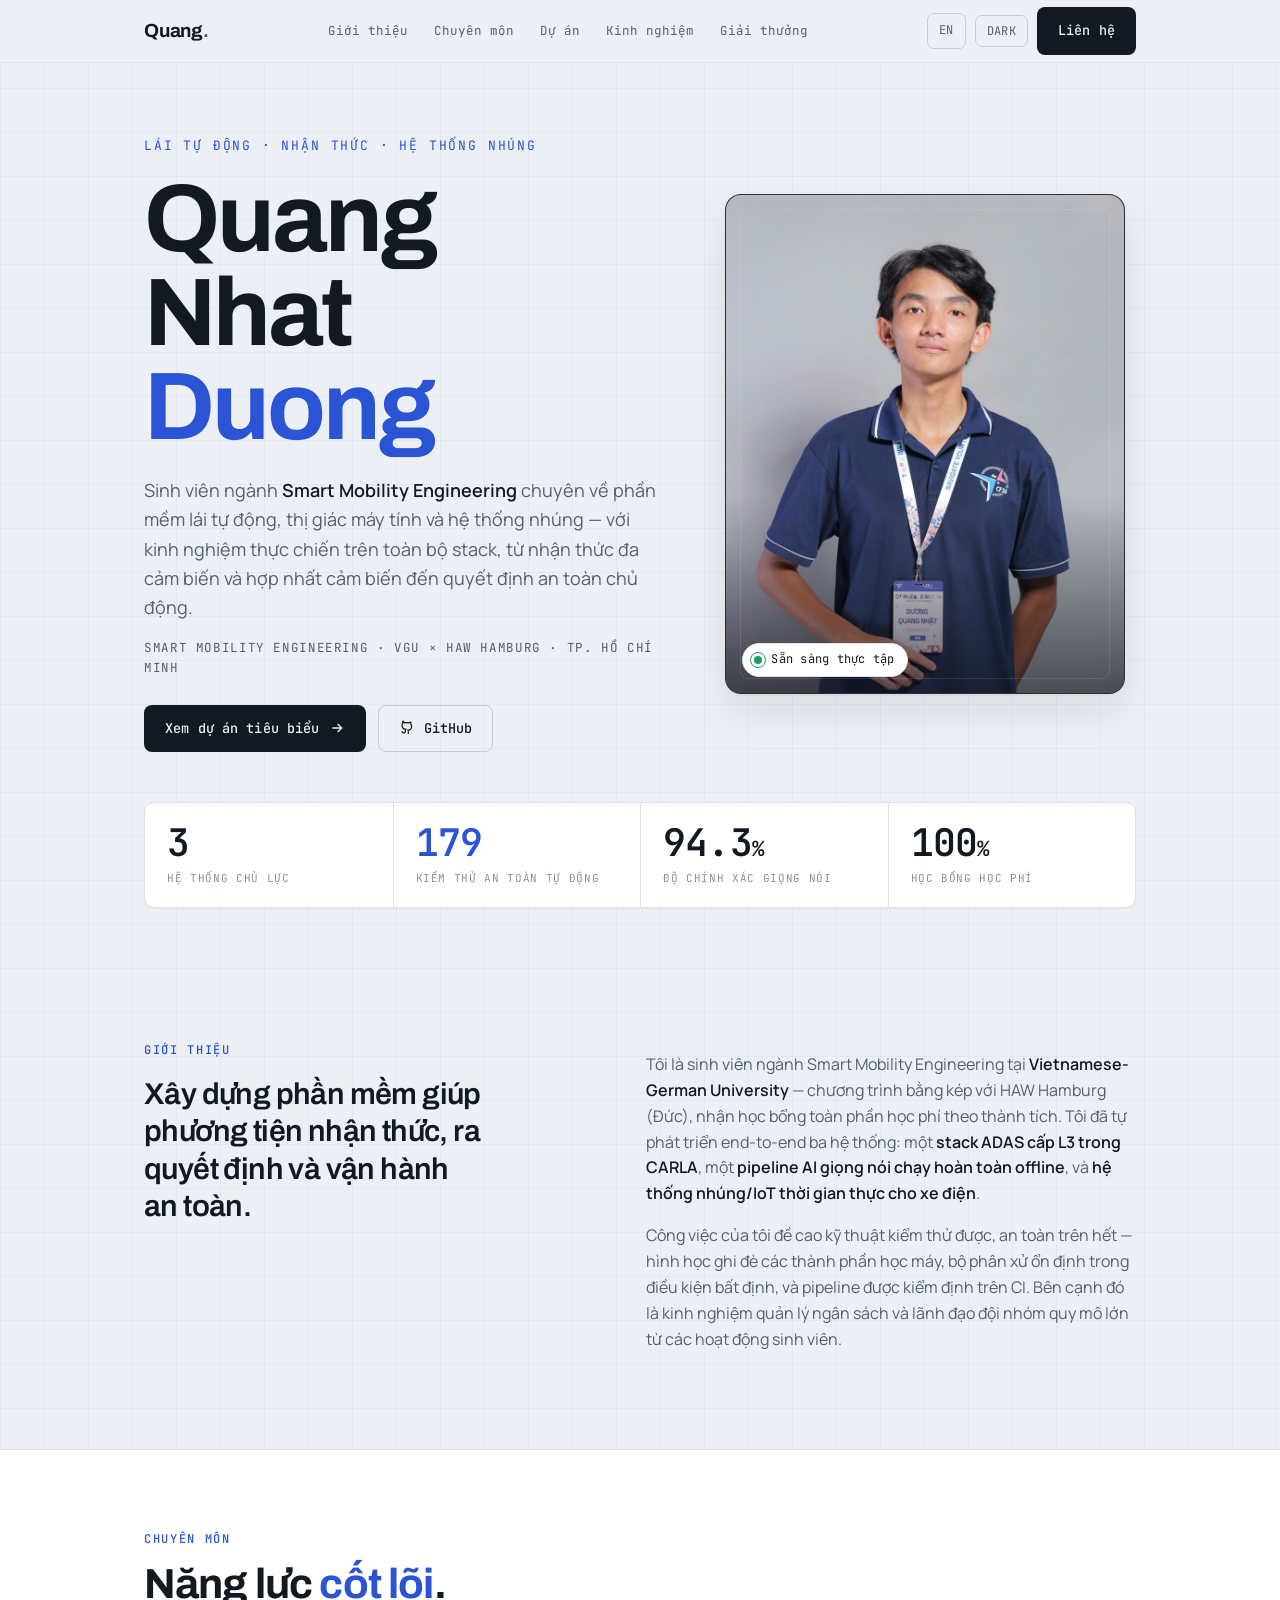
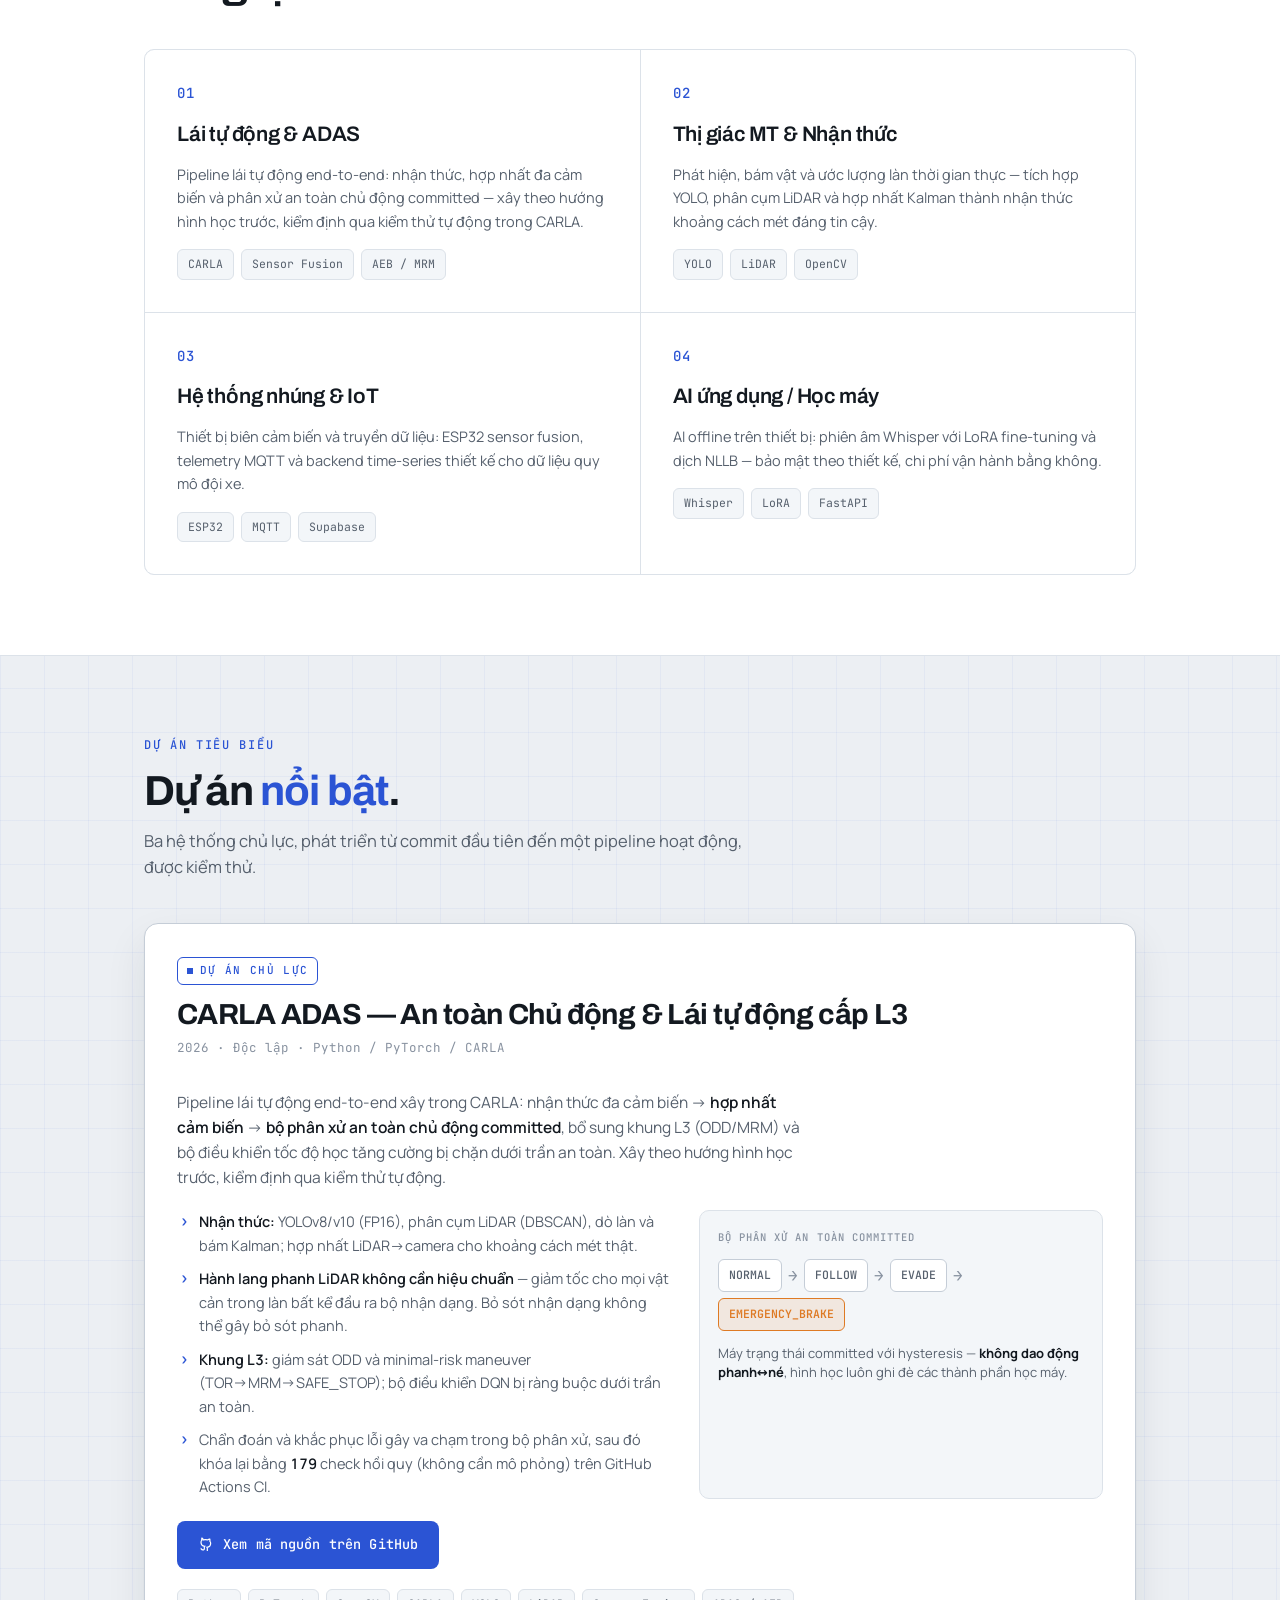
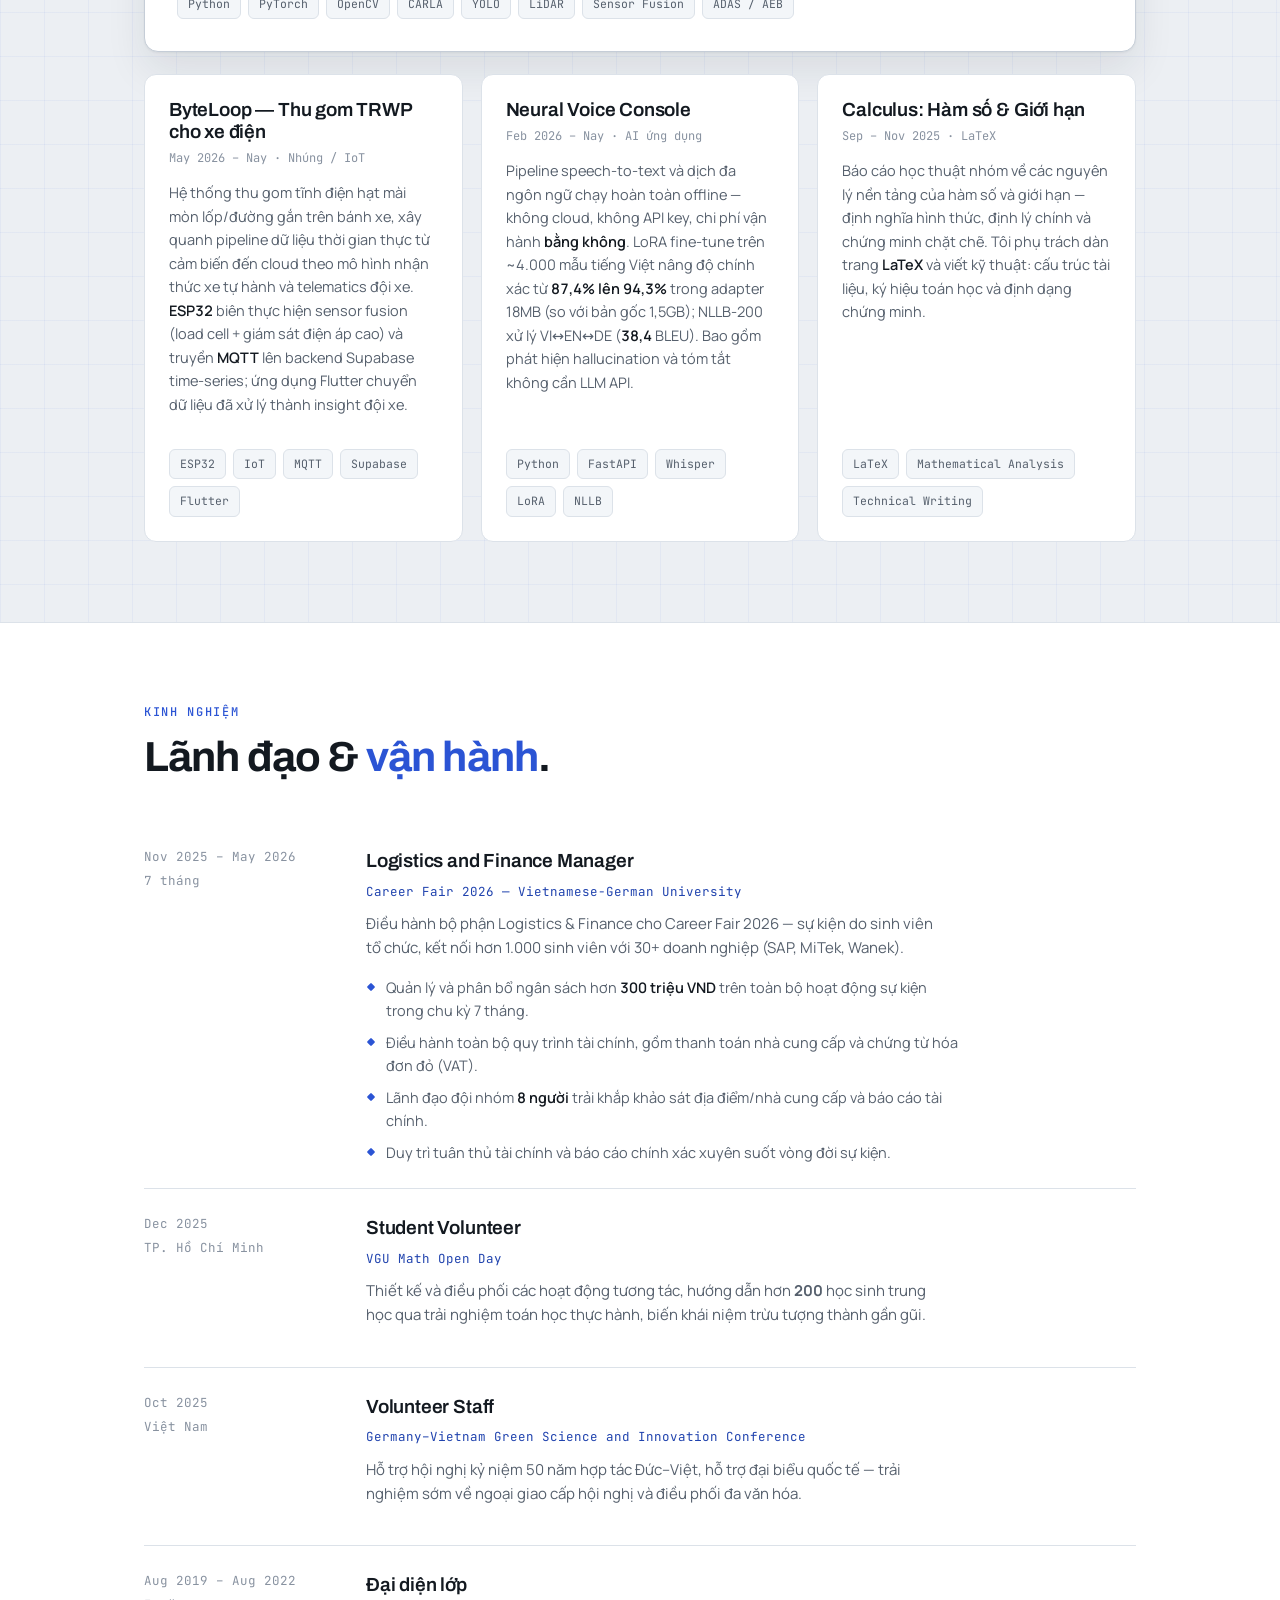
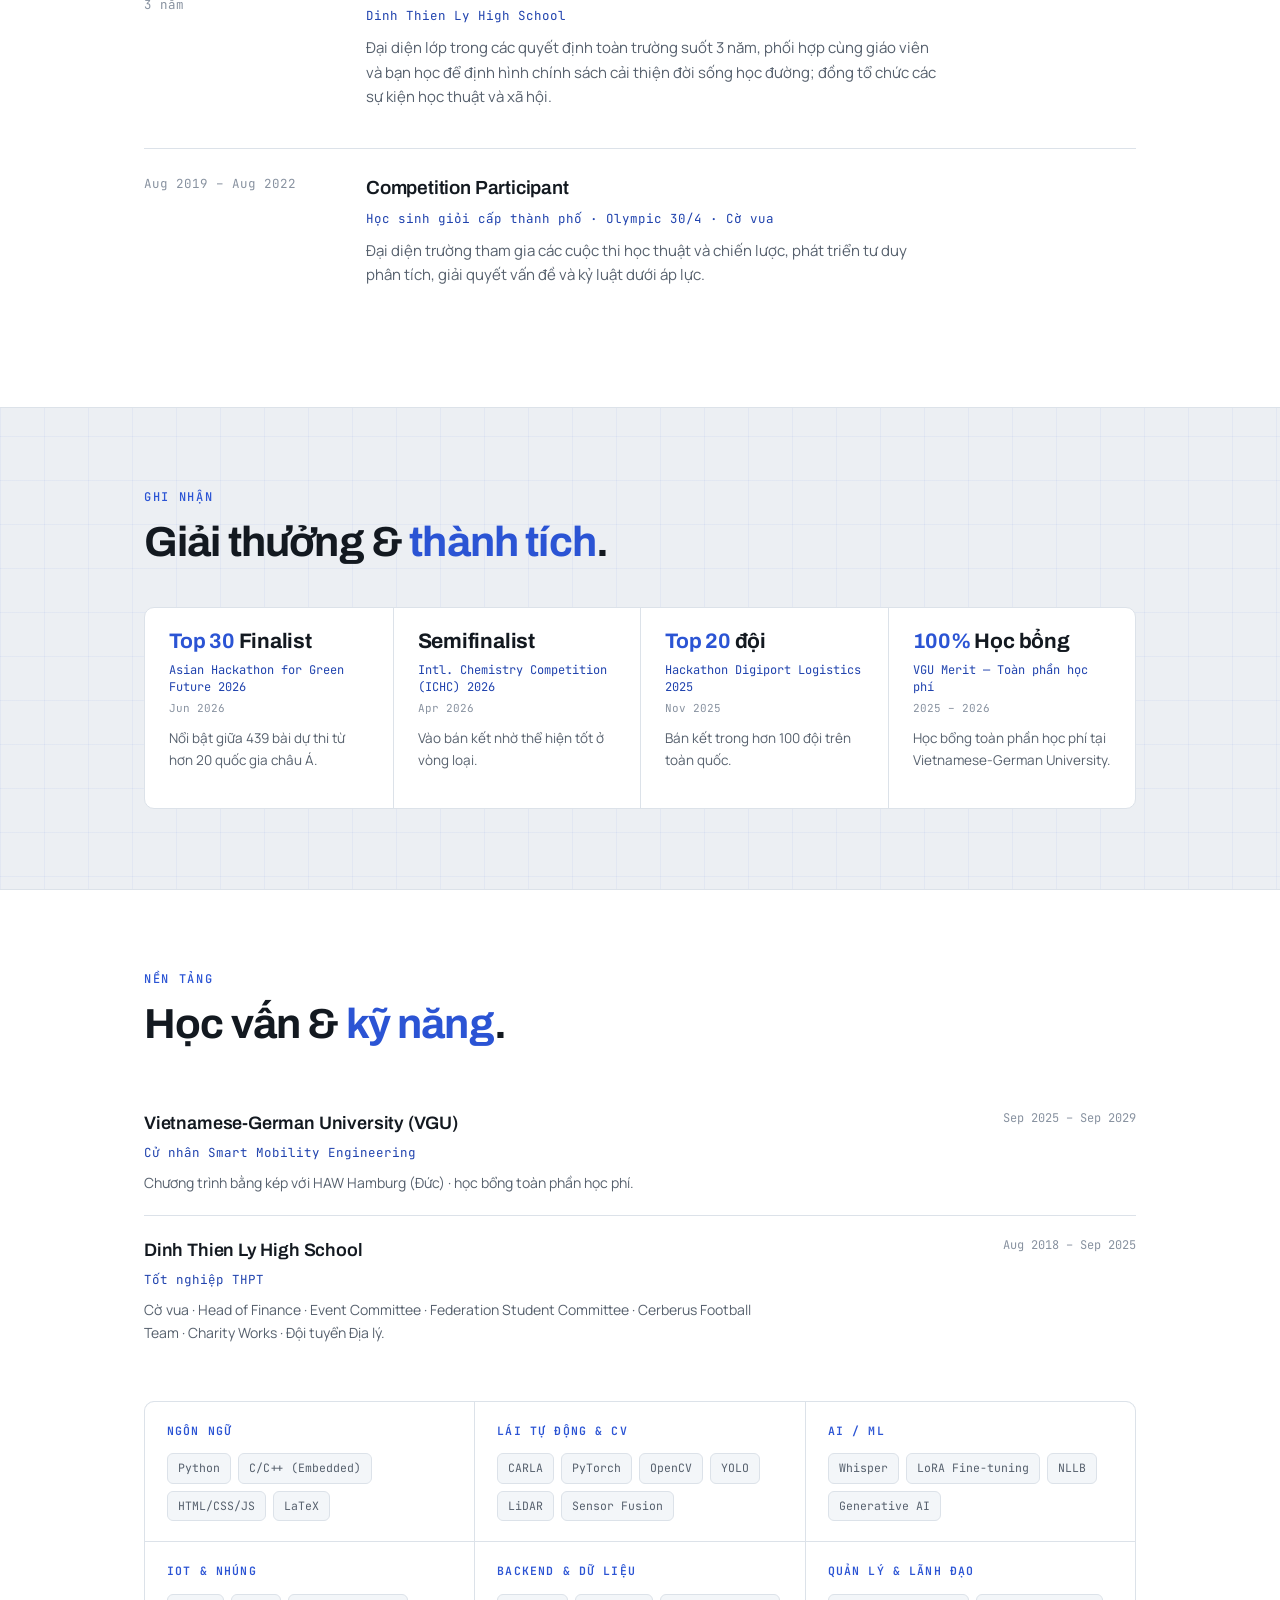
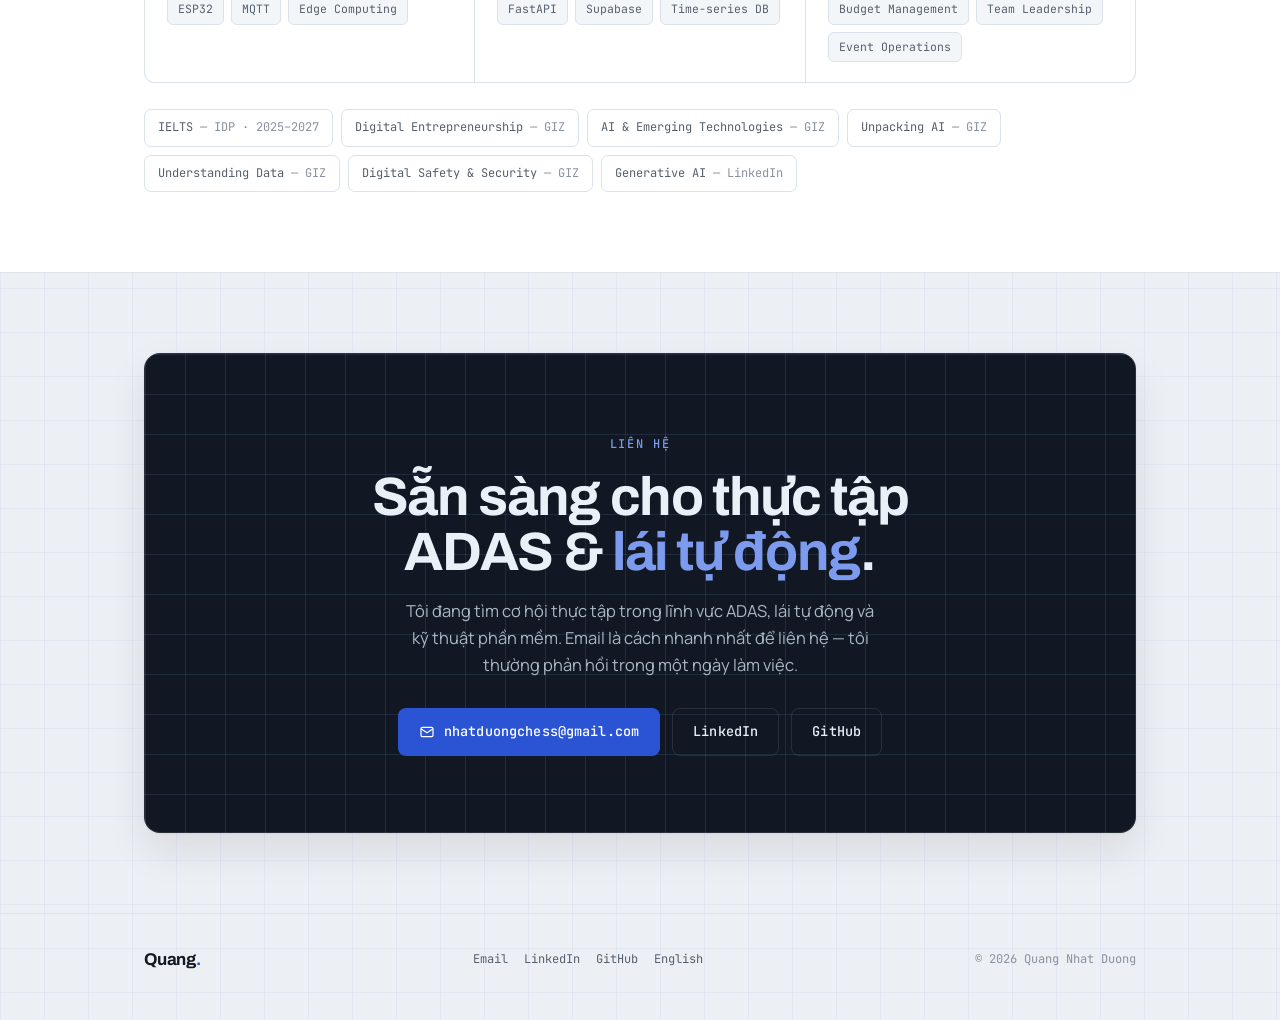
==== index.html @ a014e850 "Add portrait photo, professionalize copy, surface GitHub - Add assets/portrait.jpg and place it in t" ====
<!DOCTYPE html>
<html lang="vi">
<head>
<meta charset="UTF-8">
<meta name="viewport" content="width=device-width, initial-scale=1.0">
<title>Quang Nhat Duong — Kỹ sư Smart Mobility</title>
<meta name="description" content="Quang Nhat Duong — sinh viên Smart Mobility Engineering chuyên về phần mềm lái tự động, thị giác máy tính và hệ thống nhúng. ADAS L3 trong CARLA, AI giọng nói offline, telemetry xe điện thời gian thực.">
<link rel="preconnect" href="https://fonts.googleapis.com">
<link rel="preconnect" href="https://fonts.gstatic.com" crossorigin>
<link rel="stylesheet" href="https://fonts.googleapis.com/css2?family=Archivo:wght@500;600;700&family=JetBrains+Mono:wght@400;500;600&family=Manrope:wght@400;500;600;700&display=swap">
<link rel="stylesheet" href="styles.css">
</head>
<body>

<div class="topbar">
  <div class="wrap topbar-inner">
    <a class="brand" href="#top">Quang<span class="dotm">.</span></a>
    <nav class="topnav">
      <a href="#about">Giới thiệu</a>
      <a href="#expertise">Chuyên môn</a>
      <a href="#work">Dự án</a>
      <a href="#experience">Kinh nghiệm</a>
      <a href="#awards">Giải thưởng</a>
    </nav>
    <div class="controls">
      <a class="icon-btn" href="en.html" title="English">EN</a>
      <button class="icon-btn" data-theme-toggle aria-label="Đổi giao diện sáng/tối"><span class="tstate">DARK</span></button>
      <a class="btn btn-dark" href="#contact">Liên hệ</a>
    </div>
  </div>
</div>

<header class="hero wrap" id="top">
  <div class="hero-grid">
    <div>
      <div class="hero-hi">Lái tự động · Nhận thức · Hệ thống nhúng</div>
      <h1 class="hero-name">Quang Nhat<br><em>Duong</em></h1>
      <p class="hero-lead">Sinh viên ngành <strong>Smart Mobility Engineering</strong> chuyên về phần mềm lái tự động, thị giác máy tính và hệ thống nhúng — với kinh nghiệm thực chiến trên toàn bộ stack, từ nhận thức đa cảm biến và hợp nhất cảm biến đến quyết định an toàn chủ động.</p>
      <div class="hero-role">Smart Mobility Engineering · VGU × HAW Hamburg · TP. Hồ Chí Minh</div>
      <div class="hero-cta">
        <a class="btn btn-dark" href="#work">Xem dự án tiêu biểu
          <svg viewBox="0 0 24 24" stroke-width="2"><path d="M5 12h14M13 6l6 6-6 6"/></svg>
        </a>
        <a class="btn btn-outline" href="https://github.com/nhatduongchess-cloud" target="_blank" rel="noopener">
          <svg viewBox="0 0 24 24" stroke-width="1.8"><path d="M9 19c-4 1.5-4-2-5-2m10 4v-3.5c0-1 .1-1.4-.5-2 2.8-.3 5.5-1.4 5.5-6a4.6 4.6 0 0 0-1.3-3.2 4.3 4.3 0 0 0-.1-3.2s-1-.3-3.4 1.3a11.7 11.7 0 0 0-6.2 0C6.9 1.3 5.9 1.6 5.9 1.6a4.3 4.3 0 0 0-.1 3.2A4.6 4.6 0 0 0 4.5 8c0 4.6 2.7 5.7 5.5 6-.6.6-.6 1.2-.5 2V19"/></svg>
          GitHub
        </a>
      </div>
    </div>
    <div class="hero-panel">
      <img src="assets/portrait.jpg" alt="Chân dung Quang Nhat Duong" width="860" height="1291">
      <div class="scrim"></div>
      <span class="avail pill"><span class="dot"></span>Sẵn sàng thực tập</span>
    </div>
  </div>

  <div class="stats">
    <div class="stat"><div class="n">3</div><div class="l">Hệ thống chủ lực</div></div>
    <div class="stat"><div class="n"><b>179</b></div><div class="l">Kiểm thử an toàn tự động</div></div>
    <div class="stat"><div class="n">94.3<span style="font-size:.55em">%</span></div><div class="l">Độ chính xác giọng nói</div></div>
    <div class="stat"><div class="n">100<span style="font-size:.55em">%</span></div><div class="l">Học bổng học phí</div></div>
  </div>
</header>

<main>

  <!-- GIỚI THIỆU -->
  <section class="section wrap" id="about">
    <div class="about-grid">
      <div>
        <span class="eyebrow">Giới thiệu</span>
        <p class="about-lead" style="margin-top:14px;">Xây dựng phần mềm giúp phương tiện nhận thức, ra quyết định và vận hành an toàn.</p>
      </div>
      <div class="about-body">
        <p>Tôi là sinh viên ngành Smart Mobility Engineering tại <strong>Vietnamese-German University</strong> — chương trình bằng kép với HAW Hamburg (Đức), nhận học bổng toàn phần học phí theo thành tích. Tôi đã tự phát triển end-to-end ba hệ thống: một <strong>stack ADAS cấp L3 trong CARLA</strong>, một <strong>pipeline AI giọng nói chạy hoàn toàn offline</strong>, và <strong>hệ thống nhúng/IoT thời gian thực cho xe điện</strong>.</p>
        <p style="margin-top:14px;">Công việc của tôi đề cao kỹ thuật kiểm thử được, an toàn trên hết — hình học ghi đè các thành phần học máy, bộ phân xử ổn định trong điều kiện bất định, và pipeline được kiểm định trên CI. Bên cạnh đó là kinh nghiệm quản lý ngân sách và lãnh đạo đội nhóm quy mô lớn từ các hoạt động sinh viên.</p>
      </div>
    </div>
  </section>

  <!-- CHUYÊN MÔN -->
  <section class="section alt" id="expertise">
    <div class="wrap">
      <div class="sec-head">
        <span class="eyebrow">Chuyên môn</span>
        <h2 class="sec-title">Năng lực <em>cốt lõi</em>.</h2>
      </div>
      <div class="services">
        <div class="service">
          <div class="no">01</div>
          <h3>Lái tự động &amp; ADAS</h3>
          <p>Pipeline lái tự động end-to-end: nhận thức, hợp nhất đa cảm biến và phân xử an toàn chủ động committed — xây theo hướng hình học trước, kiểm định qua kiểm thử tự động trong CARLA.</p>
          <div class="st tags"><span class="tag">CARLA</span><span class="tag">Sensor Fusion</span><span class="tag">AEB / MRM</span></div>
        </div>
        <div class="service">
          <div class="no">02</div>
          <h3>Thị giác MT &amp; Nhận thức</h3>
          <p>Phát hiện, bám vật và ước lượng làn thời gian thực — tích hợp YOLO, phân cụm LiDAR và hợp nhất Kalman thành nhận thức khoảng cách mét đáng tin cậy.</p>
          <div class="st tags"><span class="tag">YOLO</span><span class="tag">LiDAR</span><span class="tag">OpenCV</span></div>
        </div>
        <div class="service">
          <div class="no">03</div>
          <h3>Hệ thống nhúng &amp; IoT</h3>
          <p>Thiết bị biên cảm biến và truyền dữ liệu: ESP32 sensor fusion, telemetry MQTT và backend time-series thiết kế cho dữ liệu quy mô đội xe.</p>
          <div class="st tags"><span class="tag">ESP32</span><span class="tag">MQTT</span><span class="tag">Supabase</span></div>
        </div>
        <div class="service">
          <div class="no">04</div>
          <h3>AI ứng dụng / Học máy</h3>
          <p>AI offline trên thiết bị: phiên âm Whisper với LoRA fine-tuning và dịch NLLB — bảo mật theo thiết kế, chi phí vận hành bằng không.</p>
          <div class="st tags"><span class="tag">Whisper</span><span class="tag">LoRA</span><span class="tag">FastAPI</span></div>
        </div>
      </div>
    </div>
  </section>

  <!-- DỰ ÁN -->
  <section class="section wrap" id="work">
    <div class="sec-head">
      <span class="eyebrow">Dự án tiêu biểu</span>
      <h2 class="sec-title">Dự án <em>nổi bật</em>.</h2>
      <p class="sec-sub">Ba hệ thống chủ lực, phát triển từ commit đầu tiên đến một pipeline hoạt động, được kiểm thử.</p>
    </div>

    <div class="feature">
      <div class="feature-top">
        <div>
          <span class="flag"><span class="dot" style="width:6px;height:6px;background:var(--accent)"></span>Dự án chủ lực</span>
          <h3 class="ptitle">CARLA ADAS — An toàn Chủ động &amp; Lái tự động cấp&nbsp;L3</h3>
          <div class="pmeta">2026 · Độc lập · Python / PyTorch / CARLA</div>
        </div>
      </div>
      <div class="feature-body">
        <p class="desc">Pipeline lái tự động end-to-end xây trong CARLA: nhận thức đa cảm biến → <b>hợp nhất cảm biến</b> → <b>bộ phân xử an toàn chủ động committed</b>, bổ sung khung L3 (ODD/MRM) và bộ điều khiển tốc độ học tăng cường bị chặn dưới trần an toàn. Xây theo hướng hình học trước, kiểm định qua kiểm thử tự động.</p>
        <div class="pgrid-2">
          <ul class="speclist">
            <li><b>Nhận thức:</b> YOLOv8/v10 (FP16), phân cụm LiDAR (DBSCAN), dò làn và bám Kalman; hợp nhất LiDAR→camera cho khoảng cách mét thật.</li>
            <li><b>Hành lang phanh LiDAR không cần hiệu chuẩn</b> — giảm tốc cho mọi vật cản trong làn bất kể đầu ra bộ nhận dạng. Bỏ sót nhận dạng không thể gây bỏ sót phanh.</li>
            <li><b>Khung L3:</b> giám sát ODD và minimal-risk maneuver (TOR→MRM→SAFE_STOP); bộ điều khiển DQN bị ràng buộc dưới trần an toàn.</li>
            <li>Chẩn đoán và khắc phục lỗi gây va chạm trong bộ phân xử, sau đó khóa lại bằng <b>179</b> check hồi quy (không cần mô phỏng) trên GitHub Actions CI.</li>
          </ul>
          <div class="fsm">
            <div class="cap">Bộ phân xử an toàn committed</div>
            <div class="fsm-flow">
              <span class="state">NORMAL</span><span class="arrow">→</span>
              <span class="state">FOLLOW</span><span class="arrow">→</span>
              <span class="state">EVADE</span><span class="arrow">→</span>
              <span class="state commit">EMERGENCY_BRAKE</span>
            </div>
            <p class="fsm-note">Máy trạng thái committed với hysteresis — <b>không dao động phanh↔né</b>, hình học luôn ghi đè các thành phần học máy.</p>
          </div>
        </div>
        <a class="btn btn-accent repo-btn" href="https://github.com/nhatduongchess-cloud/carla-adas-active-safety-project" target="_blank" rel="noopener">
          <svg viewBox="0 0 24 24" stroke-width="1.8"><path d="M9 19c-4 1.5-4-2-5-2m10 4v-3.5c0-1 .1-1.4-.5-2 2.8-.3 5.5-1.4 5.5-6a4.6 4.6 0 0 0-1.3-3.2 4.3 4.3 0 0 0-.1-3.2s-1-.3-3.4 1.3a11.7 11.7 0 0 0-6.2 0C6.9 1.3 5.9 1.6 5.9 1.6a4.3 4.3 0 0 0-.1 3.2A4.6 4.6 0 0 0 4.5 8c0 4.6 2.7 5.7 5.5 6-.6.6-.6 1.2-.5 2V19"/></svg>
          Xem mã nguồn trên GitHub
        </a>
        <div class="tags">
          <span class="tag">Python</span><span class="tag">PyTorch</span><span class="tag">OpenCV</span>
          <span class="tag">CARLA</span><span class="tag">YOLO</span><span class="tag">LiDAR</span>
          <span class="tag">Sensor Fusion</span><span class="tag">ADAS / AEB</span>
        </div>
      </div>
    </div>

    <div class="pgrid">
      <article class="pcard">
        <h3 class="ptitle">ByteLoop — Thu gom TRWP cho xe điện</h3>
        <div class="pmeta">May 2026 – Nay · Nhúng / IoT</div>
        <p class="desc">Hệ thống thu gom tĩnh điện hạt mài mòn lốp/đường gắn trên bánh xe, xây quanh pipeline dữ liệu thời gian thực từ cảm biến đến cloud theo mô hình nhận thức xe tự hành và telematics đội xe. <b>ESP32</b> biên thực hiện sensor fusion (load cell + giám sát điện áp cao) và truyền <b>MQTT</b> lên backend Supabase time-series; ứng dụng Flutter chuyển dữ liệu đã xử lý thành insight đội xe.</p>
        <div class="tags"><span class="tag">ESP32</span><span class="tag">IoT</span><span class="tag">MQTT</span><span class="tag">Supabase</span><span class="tag">Flutter</span></div>
      </article>
      <article class="pcard">
        <h3 class="ptitle">Neural Voice Console</h3>
        <div class="pmeta">Feb 2026 – Nay · AI ứng dụng</div>
        <p class="desc">Pipeline speech-to-text và dịch đa ngôn ngữ chạy hoàn toàn offline — không cloud, không API key, chi phí vận hành <b>bằng không</b>. LoRA fine-tune trên ~4.000 mẫu tiếng Việt nâng độ chính xác từ <b>87,4% lên 94,3%</b> trong adapter 18MB (so với bản gốc 1,5GB); NLLB-200 xử lý VI↔EN↔DE (<b>38,4</b> BLEU). Bao gồm phát hiện hallucination và tóm tắt không cần LLM API.</p>
        <div class="tags"><span class="tag">Python</span><span class="tag">FastAPI</span><span class="tag">Whisper</span><span class="tag">LoRA</span><span class="tag">NLLB</span></div>
      </article>
      <article class="pcard">
        <h3 class="ptitle">Calculus: Hàm số &amp; Giới hạn</h3>
        <div class="pmeta">Sep – Nov 2025 · LaTeX</div>
        <p class="desc">Báo cáo học thuật nhóm về các nguyên lý nền tảng của hàm số và giới hạn — định nghĩa hình thức, định lý chính và chứng minh chặt chẽ. Tôi phụ trách dàn trang <b>LaTeX</b> và viết kỹ thuật: cấu trúc tài liệu, ký hiệu toán học và định dạng chứng minh.</p>
        <div class="tags"><span class="tag">LaTeX</span><span class="tag">Mathematical Analysis</span><span class="tag">Technical Writing</span></div>
      </article>
    </div>
  </section>

  <!-- KINH NGHIỆM -->
  <section class="section alt" id="experience">
    <div class="wrap">
      <div class="sec-head">
        <span class="eyebrow">Kinh nghiệm</span>
        <h2 class="sec-title">Lãnh đạo &amp; <em>vận hành</em>.</h2>
      </div>
      <div class="ledger">
        <article class="entry">
          <div class="when">Nov 2025 – May 2026<span class="dur">7 tháng</span></div>
          <div>
            <h3 class="role">Logistics and Finance Manager</h3>
            <div class="org">Career Fair 2026 — Vietnamese-German University</div>
            <p class="body">Điều hành bộ phận Logistics &amp; Finance cho Career Fair 2026 — sự kiện do sinh viên tổ chức, kết nối hơn 1.000 sinh viên với 30+ doanh nghiệp (SAP, MiTek, Wanek).</p>
            <ul>
              <li>Quản lý và phân bổ ngân sách hơn <b>300 triệu VND</b> trên toàn bộ hoạt động sự kiện trong chu kỳ 7 tháng.</li>
              <li>Điều hành toàn bộ quy trình tài chính, gồm thanh toán nhà cung cấp và chứng từ hóa đơn đỏ (VAT).</li>
              <li>Lãnh đạo đội nhóm <b>8 người</b> trải khắp khảo sát địa điểm/nhà cung cấp và báo cáo tài chính.</li>
              <li>Duy trì tuân thủ tài chính và báo cáo chính xác xuyên suốt vòng đời sự kiện.</li>
            </ul>
          </div>
        </article>
        <article class="entry">
          <div class="when">Dec 2025<span class="dur">TP. Hồ Chí Minh</span></div>
          <div>
            <h3 class="role">Student Volunteer</h3>
            <div class="org">VGU Math Open Day</div>
            <p class="body">Thiết kế và điều phối các hoạt động tương tác, hướng dẫn hơn <b>200</b> học sinh trung học qua trải nghiệm toán học thực hành, biến khái niệm trừu tượng thành gần gũi.</p>
          </div>
        </article>
        <article class="entry">
          <div class="when">Oct 2025<span class="dur">Việt Nam</span></div>
          <div>
            <h3 class="role">Volunteer Staff</h3>
            <div class="org">Germany–Vietnam Green Science and Innovation Conference</div>
            <p class="body">Hỗ trợ hội nghị kỷ niệm 50 năm hợp tác Đức–Việt, hỗ trợ đại biểu quốc tế — trải nghiệm sớm về ngoại giao cấp hội nghị và điều phối đa văn hóa.</p>
          </div>
        </article>
        <article class="entry">
          <div class="when">Aug 2019 – Aug 2022<span class="dur">3 năm</span></div>
          <div>
            <h3 class="role">Đại diện lớp</h3>
            <div class="org">Dinh Thien Ly High School</div>
            <p class="body">Đại diện lớp trong các quyết định toàn trường suốt 3 năm, phối hợp cùng giáo viên và bạn học để định hình chính sách cải thiện đời sống học đường; đồng tổ chức các sự kiện học thuật và xã hội.</p>
          </div>
        </article>
        <article class="entry">
          <div class="when">Aug 2019 – Aug 2022</div>
          <div>
            <h3 class="role">Competition Participant</h3>
            <div class="org">Học sinh giỏi cấp thành phố · Olympic 30/4 · Cờ vua</div>
            <p class="body">Đại diện trường tham gia các cuộc thi học thuật và chiến lược, phát triển tư duy phân tích, giải quyết vấn đề và kỷ luật dưới áp lực.</p>
          </div>
        </article>
      </div>
    </div>
  </section>

  <!-- GIẢI THƯỞNG -->
  <section class="section wrap" id="awards">
    <div class="sec-head">
      <span class="eyebrow">Ghi nhận</span>
      <h2 class="sec-title">Giải thưởng &amp; <em>thành tích</em>.</h2>
    </div>
    <div class="awards">
      <div class="award">
        <div class="rank"><b>Top 30</b> Finalist</div>
        <div class="ev">Asian Hackathon for Green Future 2026</div>
        <div class="dt">Jun 2026</div>
        <p class="note">Nổi bật giữa 439 bài dự thi từ hơn 20 quốc gia châu Á.</p>
      </div>
      <div class="award">
        <div class="rank">Semifinalist</div>
        <div class="ev">Intl. Chemistry Competition (ICHC) 2026</div>
        <div class="dt">Apr 2026</div>
        <p class="note">Vào bán kết nhờ thể hiện tốt ở vòng loại.</p>
      </div>
      <div class="award">
        <div class="rank"><b>Top 20</b> đội</div>
        <div class="ev">Hackathon Digiport Logistics 2025</div>
        <div class="dt">Nov 2025</div>
        <p class="note">Bán kết trong hơn 100 đội trên toàn quốc.</p>
      </div>
      <div class="award">
        <div class="rank"><b>100%</b> Học bổng</div>
        <div class="ev">VGU Merit — Toàn phần học phí</div>
        <div class="dt">2025 – 2026</div>
        <p class="note">Học bổng toàn phần học phí tại Vietnamese-German University.</p>
      </div>
    </div>
  </section>

  <!-- HỌC VẤN + KỸ NĂNG -->
  <section class="section alt" id="skills">
    <div class="wrap">
      <div class="sec-head">
        <span class="eyebrow">Nền tảng</span>
        <h2 class="sec-title">Học vấn &amp; <em>kỹ năng</em>.</h2>
      </div>

      <div class="edu" style="margin-bottom:36px;">
        <div class="edu-row">
          <div>
            <div class="inst">Vietnamese-German University (VGU)</div>
            <div class="deg">Cử nhân Smart Mobility Engineering</div>
            <div class="act">Chương trình bằng kép với HAW Hamburg (Đức) · học bổng toàn phần học phí.</div>
          </div>
          <div class="when">Sep 2025 – Sep 2029</div>
        </div>
        <div class="edu-row">
          <div>
            <div class="inst">Dinh Thien Ly High School</div>
            <div class="deg">Tốt nghiệp THPT</div>
            <div class="act">Cờ vua · Head of Finance · Event Committee · Federation Student Committee · Cerberus Football Team · Charity Works · Đội tuyển Địa lý.</div>
          </div>
          <div class="when">Aug 2018 – Sep 2025</div>
        </div>
      </div>

      <div class="skillmatrix">
        <div class="skillcat"><h3>Ngôn ngữ</h3><div class="tags"><span class="tag">Python</span><span class="tag">C/C++ (Embedded)</span><span class="tag">HTML/CSS/JS</span><span class="tag">LaTeX</span></div></div>
        <div class="skillcat"><h3>Lái tự động &amp; CV</h3><div class="tags"><span class="tag">CARLA</span><span class="tag">PyTorch</span><span class="tag">OpenCV</span><span class="tag">YOLO</span><span class="tag">LiDAR</span><span class="tag">Sensor Fusion</span></div></div>
        <div class="skillcat"><h3>AI / ML</h3><div class="tags"><span class="tag">Whisper</span><span class="tag">LoRA Fine-tuning</span><span class="tag">NLLB</span><span class="tag">Generative AI</span></div></div>
        <div class="skillcat"><h3>IoT &amp; Nhúng</h3><div class="tags"><span class="tag">ESP32</span><span class="tag">MQTT</span><span class="tag">Edge Computing</span></div></div>
        <div class="skillcat"><h3>Backend &amp; Dữ liệu</h3><div class="tags"><span class="tag">FastAPI</span><span class="tag">Supabase</span><span class="tag">Time-series DB</span></div></div>
        <div class="skillcat"><h3>Quản lý &amp; Lãnh đạo</h3><div class="tags"><span class="tag">Budget Management</span><span class="tag">Team Leadership</span><span class="tag">Event Operations</span></div></div>
      </div>

      <div class="certs" style="margin-top:26px;">
        <span class="cert">IELTS <i>— IDP · 2025–2027</i></span>
        <span class="cert">Digital Entrepreneurship <i>— GIZ</i></span>
        <span class="cert">AI &amp; Emerging Technologies <i>— GIZ</i></span>
        <span class="cert">Unpacking AI <i>— GIZ</i></span>
        <span class="cert">Understanding Data <i>— GIZ</i></span>
        <span class="cert">Digital Safety &amp; Security <i>— GIZ</i></span>
        <span class="cert">Generative AI <i>— LinkedIn</i></span>
      </div>
    </div>
  </section>

  <!-- LIÊN HỆ -->
  <section class="section wrap" id="contact">
    <div class="cta">
      <span class="eyebrow">Liên hệ</span>
      <h2>Sẵn sàng cho thực tập<br>ADAS &amp; <em>lái tự động</em>.</h2>
      <p>Tôi đang tìm cơ hội thực tập trong lĩnh vực ADAS, lái tự động và kỹ thuật phần mềm. Email là cách nhanh nhất để liên hệ — tôi thường phản hồi trong một ngày làm việc.</p>
      <div class="hero-cta">
        <a class="btn btn-accent" href="mailto:nhatduongchess@gmail.com">
          <svg viewBox="0 0 24 24" stroke-width="1.8"><rect x="3" y="5" width="18" height="14" rx="2"/><path d="m3 7 9 6 9-6"/></svg>
          nhatduongchess@gmail.com
        </a>
        <a class="btn btn-outline" href="https://www.linkedin.com/in/quang-nhat-duong-95208b382/" target="_blank" rel="noopener">LinkedIn</a>
        <a class="btn btn-outline" href="https://github.com/nhatduongchess-cloud" target="_blank" rel="noopener">GitHub</a>
      </div>
    </div>
  </section>

</main>

<footer class="foot">
  <div class="wrap foot-inner">
    <div class="brand">Quang<span class="dotm">.</span></div>
    <div class="links">
      <a href="mailto:nhatduongchess@gmail.com">Email</a>
      <a href="https://www.linkedin.com/in/quang-nhat-duong-95208b382/" target="_blank" rel="noopener">LinkedIn</a>
      <a href="https://github.com/nhatduongchess-cloud" target="_blank" rel="noopener">GitHub</a>
      <a href="en.html">English</a>
    </div>
    <div>© 2026 Quang Nhat Duong</div>
  </div>
</footer>

<script src="app.js"></script>
</body>
</html>
---- styles.css ----
/* ============================================================
   Quang Nhat Duong — Portfolio
   "Technical editorial" — Archivo + Manrope + JetBrains Mono
   ============================================================ */

/* ---- Tokens: light (default) ---- */
:root{
  --paper:#ECEFF3;
  --surface:#FFFFFF;
  --surface-2:#F3F6F9;
  --ink:#131920;
  --sub:#56606D;
  --faint:#8892A0;
  --line:#DCE2E9;
  --line-strong:#C5CDD7;
  --accent:#2B54D4;
  --accent-ink:#2043AE;
  --accent-soft:#7C9BEE;
  --wash:rgba(43,84,212,0.07);
  --panel:#111823;         /* dark graphite panels in both themes */
  --panel-ink:#EAF0F7;
  --panel-line:rgba(255,255,255,0.10);
  --grid:rgba(43,84,212,0.05);
  --grid-panel:rgba(124,155,238,0.14);
  --good:#1F9D63;
  --signal:#DE7A24;        /* amber = committed-brake state only */
  --shadow-sm:0 1px 2px rgba(20,30,45,.05);
  --shadow:0 1px 2px rgba(20,30,45,.05), 0 18px 40px rgba(20,30,45,.09);

  --display:'Archivo',system-ui,-apple-system,'Segoe UI',sans-serif;
  --sans:'Manrope',system-ui,-apple-system,'Segoe UI',Roboto,sans-serif;
  --mono:'JetBrains Mono',ui-monospace,SFMono-Regular,Menlo,Consolas,monospace;

  --maxw:1120px;
  --gutter:clamp(20px,5vw,68px);
  --r:10px;
}

@media (prefers-color-scheme: dark){
  :root:not([data-theme="light"]){
    --paper:#0A0E13;
    --surface:#121922;
    --surface-2:#0E141B;
    --ink:#E7EDF3;
    --sub:#98A3B1;
    --faint:#69737F;
    --line:#202A35;
    --line-strong:#32404D;
    --accent:#5C82F5;
    --accent-ink:#84A1F8;
    --accent-soft:#3E5AAE;
    --wash:rgba(92,130,245,0.12);
    --panel:#0E141B;
    --panel-ink:#E7EDF3;
    --panel-line:rgba(255,255,255,0.08);
    --grid:rgba(92,130,245,0.06);
    --grid-panel:rgba(92,130,245,0.10);
    --good:#3FB985;
    --signal:#EC9350;
    --shadow-sm:0 1px 2px rgba(0,0,0,.35);
    --shadow:0 1px 2px rgba(0,0,0,.35), 0 20px 46px rgba(0,0,0,.45);
  }
}
:root[data-theme="dark"]{
  --paper:#0A0E13;
  --surface:#121922;
  --surface-2:#0E141B;
  --ink:#E7EDF3;
  --sub:#98A3B1;
  --faint:#69737F;
  --line:#202A35;
  --line-strong:#32404D;
  --accent:#5C82F5;
  --accent-ink:#84A1F8;
  --accent-soft:#3E5AAE;
  --wash:rgba(92,130,245,0.12);
  --panel:#0E141B;
  --panel-ink:#E7EDF3;
  --panel-line:rgba(255,255,255,0.08);
  --grid:rgba(92,130,245,0.06);
  --grid-panel:rgba(92,130,245,0.10);
  --good:#3FB985;
  --signal:#EC9350;
  --shadow-sm:0 1px 2px rgba(0,0,0,.35);
  --shadow:0 1px 2px rgba(0,0,0,.35), 0 20px 46px rgba(0,0,0,.45);
}

*{box-sizing:border-box;}
html{scroll-behavior:smooth;}
@media (prefers-reduced-motion: reduce){ html{scroll-behavior:auto;} *{animation-duration:.001ms !important;transition-duration:.001ms !important;} }

body{
  margin:0;
  font-family:var(--sans);
  font-size:16px;line-height:1.62;
  color:var(--ink);
  background-color:var(--paper);
  background-image:linear-gradient(var(--grid) 1px,transparent 1px),linear-gradient(90deg,var(--grid) 1px,transparent 1px);
  background-size:44px 44px;
  -webkit-font-smoothing:antialiased;
  text-rendering:optimizeLegibility;
}
img{max-width:100%;display:block;}
[hidden]{display:none !important;}
a{color:var(--accent-ink);text-decoration:none;}
a:hover{color:var(--accent);}
:focus-visible{outline:2px solid var(--accent);outline-offset:3px;border-radius:3px;}

.wrap{max-width:var(--maxw);margin-inline:auto;padding-inline:var(--gutter);}
.eyebrow{
  font-family:var(--mono);font-weight:500;font-size:12px;
  letter-spacing:.14em;text-transform:uppercase;color:var(--accent);
}
em{font-style:normal;color:var(--accent);}

/* ---- Buttons ---- */
.btn{
  display:inline-flex;align-items:center;gap:9px;
  font-family:var(--mono);font-weight:500;font-size:13.5px;letter-spacing:.01em;
  padding:12px 20px;border-radius:8px;border:1px solid transparent;
  cursor:pointer;transition:transform .15s,box-shadow .15s,background .15s,color .15s,border-color .15s;
}
.btn svg{width:16px;height:16px;stroke:currentColor;fill:none;}
.btn-dark{background:var(--ink);color:var(--paper);}
.btn-dark:hover{color:var(--paper);transform:translateY(-2px);box-shadow:0 10px 22px rgba(20,30,45,.22);}
.btn-accent{background:var(--accent);color:#fff;}
.btn-accent:hover{color:#fff;transform:translateY(-2px);box-shadow:0 10px 24px var(--wash);}
.btn-outline{background:transparent;color:var(--ink);border-color:var(--line-strong);}
.btn-outline:hover{border-color:var(--accent);color:var(--accent);}

/* ---- Availability pill ---- */
.pill{
  display:inline-flex;align-items:center;gap:9px;
  font-family:var(--mono);font-size:12px;letter-spacing:.02em;color:var(--ink);
  background:var(--surface);border:1px solid var(--line);
  padding:6px 13px 6px 11px;border-radius:100px;box-shadow:var(--shadow-sm);
}
.pill .dot{width:8px;height:8px;border-radius:50%;background:var(--good);position:relative;}
.pill .dot::after{content:"";position:absolute;inset:-4px;border-radius:50%;border:1px solid var(--good);animation:ping 2.6s ease-out infinite;}
@keyframes ping{0%{transform:scale(.6);opacity:.7}70%,100%{transform:scale(2);opacity:0}}
@media (prefers-reduced-motion: reduce){ .pill .dot::after{animation:none;} }

/* ============================================================
   Top bar
   ============================================================ */
.topbar{position:sticky;top:0;z-index:40;background:color-mix(in srgb,var(--paper) 84%,transparent);backdrop-filter:blur(10px);border-bottom:1px solid var(--line);}
.topbar-inner{display:flex;align-items:center;justify-content:space-between;gap:16px;height:62px;}
.brand{font-family:var(--display);font-weight:700;font-size:19px;letter-spacing:-.01em;color:var(--ink);}
.brand .dotm{color:var(--accent);}
.topnav{display:flex;align-items:center;gap:4px;}
.topnav a{font-family:var(--mono);font-size:12.5px;color:var(--sub);padding:8px 11px;border-radius:7px;}
.topnav a:hover{color:var(--ink);background:var(--wash);}
.controls{display:flex;align-items:center;gap:9px;}
.icon-btn{font-family:var(--mono);font-size:12px;letter-spacing:.03em;color:var(--sub);background:transparent;border:1px solid var(--line-strong);padding:7px 11px;border-radius:7px;cursor:pointer;}
.icon-btn:hover{border-color:var(--accent);color:var(--accent);}
@media (max-width:860px){ .topnav{display:none;} }

/* ============================================================
   Hero
   ============================================================ */
.hero{padding-block:clamp(40px,7vw,72px) clamp(28px,5vw,48px);}
.hero-grid{display:grid;grid-template-columns:1.1fr .9fr;gap:clamp(28px,5vw,56px);align-items:center;}
.hero-hi{font-family:var(--mono);font-size:13px;letter-spacing:.14em;text-transform:uppercase;color:var(--accent);margin-bottom:16px;}
.hero-name{
  font-family:var(--display);font-weight:700;
  font-size:clamp(48px,8.5vw,96px);line-height:.98;letter-spacing:-.03em;
  margin:0 0 22px;text-wrap:balance;
}
.hero-name em{color:var(--accent);}
.hero-lead{font-size:clamp(16px,2.3vw,18px);color:var(--sub);max-width:52ch;margin-bottom:16px;}
.hero-lead strong{color:var(--ink);font-weight:600;}
.hero-role{font-family:var(--mono);font-size:12.5px;letter-spacing:.05em;color:var(--sub);text-transform:uppercase;margin-bottom:26px;}
.hero-cta{display:flex;flex-wrap:wrap;gap:12px;align-items:center;}

/* technical monogram panel (dark graphite + blueprint grid) */
.hero-panel{position:relative;aspect-ratio:4/5;max-width:400px;justify-self:center;width:100%;
  border-radius:16px;overflow:hidden;border:1px solid var(--panel-line);box-shadow:var(--shadow);
  background-color:var(--panel);
  background-image:linear-gradient(var(--grid-panel) 1px,transparent 1px),linear-gradient(90deg,var(--grid-panel) 1px,transparent 1px);
  background-size:34px 34px;
  display:flex;align-items:center;justify-content:center;}
.hero-panel::before{content:"";position:absolute;inset:14px;border:1px solid var(--panel-line);border-radius:8px;pointer-events:none;z-index:3;}
.hero-panel img{position:absolute;inset:0;width:100%;height:100%;object-fit:cover;object-position:center 16%;z-index:1;}
.hero-panel .scrim{position:absolute;inset:0;z-index:2;pointer-events:none;background:linear-gradient(to top,rgba(9,13,19,.6),transparent 40%);}
.hero-panel .badge,.hero-panel .coords,.hero-panel .avail{z-index:4;}
.hero-panel .mono{font-family:var(--display);font-weight:700;font-size:clamp(96px,17vw,150px);letter-spacing:-.04em;color:var(--panel-ink);line-height:1;}
.hero-panel .mono span{color:var(--accent-soft);}
.hero-panel .badge{position:absolute;right:20px;top:20px;font-family:var(--mono);font-size:10.5px;letter-spacing:.12em;text-transform:uppercase;color:var(--panel-ink);opacity:.8;}
.hero-panel .coords{position:absolute;left:20px;top:20px;font-family:var(--mono);font-size:10.5px;letter-spacing:.06em;color:var(--panel-ink);opacity:.55;}
.hero-panel .avail{position:absolute;left:16px;bottom:16px;}
@media (max-width:820px){
  .hero-grid{grid-template-columns:1fr;}
  .hero-panel{grid-row:1;max-width:280px;aspect-ratio:1/1;}
}

/* ============================================================
   Stat band
   ============================================================ */
.stats{display:grid;grid-template-columns:repeat(4,1fr);gap:0;
  margin-top:clamp(32px,5vw,50px);border:1px solid var(--line);border-radius:var(--r);overflow:hidden;background:var(--surface);box-shadow:var(--shadow-sm);}
.stat{padding:20px 22px;border-left:1px solid var(--line);}
.stat:first-child{border-left:0;}
.stat .n{font-family:var(--mono);font-weight:600;font-size:clamp(28px,4vw,38px);line-height:1;color:var(--ink);font-variant-numeric:tabular-nums;letter-spacing:-.02em;}
.stat .n b{color:var(--accent);font-weight:600;}
.stat .l{font-family:var(--mono);font-size:11px;letter-spacing:.06em;text-transform:uppercase;color:var(--faint);margin-top:10px;line-height:1.4;}
@media (max-width:640px){ .stats{grid-template-columns:repeat(2,1fr);} .stat:nth-child(3){border-left:0;} .stat:nth-child(n+3){border-top:1px solid var(--line);} }

/* ============================================================
   Section scaffold
   ============================================================ */
.section{padding-block:clamp(48px,7vw,80px);}
.section.alt{background:var(--surface);border-block:1px solid var(--line);}
.sec-head{margin-bottom:clamp(28px,4vw,42px);max-width:62ch;}
.sec-head .eyebrow{display:block;margin-bottom:14px;}
.sec-title{font-family:var(--display);font-weight:700;font-size:clamp(28px,4.6vw,42px);line-height:1.04;letter-spacing:-.02em;margin:0;text-wrap:balance;}
.sec-title em{color:var(--accent);}
.sec-sub{margin-top:14px;color:var(--sub);font-size:16.5px;}

/* ---- About ---- */
.about-lead{font-family:var(--display);font-weight:600;font-size:clamp(21px,3.2vw,30px);line-height:1.25;letter-spacing:-.02em;color:var(--ink);max-width:20ch;}
.about-body{color:var(--sub);font-size:16px;max-width:64ch;}
.about-body strong{color:var(--ink);font-weight:600;}
.about-grid{display:grid;grid-template-columns:1fr 1.1fr;gap:clamp(28px,5vw,56px);align-items:start;}
@media (max-width:760px){ .about-grid{grid-template-columns:1fr;gap:20px;} .about-lead{max-width:none;} }

/* ============================================================
   Services (numbered)
   ============================================================ */
.services{display:grid;grid-template-columns:repeat(2,1fr);gap:1px;background:var(--line);border:1px solid var(--line);border-radius:var(--r);overflow:hidden;}
.service{background:var(--surface);padding:clamp(22px,3vw,32px);display:flex;flex-direction:column;gap:12px;transition:background .2s;}
.service:hover{background:var(--wash);}
.service .no{font-family:var(--mono);font-weight:500;font-size:14px;letter-spacing:.1em;color:var(--accent);}
.service h3{font-family:var(--display);font-weight:600;font-size:21px;letter-spacing:-.01em;margin:0;}
.service p{color:var(--sub);font-size:14.5px;margin:0;}
.service .st{display:flex;flex-wrap:wrap;gap:7px;margin-top:4px;}
@media (max-width:680px){ .services{grid-template-columns:1fr;} }

/* ============================================================
   Experience
   ============================================================ */
.ledger{display:flex;flex-direction:column;}
.entry{display:grid;grid-template-columns:190px 1fr;gap:32px;padding:24px 0;border-top:1px solid var(--line);}
.entry:first-child{border-top:0;}
.entry .when{font-family:var(--mono);font-size:12.5px;color:var(--faint);line-height:1.7;}
.entry .when .dur{display:block;margin-top:3px;}
.entry .role{font-family:var(--display);font-weight:600;font-size:19px;letter-spacing:-.01em;margin:0;}
.entry .org{font-family:var(--mono);font-size:12.5px;color:var(--accent-ink);margin-top:5px;}
.entry .body{margin-top:10px;color:var(--sub);font-size:15px;max-width:64ch;}
.entry ul{margin:12px 0 0;padding:0;list-style:none;display:flex;flex-direction:column;gap:8px;}
.entry li{position:relative;padding-left:20px;color:var(--sub);font-size:14.5px;max-width:66ch;}
.entry li::before{content:"";position:absolute;left:2px;top:.6em;width:6px;height:6px;background:var(--accent);border-radius:1px;transform:rotate(45deg);}
.entry li b{color:var(--ink);font-weight:600;font-variant-numeric:tabular-nums;}
@media (max-width:640px){ .entry{grid-template-columns:1fr;gap:6px;} .entry .when .dur{display:inline;margin-left:10px;} }

/* ============================================================
   Projects
   ============================================================ */
.feature{background:var(--surface);border:1px solid var(--line-strong);border-radius:14px;box-shadow:var(--shadow);overflow:hidden;margin-bottom:22px;}
.feature-top{display:flex;align-items:flex-start;justify-content:space-between;gap:18px;padding:clamp(22px,3vw,32px) clamp(22px,3vw,32px) 0;flex-wrap:wrap;}
.flag{display:inline-flex;align-items:center;gap:7px;font-family:var(--mono);font-size:11px;font-weight:500;letter-spacing:.12em;text-transform:uppercase;color:var(--accent);border:1px solid var(--accent);border-radius:6px;padding:4px 9px;}
.feature .ptitle{font-family:var(--display);font-weight:700;font-size:clamp(22px,3.2vw,29px);letter-spacing:-.02em;margin:14px 0 0;line-height:1.08;}
.feature .pmeta{font-family:var(--mono);font-size:12.5px;color:var(--faint);margin-top:8px;}
.feature-body{padding:16px clamp(22px,3vw,32px) clamp(22px,3vw,32px);}
.feature .desc{color:var(--sub);font-size:15.5px;max-width:70ch;}
.feature .desc b{color:var(--ink);font-weight:600;}
.pgrid-2{display:grid;grid-template-columns:1.1fr .9fr;gap:28px;margin-top:20px;}
@media (max-width:760px){ .pgrid-2{grid-template-columns:1fr;gap:22px;} }
.speclist{list-style:none;margin:0;padding:0;display:flex;flex-direction:column;gap:10px;}
.speclist li{position:relative;padding-left:22px;font-size:14.5px;color:var(--sub);}
.speclist li::before{content:"›";position:absolute;left:3px;top:-1px;color:var(--accent);font-family:var(--mono);font-weight:600;}
.speclist li b{color:var(--ink);font-weight:600;font-variant-numeric:tabular-nums;}

.fsm{background:var(--surface-2);border:1px solid var(--line);border-radius:10px;padding:18px;}
.fsm .cap{font-family:var(--mono);font-size:10.5px;font-weight:500;letter-spacing:.1em;text-transform:uppercase;color:var(--faint);margin-bottom:13px;}
.fsm-flow{display:flex;flex-wrap:wrap;align-items:center;gap:6px;}
.state{font-family:var(--mono);font-size:11.5px;font-weight:500;border:1px solid var(--line-strong);border-radius:6px;padding:6px 10px;color:var(--sub);background:var(--surface);white-space:nowrap;}
.state.commit{color:var(--signal);border-color:var(--signal);background:color-mix(in srgb,var(--signal) 12%,transparent);font-weight:600;}
.arrow{color:var(--faint);font-family:var(--mono);}
.fsm-note{margin-top:13px;font-size:13px;color:var(--sub);line-height:1.5;}
.fsm-note b{color:var(--ink);}

.tags{display:flex;flex-wrap:wrap;gap:7px;margin-top:20px;}
.tag{font-family:var(--mono);font-size:11.5px;color:var(--sub);background:var(--surface-2);border:1px solid var(--line);border-radius:6px;padding:5px 10px;}

.repo-btn{margin-top:22px;}

.pgrid{display:grid;grid-template-columns:repeat(auto-fit,minmax(300px,1fr));gap:18px;}
.pcard{background:var(--surface);border:1px solid var(--line);border-radius:12px;padding:24px;display:flex;flex-direction:column;transition:transform .18s,box-shadow .18s,border-color .18s;}
.pcard:hover{transform:translateY(-4px);box-shadow:var(--shadow);border-color:var(--accent);}
.pcard .ptitle{font-family:var(--display);font-weight:600;font-size:19px;letter-spacing:-.01em;margin:0;line-height:1.15;}
.pcard .pmeta{font-family:var(--mono);font-size:12px;color:var(--faint);margin-top:6px;}
.pcard .desc{color:var(--sub);font-size:14.5px;margin-top:13px;flex:1;}
.pcard .desc b{color:var(--ink);font-weight:600;font-variant-numeric:tabular-nums;}
.pcard .tags{margin-top:18px;}

/* ============================================================
   Awards
   ============================================================ */
.awards{display:grid;grid-template-columns:repeat(auto-fit,minmax(230px,1fr));gap:0;border:1px solid var(--line);border-radius:var(--r);overflow:hidden;background:var(--surface);}
.award{padding:22px 24px;border-left:1px solid var(--line);}
.award:first-child{border-left:0;}
.award .rank{font-family:var(--display);font-weight:700;font-size:21px;letter-spacing:-.01em;color:var(--ink);line-height:1.1;}
.award .rank b{color:var(--accent);}
.award .ev{font-family:var(--mono);font-size:12px;color:var(--accent-ink);margin-top:9px;line-height:1.4;}
.award .dt{font-family:var(--mono);font-size:11px;color:var(--faint);margin-top:4px;}
.award .note{font-size:13.5px;color:var(--sub);margin-top:11px;}
@media (max-width:900px){ .awards{grid-template-columns:repeat(2,1fr);} .award{border-top:1px solid var(--line);} .award:nth-child(-n+2){border-top:0;} .award:nth-child(odd){border-left:0;} }
@media (max-width:460px){ .awards{grid-template-columns:1fr;} .award{border-left:0;} }

/* ============================================================
   Education / certs / skills
   ============================================================ */
.edu{display:flex;flex-direction:column;}
.edu-row{display:grid;grid-template-columns:1fr auto;gap:18px;align-items:start;padding:20px 0;border-top:1px solid var(--line);}
.edu-row:first-child{border-top:0;}
.edu-row .inst{font-family:var(--display);font-weight:600;font-size:18px;letter-spacing:-.01em;color:var(--ink);}
.edu-row .deg{font-family:var(--mono);font-size:12.5px;color:var(--accent-ink);margin-top:5px;}
.edu-row .act{font-size:14px;color:var(--sub);margin-top:9px;max-width:70ch;}
.edu-row .when{font-family:var(--mono);font-size:12px;color:var(--faint);white-space:nowrap;text-align:right;}
@media (max-width:560px){ .edu-row{grid-template-columns:1fr;} .edu-row .when{text-align:left;} }

.certs{display:flex;flex-wrap:wrap;gap:8px;}
.cert{font-family:var(--mono);font-size:12px;color:var(--sub);background:var(--surface);border:1px solid var(--line);border-radius:7px;padding:8px 13px;}
.cert i{color:var(--faint);font-style:normal;}

.skillmatrix{display:grid;grid-template-columns:repeat(auto-fit,minmax(280px,1fr));gap:1px;background:var(--line);border:1px solid var(--line);border-radius:var(--r);overflow:hidden;}
.skillcat{background:var(--surface);padding:20px 22px;}
.skillcat h3{font-family:var(--mono);font-size:11.5px;font-weight:600;letter-spacing:.1em;text-transform:uppercase;color:var(--accent);margin:0 0 13px;}
.skillcat .tags{margin-top:0;}

/* ============================================================
   Contact CTA — technical graphite panel
   ============================================================ */
.cta{position:relative;border-radius:16px;overflow:hidden;padding:clamp(40px,7vw,76px) clamp(28px,5vw,60px);text-align:center;
  background-color:var(--panel);
  background-image:linear-gradient(var(--grid-panel) 1px,transparent 1px),linear-gradient(90deg,var(--grid-panel) 1px,transparent 1px);
  background-size:40px 40px;border:1px solid var(--panel-line);box-shadow:var(--shadow);}
.cta .eyebrow{color:var(--accent-soft);}
.cta h2{font-family:var(--display);font-weight:700;font-size:clamp(30px,5.5vw,54px);line-height:1.02;letter-spacing:-.025em;margin:14px 0 18px;color:var(--panel-ink);}
.cta h2 em{color:var(--accent-soft);}
.cta p{color:#aab6c6;font-size:16.5px;max-width:48ch;margin:0 auto 30px;}
.cta .hero-cta{justify-content:center;}
.cta .btn-outline{color:var(--panel-ink);border-color:var(--panel-line);}
.cta .btn-outline:hover{border-color:var(--accent-soft);color:var(--accent-soft);}

/* ============================================================
   Footer
   ============================================================ */
.foot{padding-block:32px 46px;border-top:1px solid var(--line);}
.foot-inner{display:flex;justify-content:space-between;align-items:center;gap:16px;flex-wrap:wrap;font-family:var(--mono);font-size:12px;color:var(--faint);}
.foot .brand{font-family:var(--display);font-size:17px;}
.foot a{color:var(--sub);}
.foot a:hover{color:var(--accent);}
.foot .links{display:flex;gap:16px;flex-wrap:wrap;}
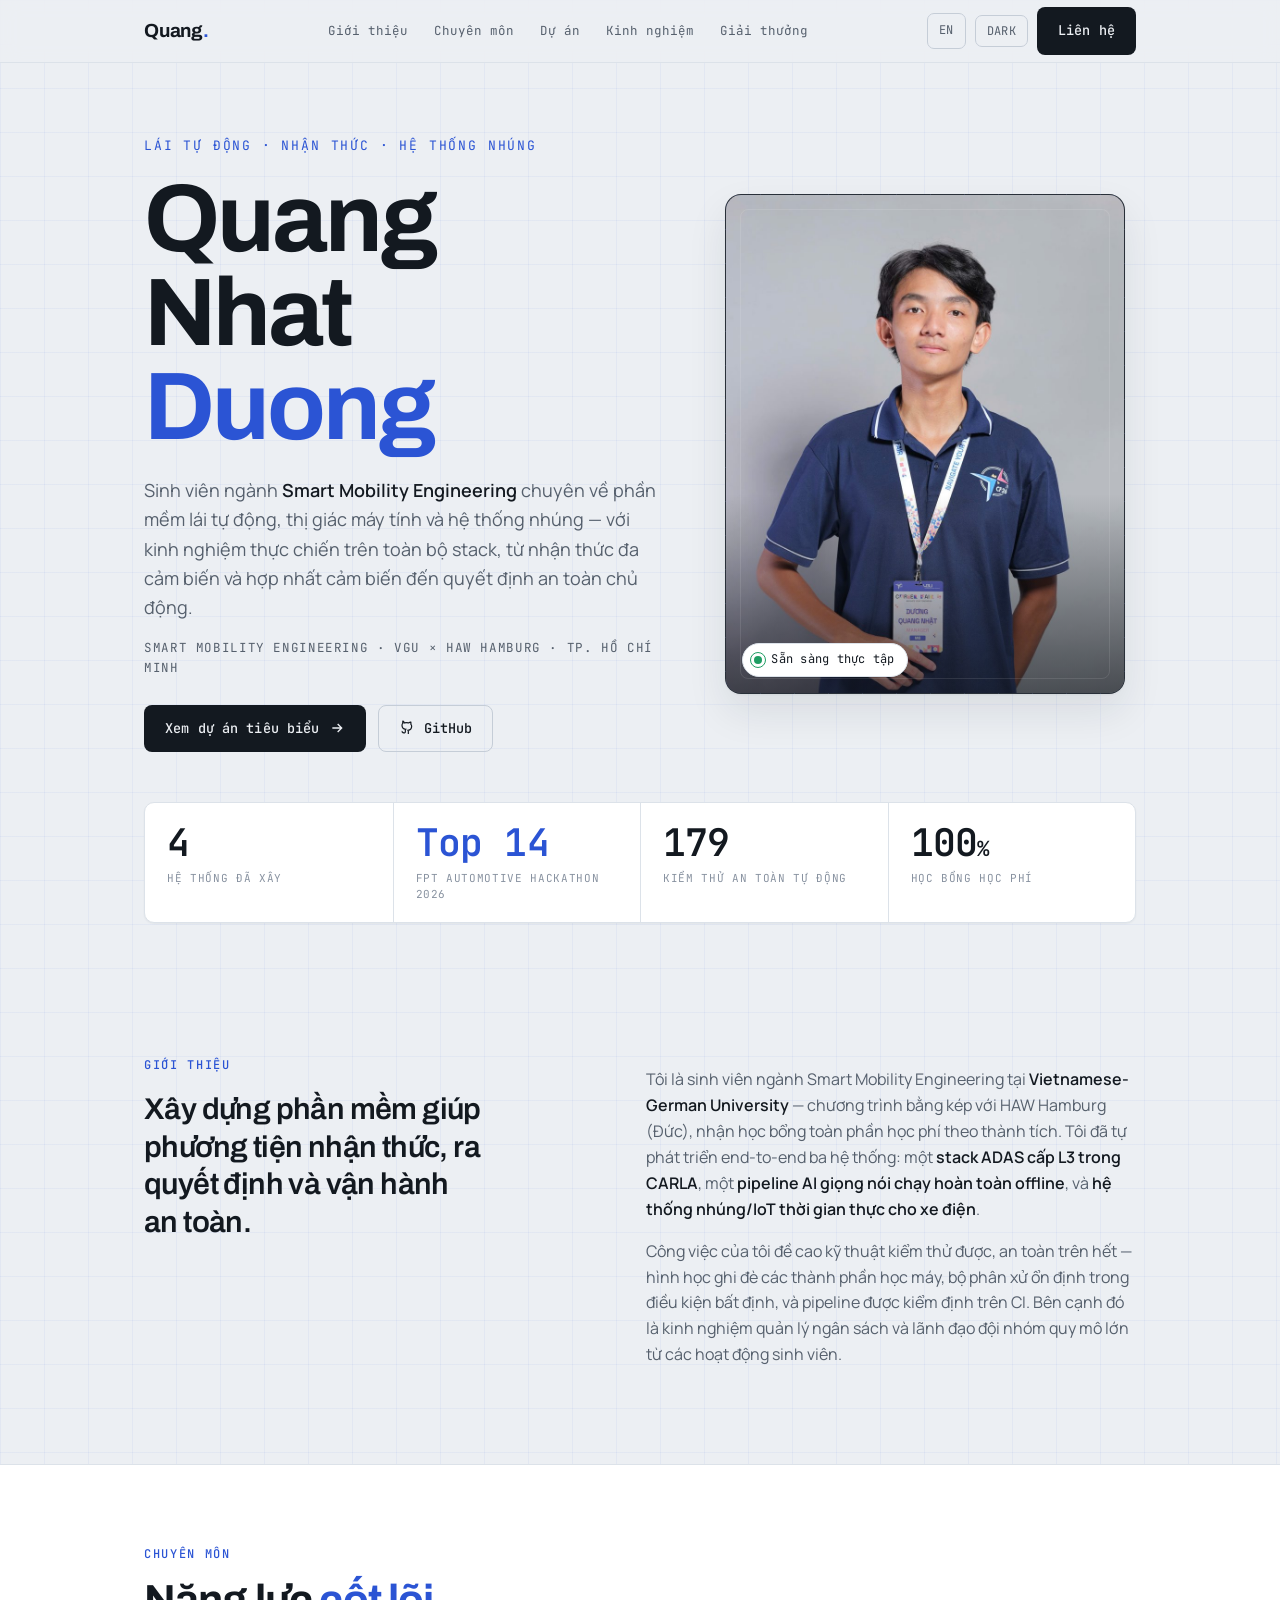
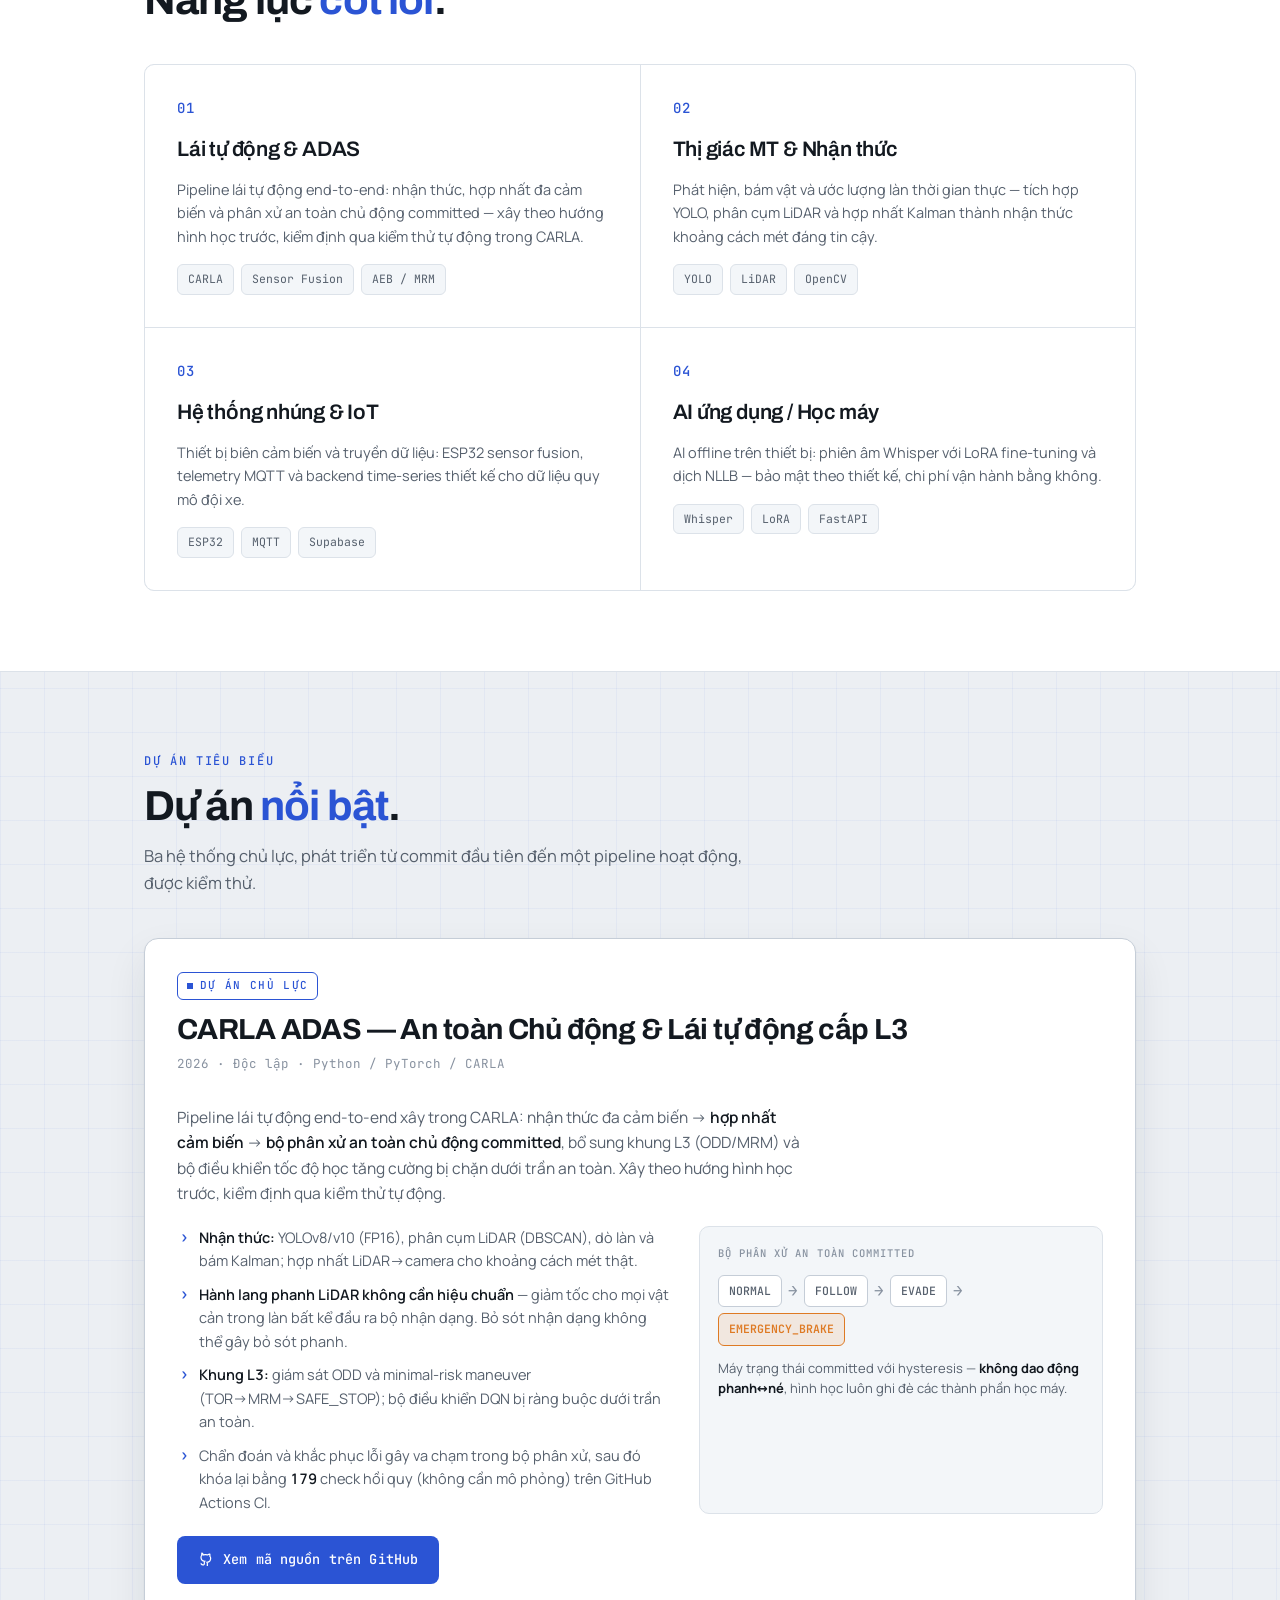
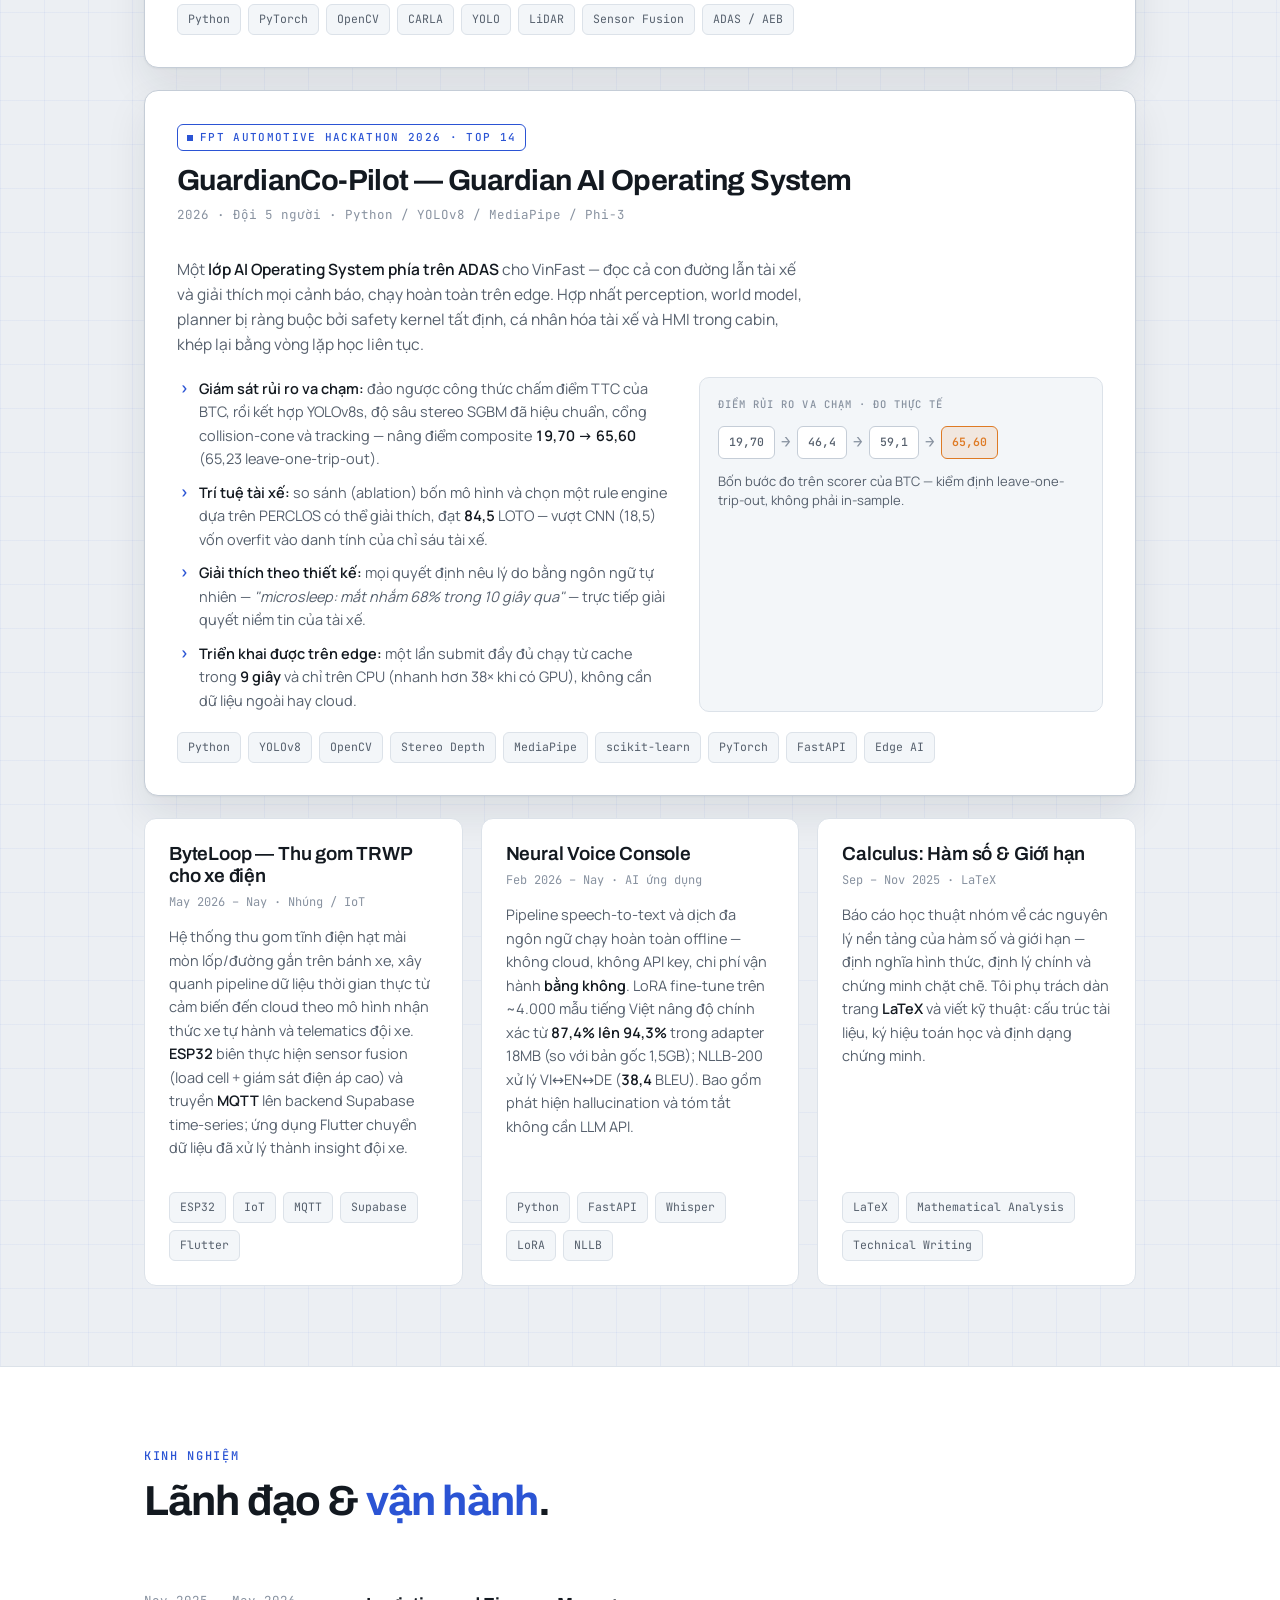
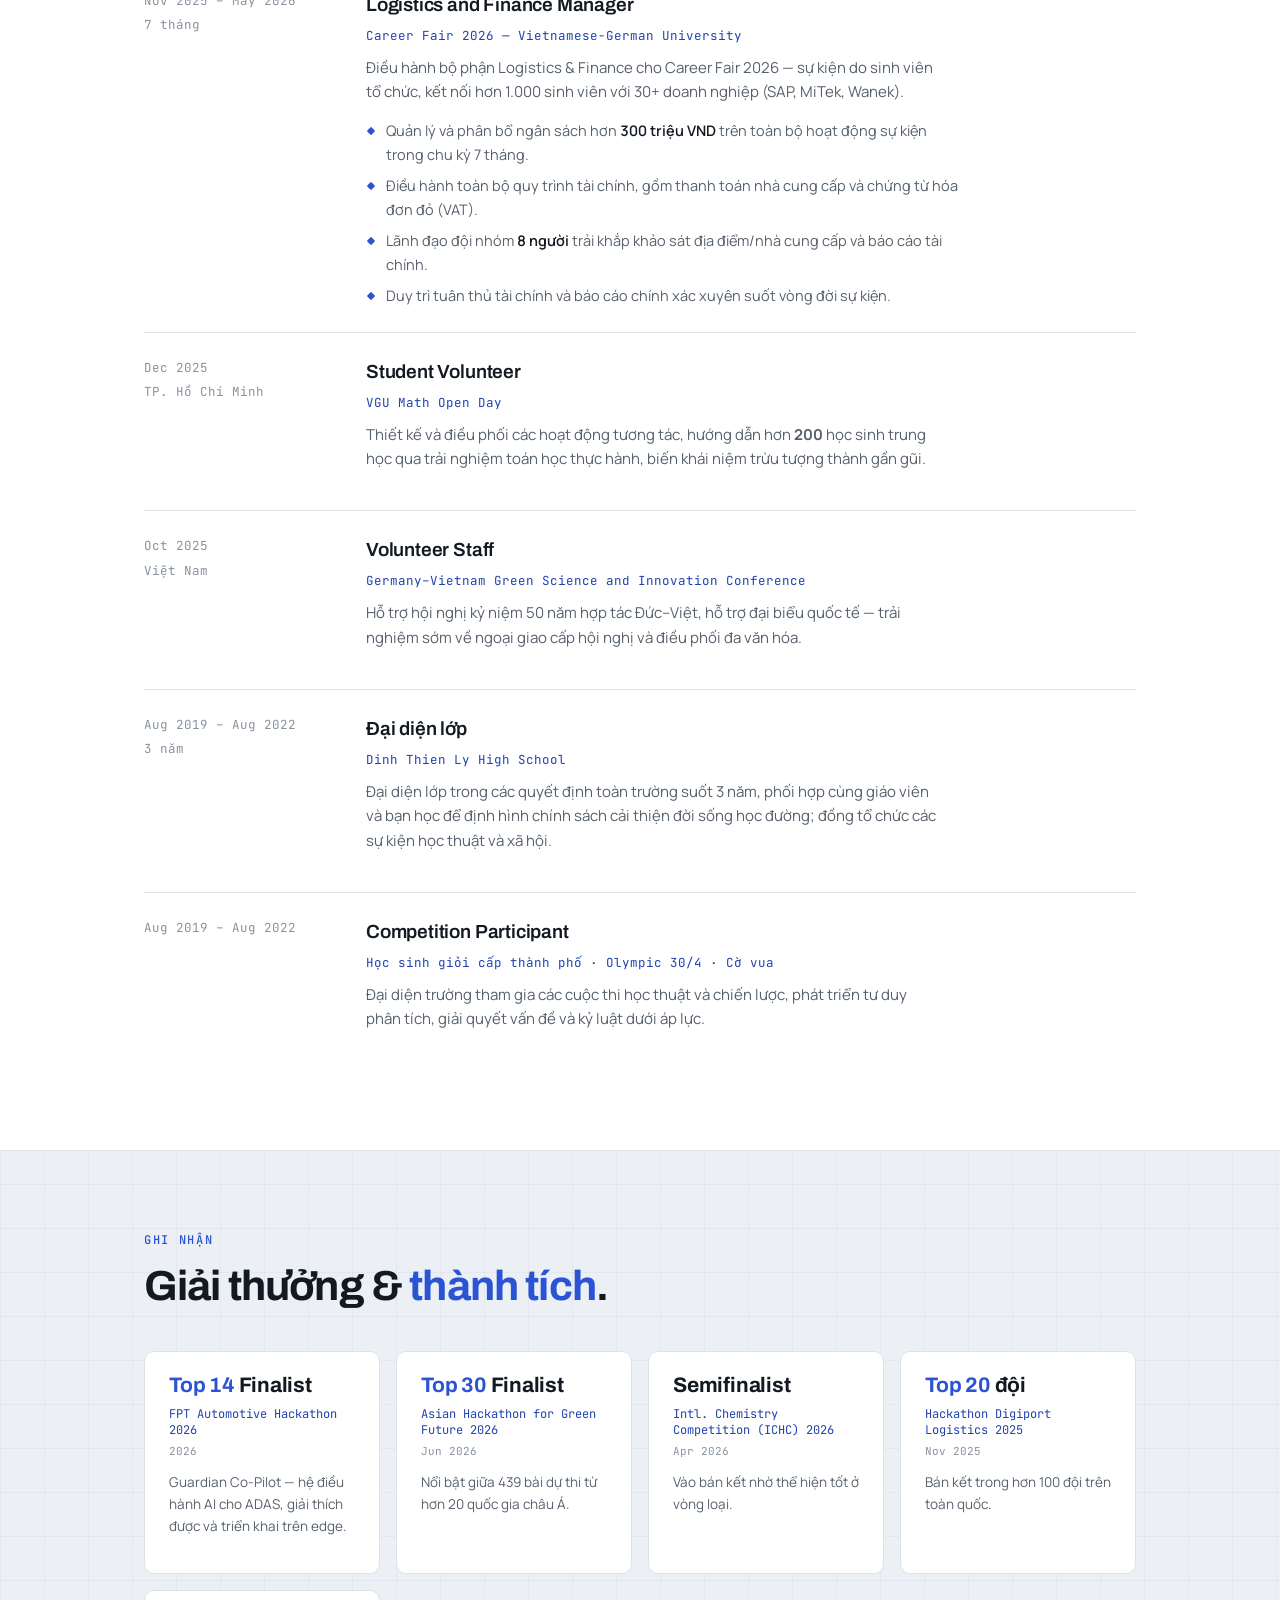
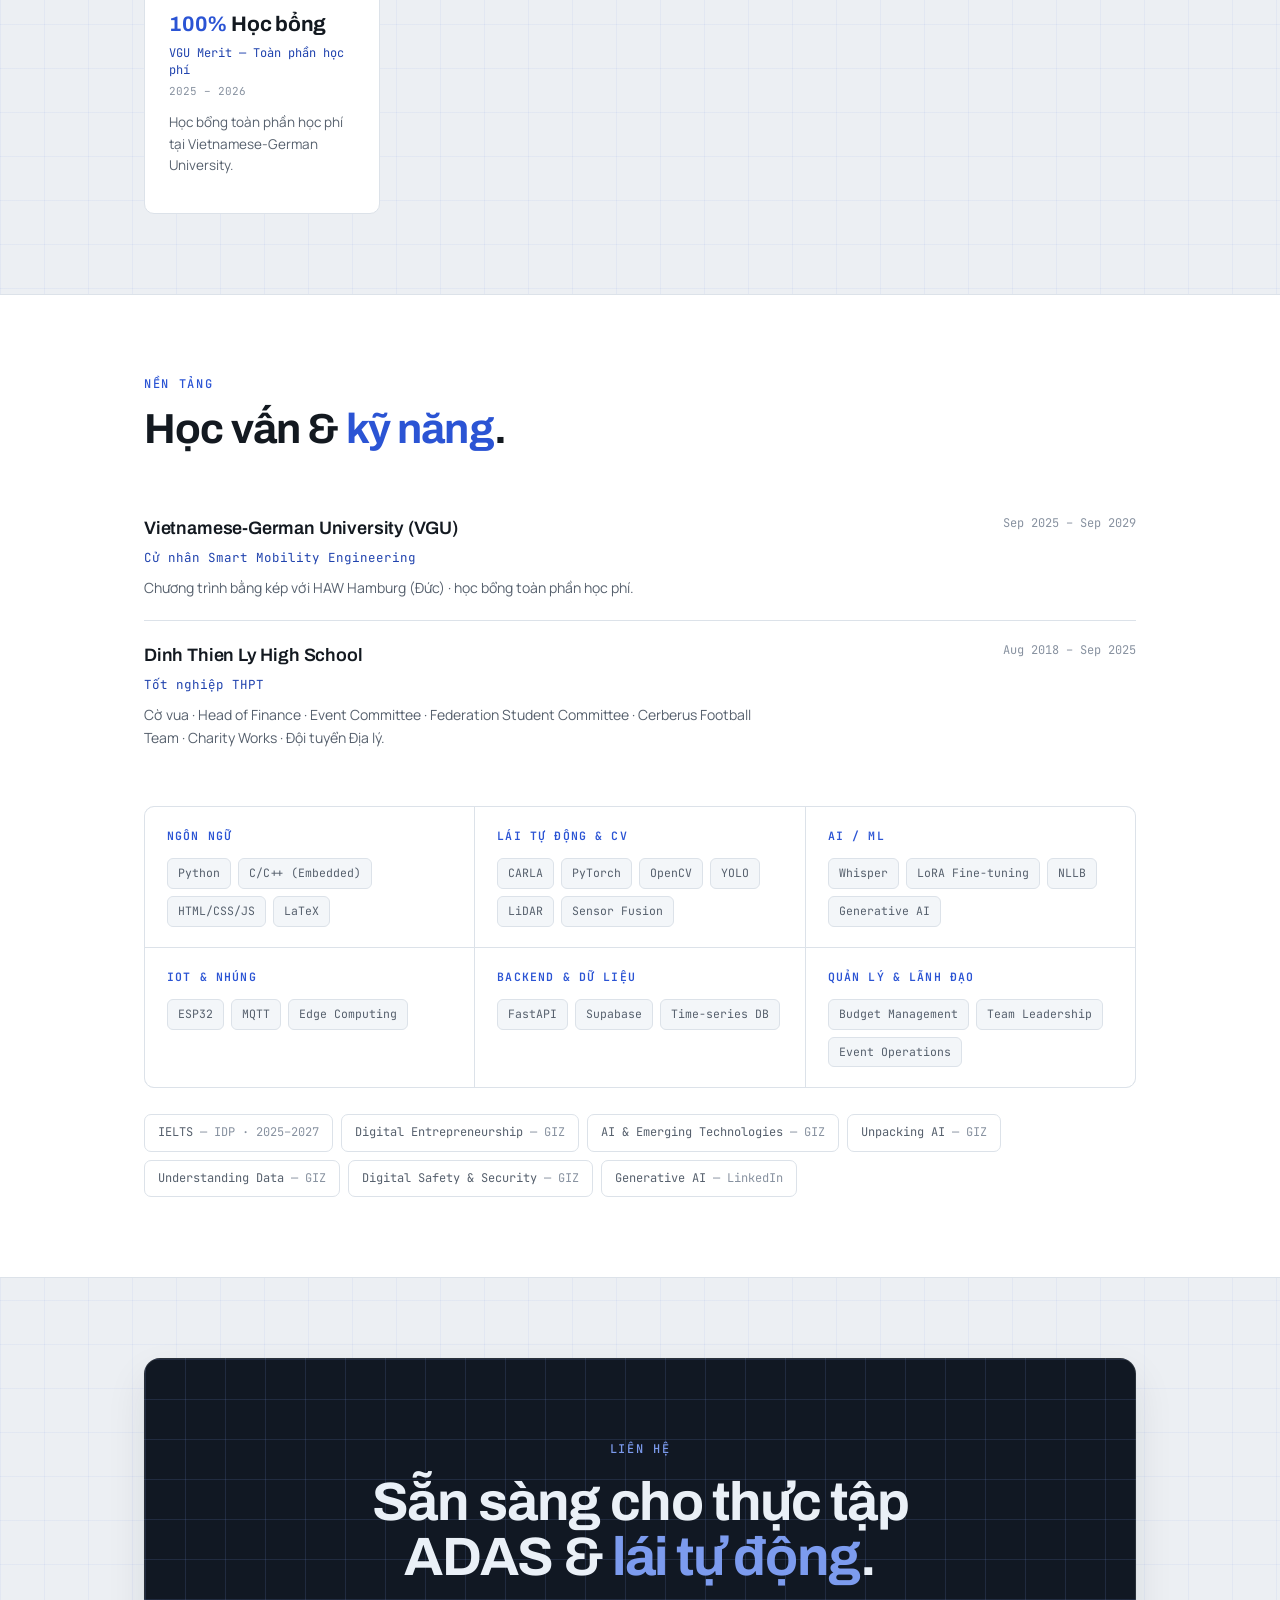
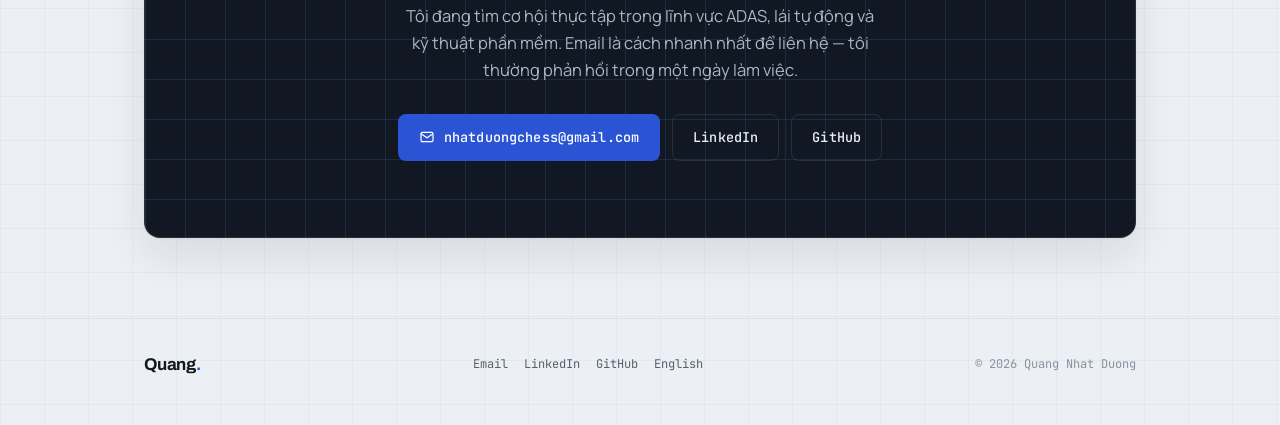
==== commit eea3138f: "Add GuardianCo-Pilot flagship + FPT Automotive Hackathon 2026 Top 14 - Add GuardianCo-Pilot (Guardia" ====
--- a/index.html
+++ b/index.html
@@ -55,9 +55,9 @@
   </div>
 
   <div class="stats">
-    <div class="stat"><div class="n">3</div><div class="l">Hệ thống chủ lực</div></div>
-    <div class="stat"><div class="n"><b>179</b></div><div class="l">Kiểm thử an toàn tự động</div></div>
-    <div class="stat"><div class="n">94.3<span style="font-size:.55em">%</span></div><div class="l">Độ chính xác giọng nói</div></div>
+    <div class="stat"><div class="n">4</div><div class="l">Hệ thống đã xây</div></div>
+    <div class="stat"><div class="n"><b>Top 14</b></div><div class="l">FPT Automotive Hackathon 2026</div></div>
+    <div class="stat"><div class="n">179</div><div class="l">Kiểm thử an toàn tự động</div></div>
     <div class="stat"><div class="n">100<span style="font-size:.55em">%</span></div><div class="l">Học bổng học phí</div></div>
   </div>
 </header>
@@ -158,6 +158,42 @@
           <span class="tag">Python</span><span class="tag">PyTorch</span><span class="tag">OpenCV</span>
           <span class="tag">CARLA</span><span class="tag">YOLO</span><span class="tag">LiDAR</span>
           <span class="tag">Sensor Fusion</span><span class="tag">ADAS / AEB</span>
+        </div>
+      </div>
+    </div>
+
+    <div class="feature">
+      <div class="feature-top">
+        <div>
+          <span class="flag"><span class="dot" style="width:6px;height:6px;background:var(--accent)"></span>FPT Automotive Hackathon 2026 · Top 14</span>
+          <h3 class="ptitle">GuardianCo-Pilot — Guardian AI Operating System</h3>
+          <div class="pmeta">2026 · Đội 5 người · Python / YOLOv8 / MediaPipe / Phi-3</div>
+        </div>
+      </div>
+      <div class="feature-body">
+        <p class="desc">Một <b>lớp AI Operating System phía trên ADAS</b> cho VinFast — đọc cả con đường lẫn tài xế và giải thích mọi cảnh báo, chạy hoàn toàn trên edge. Hợp nhất perception, world model, planner bị ràng buộc bởi safety kernel tất định, cá nhân hóa tài xế và HMI trong cabin, khép lại bằng vòng lặp học liên tục.</p>
+        <div class="pgrid-2">
+          <ul class="speclist">
+            <li><b>Giám sát rủi ro va chạm:</b> đảo ngược công thức chấm điểm TTC của BTC, rồi kết hợp YOLOv8s, độ sâu stereo SGBM đã hiệu chuẩn, cổng collision-cone và tracking — nâng điểm composite <b>19,70 → 65,60</b> (65,23 leave-one-trip-out).</li>
+            <li><b>Trí tuệ tài xế:</b> so sánh (ablation) bốn mô hình và chọn một rule engine dựa trên PERCLOS có thể giải thích, đạt <b>84,5</b> LOTO — vượt CNN (18,5) vốn overfit vào danh tính của chỉ sáu tài xế.</li>
+            <li><b>Giải thích theo thiết kế:</b> mọi quyết định nêu lý do bằng ngôn ngữ tự nhiên — <i>"microsleep: mắt nhắm 68% trong 10&nbsp;giây qua"</i> — trực tiếp giải quyết niềm tin của tài xế.</li>
+            <li><b>Triển khai được trên edge:</b> một lần submit đầy đủ chạy từ cache trong <b>9&nbsp;giây</b> và chỉ trên CPU (nhanh hơn 38× khi có GPU), không cần dữ liệu ngoài hay cloud.</li>
+          </ul>
+          <div class="fsm">
+            <div class="cap">Điểm rủi ro va chạm · đo thực tế</div>
+            <div class="fsm-flow">
+              <span class="state">19,70</span><span class="arrow">→</span>
+              <span class="state">46,4</span><span class="arrow">→</span>
+              <span class="state">59,1</span><span class="arrow">→</span>
+              <span class="state commit">65,60</span>
+            </div>
+            <p class="fsm-note">Bốn bước đo trên scorer của BTC — kiểm định leave-one-trip-out, không phải in-sample.</p>
+          </div>
+        </div>
+        <div class="tags">
+          <span class="tag">Python</span><span class="tag">YOLOv8</span><span class="tag">OpenCV</span>
+          <span class="tag">Stereo Depth</span><span class="tag">MediaPipe</span><span class="tag">scikit-learn</span>
+          <span class="tag">PyTorch</span><span class="tag">FastAPI</span><span class="tag">Edge AI</span>
         </div>
       </div>
     </div>
@@ -250,6 +286,12 @@
     </div>
     <div class="awards">
       <div class="award">
+        <div class="rank"><b>Top 14</b> Finalist</div>
+        <div class="ev">FPT Automotive Hackathon 2026</div>
+        <div class="dt">2026</div>
+        <p class="note">Guardian Co-Pilot — hệ điều hành AI cho ADAS, giải thích được và triển khai trên edge.</p>
+      </div>
+      <div class="award">
         <div class="rank"><b>Top 30</b> Finalist</div>
         <div class="ev">Asian Hackathon for Green Future 2026</div>
         <div class="dt">Jun 2026</div>
--- a/styles.css
+++ b/styles.css
@@ -296,16 +296,14 @@
 /* ============================================================
    Awards
    ============================================================ */
-.awards{display:grid;grid-template-columns:repeat(auto-fit,minmax(230px,1fr));gap:0;border:1px solid var(--line);border-radius:var(--r);overflow:hidden;background:var(--surface);}
-.award{padding:22px 24px;border-left:1px solid var(--line);}
-.award:first-child{border-left:0;}
+.awards{display:grid;grid-template-columns:repeat(auto-fit,minmax(214px,1fr));gap:16px;}
+.award{background:var(--surface);border:1px solid var(--line);border-radius:var(--r);padding:22px 24px;}
 .award .rank{font-family:var(--display);font-weight:700;font-size:21px;letter-spacing:-.01em;color:var(--ink);line-height:1.1;}
 .award .rank b{color:var(--accent);}
 .award .ev{font-family:var(--mono);font-size:12px;color:var(--accent-ink);margin-top:9px;line-height:1.4;}
 .award .dt{font-family:var(--mono);font-size:11px;color:var(--faint);margin-top:4px;}
 .award .note{font-size:13.5px;color:var(--sub);margin-top:11px;}
-@media (max-width:900px){ .awards{grid-template-columns:repeat(2,1fr);} .award{border-top:1px solid var(--line);} .award:nth-child(-n+2){border-top:0;} .award:nth-child(odd){border-left:0;} }
-@media (max-width:460px){ .awards{grid-template-columns:1fr;} .award{border-left:0;} }
+@media (max-width:460px){ .awards{grid-template-columns:1fr;} }
 
 /* ============================================================
    Education / certs / skills
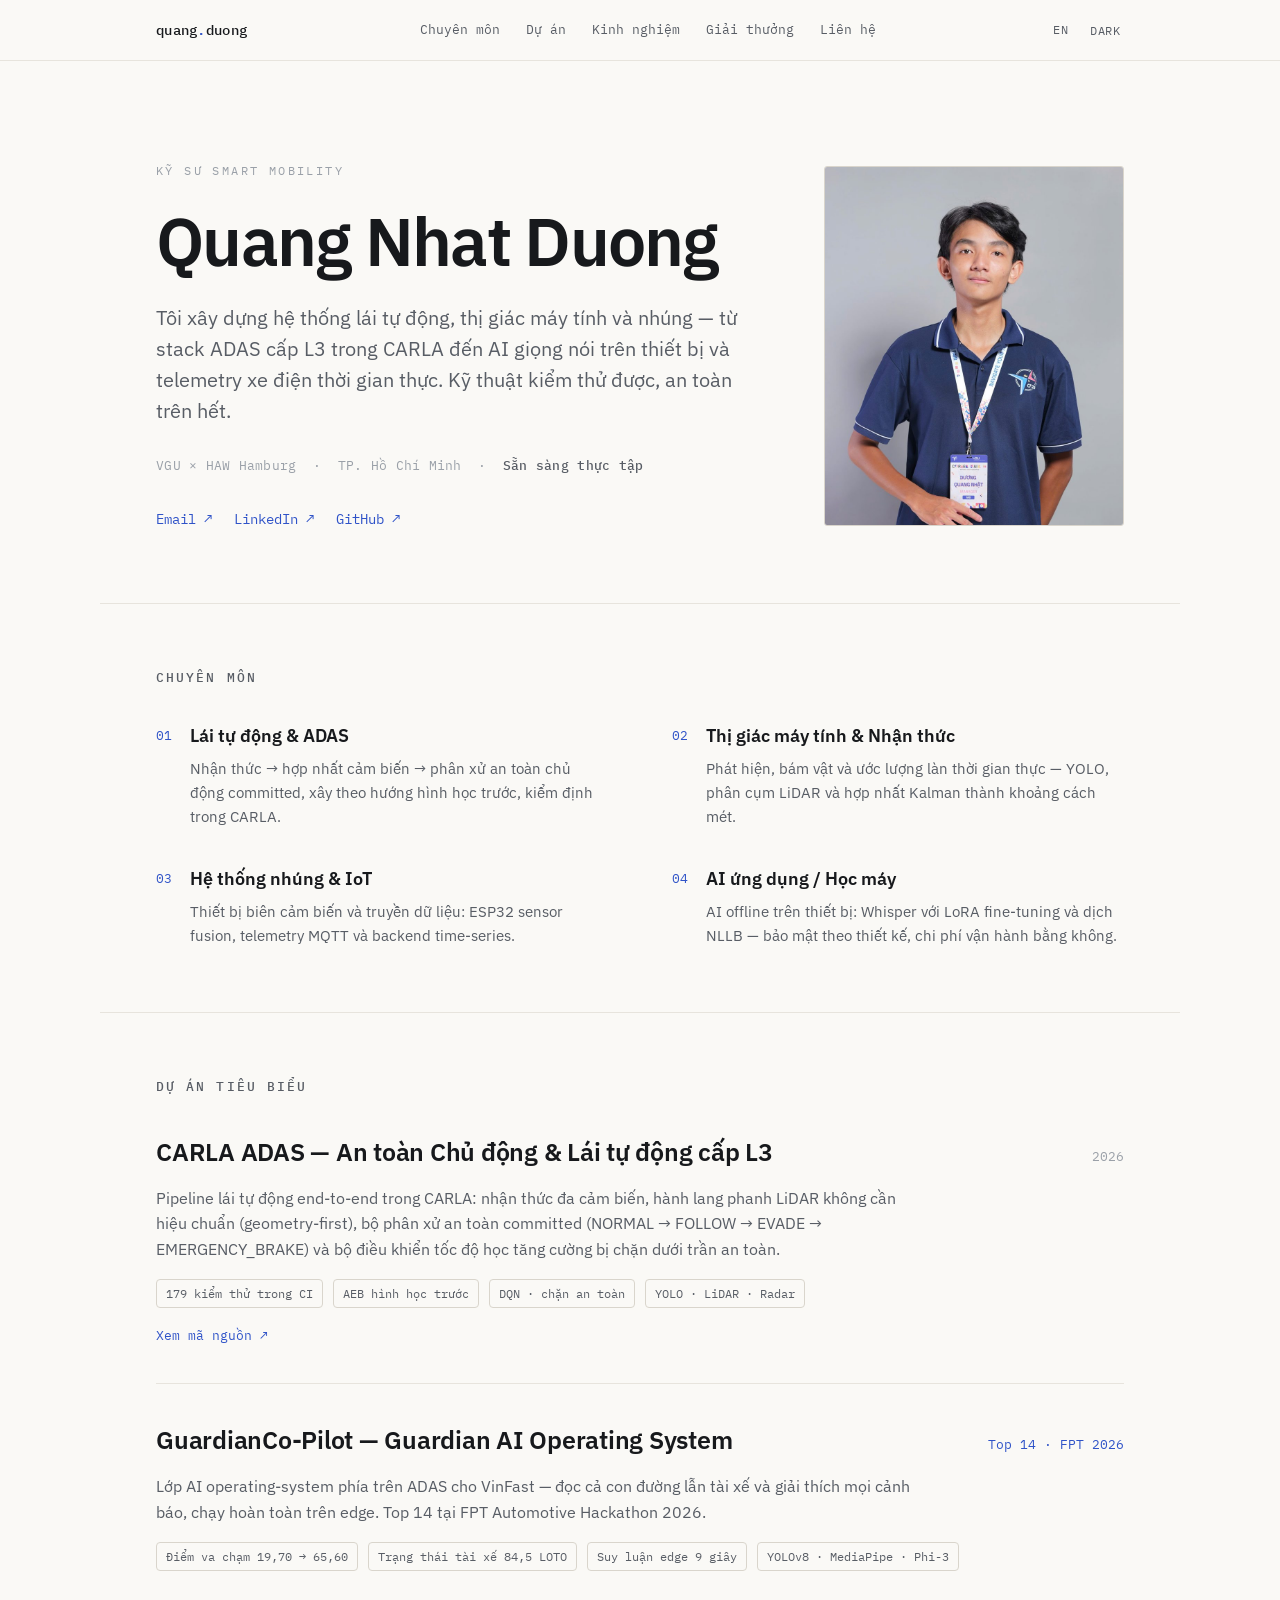
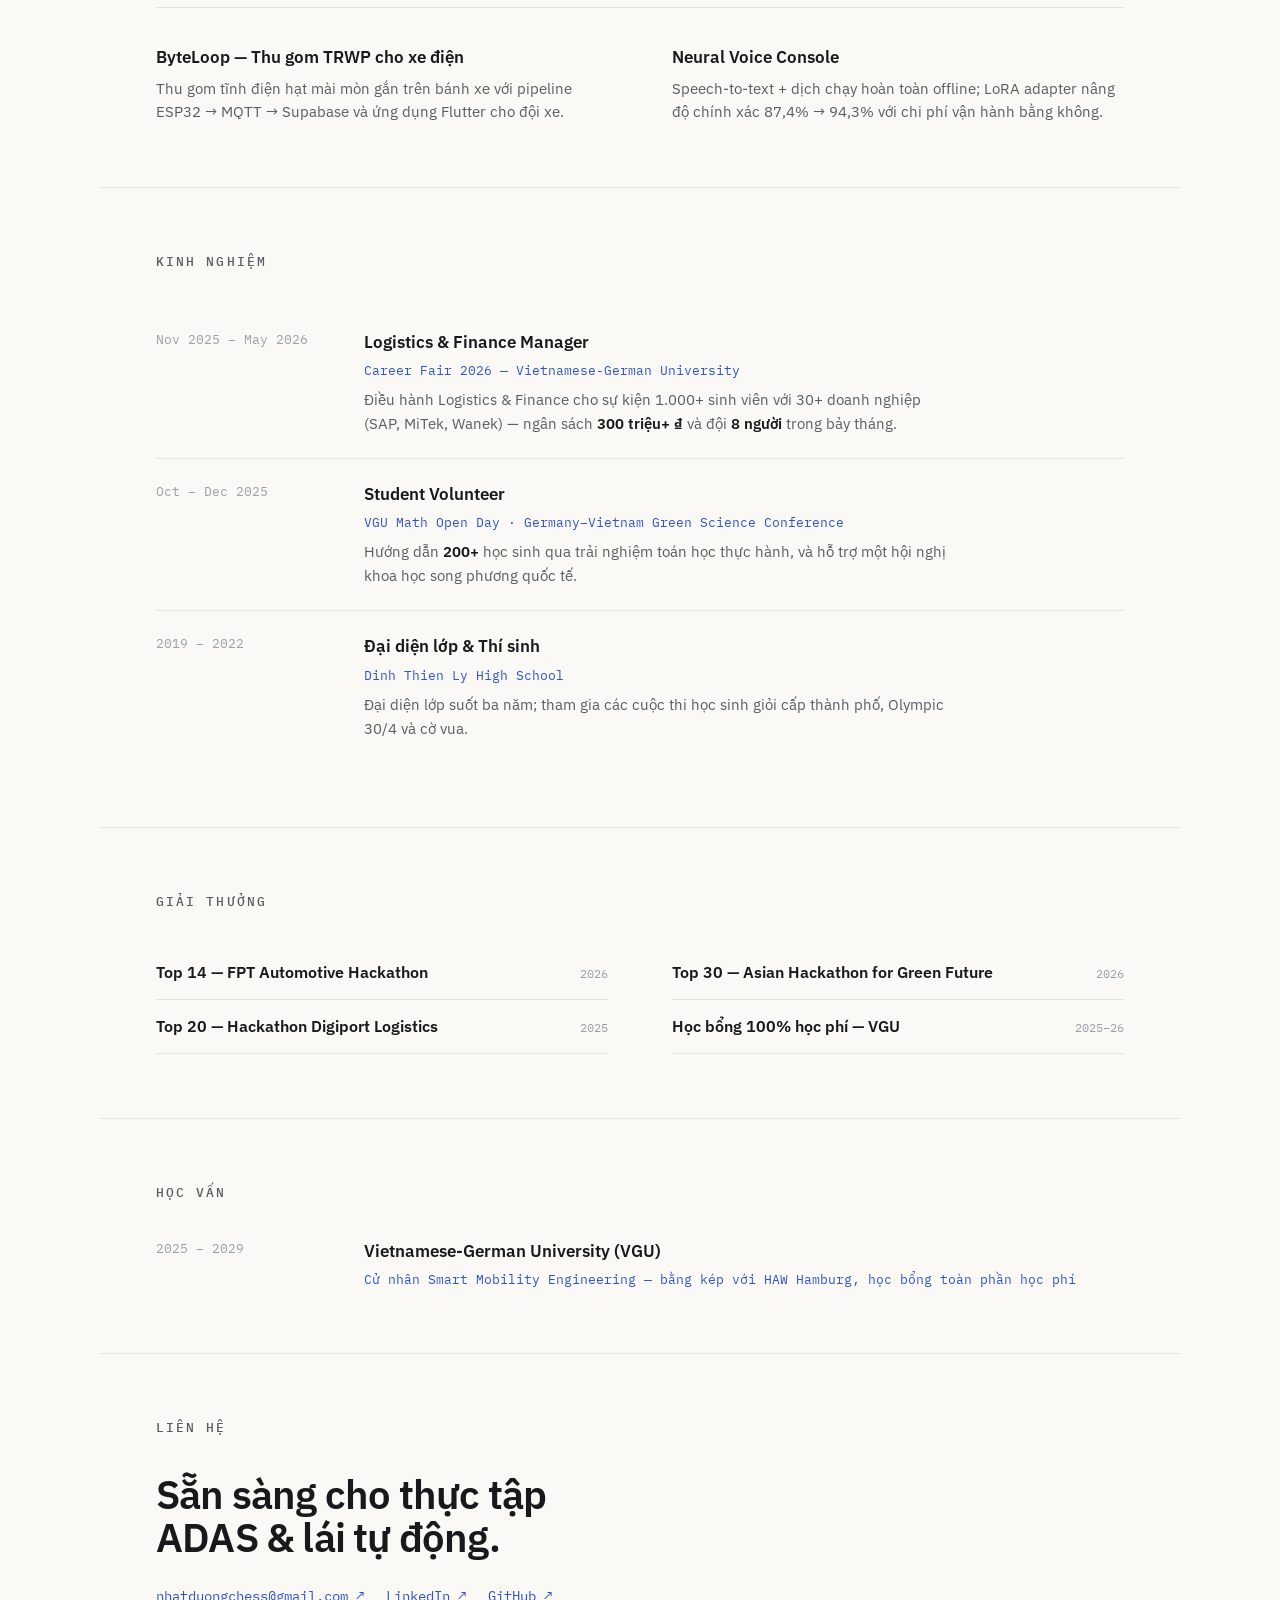
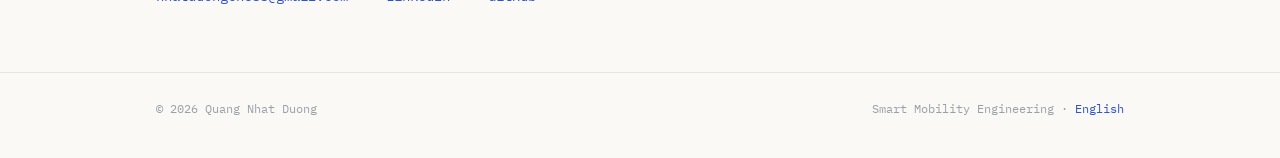
==== commit d633de27: "Redesign portfolio: minimal professional engineering + photo - New minimal design system (styles.css" ====
--- a/index.html
+++ b/index.html
@@ -4,382 +4,164 @@
 <meta charset="UTF-8">
 <meta name="viewport" content="width=device-width, initial-scale=1.0">
 <title>Quang Nhat Duong — Kỹ sư Smart Mobility</title>
-<meta name="description" content="Quang Nhat Duong — sinh viên Smart Mobility Engineering chuyên về phần mềm lái tự động, thị giác máy tính và hệ thống nhúng. ADAS L3 trong CARLA, AI giọng nói offline, telemetry xe điện thời gian thực.">
+<meta name="description" content="Quang Nhat Duong — sinh viên Smart Mobility Engineering, xây dựng hệ thống lái tự động, thị giác máy tính và nhúng. ADAS L3 trong CARLA, AI giọng nói offline, telemetry xe điện thời gian thực.">
 <link rel="preconnect" href="https://fonts.googleapis.com">
 <link rel="preconnect" href="https://fonts.gstatic.com" crossorigin>
-<link rel="stylesheet" href="https://fonts.googleapis.com/css2?family=Archivo:wght@500;600;700&family=JetBrains+Mono:wght@400;500;600&family=Manrope:wght@400;500;600;700&display=swap">
+<link rel="stylesheet" href="https://fonts.googleapis.com/css2?family=IBM+Plex+Mono:wght@400;500&family=IBM+Plex+Sans:wght@400;500;600;700&display=swap">
 <link rel="stylesheet" href="styles.css">
 </head>
 <body>
 
 <div class="topbar">
   <div class="wrap topbar-inner">
-    <a class="brand" href="#top">Quang<span class="dotm">.</span></a>
+    <a class="brand" href="#top">quang<span class="d">.</span>duong</a>
     <nav class="topnav">
-      <a href="#about">Giới thiệu</a>
-      <a href="#expertise">Chuyên môn</a>
+      <a href="#focus">Chuyên môn</a>
       <a href="#work">Dự án</a>
       <a href="#experience">Kinh nghiệm</a>
       <a href="#awards">Giải thưởng</a>
+      <a href="#contact">Liên hệ</a>
     </nav>
     <div class="controls">
       <a class="icon-btn" href="en.html" title="English">EN</a>
       <button class="icon-btn" data-theme-toggle aria-label="Đổi giao diện sáng/tối"><span class="tstate">DARK</span></button>
-      <a class="btn btn-dark" href="#contact">Liên hệ</a>
     </div>
   </div>
 </div>
 
 <header class="hero wrap" id="top">
   <div class="hero-grid">
-    <div>
-      <div class="hero-hi">Lái tự động · Nhận thức · Hệ thống nhúng</div>
-      <h1 class="hero-name">Quang Nhat<br><em>Duong</em></h1>
-      <p class="hero-lead">Sinh viên ngành <strong>Smart Mobility Engineering</strong> chuyên về phần mềm lái tự động, thị giác máy tính và hệ thống nhúng — với kinh nghiệm thực chiến trên toàn bộ stack, từ nhận thức đa cảm biến và hợp nhất cảm biến đến quyết định an toàn chủ động.</p>
-      <div class="hero-role">Smart Mobility Engineering · VGU × HAW Hamburg · TP. Hồ Chí Minh</div>
-      <div class="hero-cta">
-        <a class="btn btn-dark" href="#work">Xem dự án tiêu biểu
-          <svg viewBox="0 0 24 24" stroke-width="2"><path d="M5 12h14M13 6l6 6-6 6"/></svg>
-        </a>
-        <a class="btn btn-outline" href="https://github.com/nhatduongchess-cloud" target="_blank" rel="noopener">
-          <svg viewBox="0 0 24 24" stroke-width="1.8"><path d="M9 19c-4 1.5-4-2-5-2m10 4v-3.5c0-1 .1-1.4-.5-2 2.8-.3 5.5-1.4 5.5-6a4.6 4.6 0 0 0-1.3-3.2 4.3 4.3 0 0 0-.1-3.2s-1-.3-3.4 1.3a11.7 11.7 0 0 0-6.2 0C6.9 1.3 5.9 1.6 5.9 1.6a4.3 4.3 0 0 0-.1 3.2A4.6 4.6 0 0 0 4.5 8c0 4.6 2.7 5.7 5.5 6-.6.6-.6 1.2-.5 2V19"/></svg>
-          GitHub
-        </a>
+    <div class="hero-main">
+      <div class="eyebrow">Kỹ sư Smart Mobility</div>
+      <h1 class="hero-name">Quang Nhat Duong</h1>
+      <p class="hero-lead">Tôi xây dựng hệ thống lái tự động, thị giác máy tính và nhúng — từ stack ADAS cấp L3 trong CARLA đến AI giọng nói trên thiết bị và telemetry xe điện thời gian thực. Kỹ thuật kiểm thử được, an toàn trên hết.</p>
+      <div class="hero-meta">VGU&nbsp;×&nbsp;HAW&nbsp;Hamburg &nbsp;·&nbsp; TP.&nbsp;Hồ&nbsp;Chí&nbsp;Minh &nbsp;·&nbsp; <b>Sẵn sàng thực tập</b></div>
+      <div class="hero-links">
+        <a href="mailto:nhatduongchess@gmail.com">Email&nbsp;↗</a>
+        <a href="https://www.linkedin.com/in/quang-nhat-duong-95208b382/" target="_blank" rel="noopener">LinkedIn&nbsp;↗</a>
+        <a href="https://github.com/nhatduongchess-cloud" target="_blank" rel="noopener">GitHub&nbsp;↗</a>
       </div>
     </div>
-    <div class="hero-panel">
-      <img src="assets/portrait.jpg" alt="Chân dung Quang Nhat Duong" width="860" height="1291">
-      <div class="scrim"></div>
-      <span class="avail pill"><span class="dot"></span>Sẵn sàng thực tập</span>
+    <div class="hero-portrait">
+      <img src="assets/portrait.jpg" alt="Chân dung Quang Nhat Duong" width="300" height="360">
     </div>
-  </div>
-
-  <div class="stats">
-    <div class="stat"><div class="n">4</div><div class="l">Hệ thống đã xây</div></div>
-    <div class="stat"><div class="n"><b>Top 14</b></div><div class="l">FPT Automotive Hackathon 2026</div></div>
-    <div class="stat"><div class="n">179</div><div class="l">Kiểm thử an toàn tự động</div></div>
-    <div class="stat"><div class="n">100<span style="font-size:.55em">%</span></div><div class="l">Học bổng học phí</div></div>
   </div>
 </header>
 
 <main>
 
-  <!-- GIỚI THIỆU -->
-  <section class="section wrap" id="about">
-    <div class="about-grid">
-      <div>
-        <span class="eyebrow">Giới thiệu</span>
-        <p class="about-lead" style="margin-top:14px;">Xây dựng phần mềm giúp phương tiện nhận thức, ra quyết định và vận hành an toàn.</p>
-      </div>
-      <div class="about-body">
-        <p>Tôi là sinh viên ngành Smart Mobility Engineering tại <strong>Vietnamese-German University</strong> — chương trình bằng kép với HAW Hamburg (Đức), nhận học bổng toàn phần học phí theo thành tích. Tôi đã tự phát triển end-to-end ba hệ thống: một <strong>stack ADAS cấp L3 trong CARLA</strong>, một <strong>pipeline AI giọng nói chạy hoàn toàn offline</strong>, và <strong>hệ thống nhúng/IoT thời gian thực cho xe điện</strong>.</p>
-        <p style="margin-top:14px;">Công việc của tôi đề cao kỹ thuật kiểm thử được, an toàn trên hết — hình học ghi đè các thành phần học máy, bộ phân xử ổn định trong điều kiện bất định, và pipeline được kiểm định trên CI. Bên cạnh đó là kinh nghiệm quản lý ngân sách và lãnh đạo đội nhóm quy mô lớn từ các hoạt động sinh viên.</p>
-      </div>
-    </div>
-  </section>
-
   <!-- CHUYÊN MÔN -->
-  <section class="section alt" id="expertise">
-    <div class="wrap">
-      <div class="sec-head">
-        <span class="eyebrow">Chuyên môn</span>
-        <h2 class="sec-title">Năng lực <em>cốt lõi</em>.</h2>
-      </div>
-      <div class="services">
-        <div class="service">
-          <div class="no">01</div>
-          <h3>Lái tự động &amp; ADAS</h3>
-          <p>Pipeline lái tự động end-to-end: nhận thức, hợp nhất đa cảm biến và phân xử an toàn chủ động committed — xây theo hướng hình học trước, kiểm định qua kiểm thử tự động trong CARLA.</p>
-          <div class="st tags"><span class="tag">CARLA</span><span class="tag">Sensor Fusion</span><span class="tag">AEB / MRM</span></div>
-        </div>
-        <div class="service">
-          <div class="no">02</div>
-          <h3>Thị giác MT &amp; Nhận thức</h3>
-          <p>Phát hiện, bám vật và ước lượng làn thời gian thực — tích hợp YOLO, phân cụm LiDAR và hợp nhất Kalman thành nhận thức khoảng cách mét đáng tin cậy.</p>
-          <div class="st tags"><span class="tag">YOLO</span><span class="tag">LiDAR</span><span class="tag">OpenCV</span></div>
-        </div>
-        <div class="service">
-          <div class="no">03</div>
-          <h3>Hệ thống nhúng &amp; IoT</h3>
-          <p>Thiết bị biên cảm biến và truyền dữ liệu: ESP32 sensor fusion, telemetry MQTT và backend time-series thiết kế cho dữ liệu quy mô đội xe.</p>
-          <div class="st tags"><span class="tag">ESP32</span><span class="tag">MQTT</span><span class="tag">Supabase</span></div>
-        </div>
-        <div class="service">
-          <div class="no">04</div>
-          <h3>AI ứng dụng / Học máy</h3>
-          <p>AI offline trên thiết bị: phiên âm Whisper với LoRA fine-tuning và dịch NLLB — bảo mật theo thiết kế, chi phí vận hành bằng không.</p>
-          <div class="st tags"><span class="tag">Whisper</span><span class="tag">LoRA</span><span class="tag">FastAPI</span></div>
-        </div>
-      </div>
+  <section class="section wrap" id="focus">
+    <h2 class="sec-label">Chuyên môn</h2>
+    <div class="focus">
+      <div class="focus-item"><span class="focus-no">01</span><div><h3>Lái tự động &amp; ADAS</h3><p>Nhận thức → hợp nhất cảm biến → phân xử an toàn chủ động committed, xây theo hướng hình học trước, kiểm định trong CARLA.</p></div></div>
+      <div class="focus-item"><span class="focus-no">02</span><div><h3>Thị giác máy tính &amp; Nhận thức</h3><p>Phát hiện, bám vật và ước lượng làn thời gian thực — YOLO, phân cụm LiDAR và hợp nhất Kalman thành khoảng cách mét.</p></div></div>
+      <div class="focus-item"><span class="focus-no">03</span><div><h3>Hệ thống nhúng &amp; IoT</h3><p>Thiết bị biên cảm biến và truyền dữ liệu: ESP32 sensor fusion, telemetry MQTT và backend time-series.</p></div></div>
+      <div class="focus-item"><span class="focus-no">04</span><div><h3>AI ứng dụng / Học máy</h3><p>AI offline trên thiết bị: Whisper với LoRA fine-tuning và dịch NLLB — bảo mật theo thiết kế, chi phí vận hành bằng không.</p></div></div>
     </div>
   </section>
 
   <!-- DỰ ÁN -->
   <section class="section wrap" id="work">
-    <div class="sec-head">
-      <span class="eyebrow">Dự án tiêu biểu</span>
-      <h2 class="sec-title">Dự án <em>nổi bật</em>.</h2>
-      <p class="sec-sub">Ba hệ thống chủ lực, phát triển từ commit đầu tiên đến một pipeline hoạt động, được kiểm thử.</p>
+    <h2 class="sec-label">Dự án tiêu biểu</h2>
+
+    <div class="work-item">
+      <div class="work-head">
+        <div class="work-title">CARLA ADAS — An toàn Chủ động &amp; Lái tự động cấp L3</div>
+        <span class="work-year">2026</span>
+      </div>
+      <p class="work-desc">Pipeline lái tự động end-to-end trong CARLA: nhận thức đa cảm biến, hành lang phanh LiDAR không cần hiệu chuẩn (geometry-first), bộ phân xử an toàn committed (NORMAL → FOLLOW → EVADE → EMERGENCY_BRAKE) và bộ điều khiển tốc độ học tăng cường bị chặn dưới trần an toàn.</p>
+      <div class="chips">
+        <span class="chip">179 kiểm thử trong CI</span><span class="chip">AEB hình học trước</span>
+        <span class="chip">DQN · chặn an toàn</span><span class="chip">YOLO · LiDAR · Radar</span>
+      </div>
+      <a class="src-link" href="https://github.com/nhatduongchess-cloud/carla-adas-active-safety-project" target="_blank" rel="noopener">Xem mã nguồn ↗</a>
     </div>
 
-    <div class="feature">
-      <div class="feature-top">
-        <div>
-          <span class="flag"><span class="dot" style="width:6px;height:6px;background:var(--accent)"></span>Dự án chủ lực</span>
-          <h3 class="ptitle">CARLA ADAS — An toàn Chủ động &amp; Lái tự động cấp&nbsp;L3</h3>
-          <div class="pmeta">2026 · Độc lập · Python / PyTorch / CARLA</div>
-        </div>
+    <hr class="rule">
+
+    <div class="work-item">
+      <div class="work-head">
+        <div class="work-title">GuardianCo-Pilot — Guardian AI Operating System</div>
+        <span class="work-year hl">Top 14 · FPT 2026</span>
       </div>
-      <div class="feature-body">
-        <p class="desc">Pipeline lái tự động end-to-end xây trong CARLA: nhận thức đa cảm biến → <b>hợp nhất cảm biến</b> → <b>bộ phân xử an toàn chủ động committed</b>, bổ sung khung L3 (ODD/MRM) và bộ điều khiển tốc độ học tăng cường bị chặn dưới trần an toàn. Xây theo hướng hình học trước, kiểm định qua kiểm thử tự động.</p>
-        <div class="pgrid-2">
-          <ul class="speclist">
-            <li><b>Nhận thức:</b> YOLOv8/v10 (FP16), phân cụm LiDAR (DBSCAN), dò làn và bám Kalman; hợp nhất LiDAR→camera cho khoảng cách mét thật.</li>
-            <li><b>Hành lang phanh LiDAR không cần hiệu chuẩn</b> — giảm tốc cho mọi vật cản trong làn bất kể đầu ra bộ nhận dạng. Bỏ sót nhận dạng không thể gây bỏ sót phanh.</li>
-            <li><b>Khung L3:</b> giám sát ODD và minimal-risk maneuver (TOR→MRM→SAFE_STOP); bộ điều khiển DQN bị ràng buộc dưới trần an toàn.</li>
-            <li>Chẩn đoán và khắc phục lỗi gây va chạm trong bộ phân xử, sau đó khóa lại bằng <b>179</b> check hồi quy (không cần mô phỏng) trên GitHub Actions CI.</li>
-          </ul>
-          <div class="fsm">
-            <div class="cap">Bộ phân xử an toàn committed</div>
-            <div class="fsm-flow">
-              <span class="state">NORMAL</span><span class="arrow">→</span>
-              <span class="state">FOLLOW</span><span class="arrow">→</span>
-              <span class="state">EVADE</span><span class="arrow">→</span>
-              <span class="state commit">EMERGENCY_BRAKE</span>
-            </div>
-            <p class="fsm-note">Máy trạng thái committed với hysteresis — <b>không dao động phanh↔né</b>, hình học luôn ghi đè các thành phần học máy.</p>
-          </div>
-        </div>
-        <a class="btn btn-accent repo-btn" href="https://github.com/nhatduongchess-cloud/carla-adas-active-safety-project" target="_blank" rel="noopener">
-          <svg viewBox="0 0 24 24" stroke-width="1.8"><path d="M9 19c-4 1.5-4-2-5-2m10 4v-3.5c0-1 .1-1.4-.5-2 2.8-.3 5.5-1.4 5.5-6a4.6 4.6 0 0 0-1.3-3.2 4.3 4.3 0 0 0-.1-3.2s-1-.3-3.4 1.3a11.7 11.7 0 0 0-6.2 0C6.9 1.3 5.9 1.6 5.9 1.6a4.3 4.3 0 0 0-.1 3.2A4.6 4.6 0 0 0 4.5 8c0 4.6 2.7 5.7 5.5 6-.6.6-.6 1.2-.5 2V19"/></svg>
-          Xem mã nguồn trên GitHub
-        </a>
-        <div class="tags">
-          <span class="tag">Python</span><span class="tag">PyTorch</span><span class="tag">OpenCV</span>
-          <span class="tag">CARLA</span><span class="tag">YOLO</span><span class="tag">LiDAR</span>
-          <span class="tag">Sensor Fusion</span><span class="tag">ADAS / AEB</span>
-        </div>
+      <p class="work-desc">Lớp AI operating-system phía trên ADAS cho VinFast — đọc cả con đường lẫn tài xế và giải thích mọi cảnh báo, chạy hoàn toàn trên edge. Top 14 tại FPT Automotive Hackathon 2026.</p>
+      <div class="chips">
+        <span class="chip">Điểm va chạm 19,70 → 65,60</span><span class="chip">Trạng thái tài xế 84,5 LOTO</span>
+        <span class="chip">Suy luận edge 9&nbsp;giây</span><span class="chip">YOLOv8 · MediaPipe · Phi-3</span>
       </div>
     </div>
 
-    <div class="feature">
-      <div class="feature-top">
-        <div>
-          <span class="flag"><span class="dot" style="width:6px;height:6px;background:var(--accent)"></span>FPT Automotive Hackathon 2026 · Top 14</span>
-          <h3 class="ptitle">GuardianCo-Pilot — Guardian AI Operating System</h3>
-          <div class="pmeta">2026 · Đội 5 người · Python / YOLOv8 / MediaPipe / Phi-3</div>
-        </div>
-      </div>
-      <div class="feature-body">
-        <p class="desc">Một <b>lớp AI Operating System phía trên ADAS</b> cho VinFast — đọc cả con đường lẫn tài xế và giải thích mọi cảnh báo, chạy hoàn toàn trên edge. Hợp nhất perception, world model, planner bị ràng buộc bởi safety kernel tất định, cá nhân hóa tài xế và HMI trong cabin, khép lại bằng vòng lặp học liên tục.</p>
-        <div class="pgrid-2">
-          <ul class="speclist">
-            <li><b>Giám sát rủi ro va chạm:</b> đảo ngược công thức chấm điểm TTC của BTC, rồi kết hợp YOLOv8s, độ sâu stereo SGBM đã hiệu chuẩn, cổng collision-cone và tracking — nâng điểm composite <b>19,70 → 65,60</b> (65,23 leave-one-trip-out).</li>
-            <li><b>Trí tuệ tài xế:</b> so sánh (ablation) bốn mô hình và chọn một rule engine dựa trên PERCLOS có thể giải thích, đạt <b>84,5</b> LOTO — vượt CNN (18,5) vốn overfit vào danh tính của chỉ sáu tài xế.</li>
-            <li><b>Giải thích theo thiết kế:</b> mọi quyết định nêu lý do bằng ngôn ngữ tự nhiên — <i>"microsleep: mắt nhắm 68% trong 10&nbsp;giây qua"</i> — trực tiếp giải quyết niềm tin của tài xế.</li>
-            <li><b>Triển khai được trên edge:</b> một lần submit đầy đủ chạy từ cache trong <b>9&nbsp;giây</b> và chỉ trên CPU (nhanh hơn 38× khi có GPU), không cần dữ liệu ngoài hay cloud.</li>
-          </ul>
-          <div class="fsm">
-            <div class="cap">Điểm rủi ro va chạm · đo thực tế</div>
-            <div class="fsm-flow">
-              <span class="state">19,70</span><span class="arrow">→</span>
-              <span class="state">46,4</span><span class="arrow">→</span>
-              <span class="state">59,1</span><span class="arrow">→</span>
-              <span class="state commit">65,60</span>
-            </div>
-            <p class="fsm-note">Bốn bước đo trên scorer của BTC — kiểm định leave-one-trip-out, không phải in-sample.</p>
-          </div>
-        </div>
-        <div class="tags">
-          <span class="tag">Python</span><span class="tag">YOLOv8</span><span class="tag">OpenCV</span>
-          <span class="tag">Stereo Depth</span><span class="tag">MediaPipe</span><span class="tag">scikit-learn</span>
-          <span class="tag">PyTorch</span><span class="tag">FastAPI</span><span class="tag">Edge AI</span>
-        </div>
-      </div>
-    </div>
+    <hr class="rule">
 
-    <div class="pgrid">
-      <article class="pcard">
-        <h3 class="ptitle">ByteLoop — Thu gom TRWP cho xe điện</h3>
-        <div class="pmeta">May 2026 – Nay · Nhúng / IoT</div>
-        <p class="desc">Hệ thống thu gom tĩnh điện hạt mài mòn lốp/đường gắn trên bánh xe, xây quanh pipeline dữ liệu thời gian thực từ cảm biến đến cloud theo mô hình nhận thức xe tự hành và telematics đội xe. <b>ESP32</b> biên thực hiện sensor fusion (load cell + giám sát điện áp cao) và truyền <b>MQTT</b> lên backend Supabase time-series; ứng dụng Flutter chuyển dữ liệu đã xử lý thành insight đội xe.</p>
-        <div class="tags"><span class="tag">ESP32</span><span class="tag">IoT</span><span class="tag">MQTT</span><span class="tag">Supabase</span><span class="tag">Flutter</span></div>
-      </article>
-      <article class="pcard">
-        <h3 class="ptitle">Neural Voice Console</h3>
-        <div class="pmeta">Feb 2026 – Nay · AI ứng dụng</div>
-        <p class="desc">Pipeline speech-to-text và dịch đa ngôn ngữ chạy hoàn toàn offline — không cloud, không API key, chi phí vận hành <b>bằng không</b>. LoRA fine-tune trên ~4.000 mẫu tiếng Việt nâng độ chính xác từ <b>87,4% lên 94,3%</b> trong adapter 18MB (so với bản gốc 1,5GB); NLLB-200 xử lý VI↔EN↔DE (<b>38,4</b> BLEU). Bao gồm phát hiện hallucination và tóm tắt không cần LLM API.</p>
-        <div class="tags"><span class="tag">Python</span><span class="tag">FastAPI</span><span class="tag">Whisper</span><span class="tag">LoRA</span><span class="tag">NLLB</span></div>
-      </article>
-      <article class="pcard">
-        <h3 class="ptitle">Calculus: Hàm số &amp; Giới hạn</h3>
-        <div class="pmeta">Sep – Nov 2025 · LaTeX</div>
-        <p class="desc">Báo cáo học thuật nhóm về các nguyên lý nền tảng của hàm số và giới hạn — định nghĩa hình thức, định lý chính và chứng minh chặt chẽ. Tôi phụ trách dàn trang <b>LaTeX</b> và viết kỹ thuật: cấu trúc tài liệu, ký hiệu toán học và định dạng chứng minh.</p>
-        <div class="tags"><span class="tag">LaTeX</span><span class="tag">Mathematical Analysis</span><span class="tag">Technical Writing</span></div>
-      </article>
+    <div class="mini-grid">
+      <div class="mini"><h3>ByteLoop — Thu gom TRWP cho xe điện</h3><p>Thu gom tĩnh điện hạt mài mòn gắn trên bánh xe với pipeline ESP32 → MQTT → Supabase và ứng dụng Flutter cho đội xe.</p></div>
+      <div class="mini"><h3>Neural Voice Console</h3><p>Speech-to-text + dịch chạy hoàn toàn offline; LoRA adapter nâng độ chính xác 87,4% → 94,3% với chi phí vận hành bằng không.</p></div>
     </div>
   </section>
 
   <!-- KINH NGHIỆM -->
-  <section class="section alt" id="experience">
-    <div class="wrap">
-      <div class="sec-head">
-        <span class="eyebrow">Kinh nghiệm</span>
-        <h2 class="sec-title">Lãnh đạo &amp; <em>vận hành</em>.</h2>
+  <section class="section wrap" id="experience">
+    <h2 class="sec-label">Kinh nghiệm</h2>
+    <div class="ledger">
+      <div class="entry">
+        <div class="when">Nov 2025 – May 2026</div>
+        <div>
+          <div class="role">Logistics &amp; Finance Manager</div>
+          <div class="org">Career Fair 2026 — Vietnamese-German University</div>
+          <div class="body">Điều hành Logistics &amp; Finance cho sự kiện 1.000+ sinh viên với 30+ doanh nghiệp (SAP, MiTek, Wanek) — ngân sách <b>300 triệu+&nbsp;₫</b> và đội <b>8 người</b> trong bảy tháng.</div>
+        </div>
       </div>
-      <div class="ledger">
-        <article class="entry">
-          <div class="when">Nov 2025 – May 2026<span class="dur">7 tháng</span></div>
-          <div>
-            <h3 class="role">Logistics and Finance Manager</h3>
-            <div class="org">Career Fair 2026 — Vietnamese-German University</div>
-            <p class="body">Điều hành bộ phận Logistics &amp; Finance cho Career Fair 2026 — sự kiện do sinh viên tổ chức, kết nối hơn 1.000 sinh viên với 30+ doanh nghiệp (SAP, MiTek, Wanek).</p>
-            <ul>
-              <li>Quản lý và phân bổ ngân sách hơn <b>300 triệu VND</b> trên toàn bộ hoạt động sự kiện trong chu kỳ 7 tháng.</li>
-              <li>Điều hành toàn bộ quy trình tài chính, gồm thanh toán nhà cung cấp và chứng từ hóa đơn đỏ (VAT).</li>
-              <li>Lãnh đạo đội nhóm <b>8 người</b> trải khắp khảo sát địa điểm/nhà cung cấp và báo cáo tài chính.</li>
-              <li>Duy trì tuân thủ tài chính và báo cáo chính xác xuyên suốt vòng đời sự kiện.</li>
-            </ul>
-          </div>
-        </article>
-        <article class="entry">
-          <div class="when">Dec 2025<span class="dur">TP. Hồ Chí Minh</span></div>
-          <div>
-            <h3 class="role">Student Volunteer</h3>
-            <div class="org">VGU Math Open Day</div>
-            <p class="body">Thiết kế và điều phối các hoạt động tương tác, hướng dẫn hơn <b>200</b> học sinh trung học qua trải nghiệm toán học thực hành, biến khái niệm trừu tượng thành gần gũi.</p>
-          </div>
-        </article>
-        <article class="entry">
-          <div class="when">Oct 2025<span class="dur">Việt Nam</span></div>
-          <div>
-            <h3 class="role">Volunteer Staff</h3>
-            <div class="org">Germany–Vietnam Green Science and Innovation Conference</div>
-            <p class="body">Hỗ trợ hội nghị kỷ niệm 50 năm hợp tác Đức–Việt, hỗ trợ đại biểu quốc tế — trải nghiệm sớm về ngoại giao cấp hội nghị và điều phối đa văn hóa.</p>
-          </div>
-        </article>
-        <article class="entry">
-          <div class="when">Aug 2019 – Aug 2022<span class="dur">3 năm</span></div>
-          <div>
-            <h3 class="role">Đại diện lớp</h3>
-            <div class="org">Dinh Thien Ly High School</div>
-            <p class="body">Đại diện lớp trong các quyết định toàn trường suốt 3 năm, phối hợp cùng giáo viên và bạn học để định hình chính sách cải thiện đời sống học đường; đồng tổ chức các sự kiện học thuật và xã hội.</p>
-          </div>
-        </article>
-        <article class="entry">
-          <div class="when">Aug 2019 – Aug 2022</div>
-          <div>
-            <h3 class="role">Competition Participant</h3>
-            <div class="org">Học sinh giỏi cấp thành phố · Olympic 30/4 · Cờ vua</div>
-            <p class="body">Đại diện trường tham gia các cuộc thi học thuật và chiến lược, phát triển tư duy phân tích, giải quyết vấn đề và kỷ luật dưới áp lực.</p>
-          </div>
-        </article>
+      <div class="entry">
+        <div class="when">Oct – Dec 2025</div>
+        <div>
+          <div class="role">Student Volunteer</div>
+          <div class="org">VGU Math Open Day · Germany–Vietnam Green Science Conference</div>
+          <div class="body">Hướng dẫn <b>200+</b> học sinh qua trải nghiệm toán học thực hành, và hỗ trợ một hội nghị khoa học song phương quốc tế.</div>
+        </div>
+      </div>
+      <div class="entry">
+        <div class="when">2019 – 2022</div>
+        <div>
+          <div class="role">Đại diện lớp &amp; Thí sinh</div>
+          <div class="org">Dinh Thien Ly High School</div>
+          <div class="body">Đại diện lớp suốt ba năm; tham gia các cuộc thi học sinh giỏi cấp thành phố, Olympic 30/4 và cờ vua.</div>
+        </div>
       </div>
     </div>
   </section>
 
   <!-- GIẢI THƯỞNG -->
   <section class="section wrap" id="awards">
-    <div class="sec-head">
-      <span class="eyebrow">Ghi nhận</span>
-      <h2 class="sec-title">Giải thưởng &amp; <em>thành tích</em>.</h2>
-    </div>
+    <h2 class="sec-label">Giải thưởng</h2>
     <div class="awards">
-      <div class="award">
-        <div class="rank"><b>Top 14</b> Finalist</div>
-        <div class="ev">FPT Automotive Hackathon 2026</div>
-        <div class="dt">2026</div>
-        <p class="note">Guardian Co-Pilot — hệ điều hành AI cho ADAS, giải thích được và triển khai trên edge.</p>
-      </div>
-      <div class="award">
-        <div class="rank"><b>Top 30</b> Finalist</div>
-        <div class="ev">Asian Hackathon for Green Future 2026</div>
-        <div class="dt">Jun 2026</div>
-        <p class="note">Nổi bật giữa 439 bài dự thi từ hơn 20 quốc gia châu Á.</p>
-      </div>
-      <div class="award">
-        <div class="rank">Semifinalist</div>
-        <div class="ev">Intl. Chemistry Competition (ICHC) 2026</div>
-        <div class="dt">Apr 2026</div>
-        <p class="note">Vào bán kết nhờ thể hiện tốt ở vòng loại.</p>
-      </div>
-      <div class="award">
-        <div class="rank"><b>Top 20</b> đội</div>
-        <div class="ev">Hackathon Digiport Logistics 2025</div>
-        <div class="dt">Nov 2025</div>
-        <p class="note">Bán kết trong hơn 100 đội trên toàn quốc.</p>
-      </div>
-      <div class="award">
-        <div class="rank"><b>100%</b> Học bổng</div>
-        <div class="ev">VGU Merit — Toàn phần học phí</div>
-        <div class="dt">2025 – 2026</div>
-        <p class="note">Học bổng toàn phần học phí tại Vietnamese-German University.</p>
-      </div>
+      <div class="award"><span class="t">Top 14 — FPT Automotive Hackathon</span><span class="y">2026</span></div>
+      <div class="award"><span class="t">Top 30 — Asian Hackathon for Green Future</span><span class="y">2026</span></div>
+      <div class="award"><span class="t">Top 20 — Hackathon Digiport Logistics</span><span class="y">2025</span></div>
+      <div class="award"><span class="t">Học bổng 100% học phí — VGU</span><span class="y">2025–26</span></div>
     </div>
   </section>
 
-  <!-- HỌC VẤN + KỸ NĂNG -->
-  <section class="section alt" id="skills">
-    <div class="wrap">
-      <div class="sec-head">
-        <span class="eyebrow">Nền tảng</span>
-        <h2 class="sec-title">Học vấn &amp; <em>kỹ năng</em>.</h2>
-      </div>
-
-      <div class="edu" style="margin-bottom:36px;">
-        <div class="edu-row">
-          <div>
-            <div class="inst">Vietnamese-German University (VGU)</div>
-            <div class="deg">Cử nhân Smart Mobility Engineering</div>
-            <div class="act">Chương trình bằng kép với HAW Hamburg (Đức) · học bổng toàn phần học phí.</div>
-          </div>
-          <div class="when">Sep 2025 – Sep 2029</div>
-        </div>
-        <div class="edu-row">
-          <div>
-            <div class="inst">Dinh Thien Ly High School</div>
-            <div class="deg">Tốt nghiệp THPT</div>
-            <div class="act">Cờ vua · Head of Finance · Event Committee · Federation Student Committee · Cerberus Football Team · Charity Works · Đội tuyển Địa lý.</div>
-          </div>
-          <div class="when">Aug 2018 – Sep 2025</div>
-        </div>
-      </div>
-
-      <div class="skillmatrix">
-        <div class="skillcat"><h3>Ngôn ngữ</h3><div class="tags"><span class="tag">Python</span><span class="tag">C/C++ (Embedded)</span><span class="tag">HTML/CSS/JS</span><span class="tag">LaTeX</span></div></div>
-        <div class="skillcat"><h3>Lái tự động &amp; CV</h3><div class="tags"><span class="tag">CARLA</span><span class="tag">PyTorch</span><span class="tag">OpenCV</span><span class="tag">YOLO</span><span class="tag">LiDAR</span><span class="tag">Sensor Fusion</span></div></div>
-        <div class="skillcat"><h3>AI / ML</h3><div class="tags"><span class="tag">Whisper</span><span class="tag">LoRA Fine-tuning</span><span class="tag">NLLB</span><span class="tag">Generative AI</span></div></div>
-        <div class="skillcat"><h3>IoT &amp; Nhúng</h3><div class="tags"><span class="tag">ESP32</span><span class="tag">MQTT</span><span class="tag">Edge Computing</span></div></div>
-        <div class="skillcat"><h3>Backend &amp; Dữ liệu</h3><div class="tags"><span class="tag">FastAPI</span><span class="tag">Supabase</span><span class="tag">Time-series DB</span></div></div>
-        <div class="skillcat"><h3>Quản lý &amp; Lãnh đạo</h3><div class="tags"><span class="tag">Budget Management</span><span class="tag">Team Leadership</span><span class="tag">Event Operations</span></div></div>
-      </div>
-
-      <div class="certs" style="margin-top:26px;">
-        <span class="cert">IELTS <i>— IDP · 2025–2027</i></span>
-        <span class="cert">Digital Entrepreneurship <i>— GIZ</i></span>
-        <span class="cert">AI &amp; Emerging Technologies <i>— GIZ</i></span>
-        <span class="cert">Unpacking AI <i>— GIZ</i></span>
-        <span class="cert">Understanding Data <i>— GIZ</i></span>
-        <span class="cert">Digital Safety &amp; Security <i>— GIZ</i></span>
-        <span class="cert">Generative AI <i>— LinkedIn</i></span>
+  <!-- HỌC VẤN -->
+  <section class="section wrap" id="education">
+    <h2 class="sec-label">Học vấn</h2>
+    <div class="edu-row">
+      <div class="when">2025 – 2029</div>
+      <div>
+        <div class="inst">Vietnamese-German University (VGU)</div>
+        <div class="deg">Cử nhân Smart Mobility Engineering — bằng kép với HAW Hamburg, học bổng toàn phần học phí</div>
       </div>
     </div>
   </section>
 
   <!-- LIÊN HỆ -->
   <section class="section wrap" id="contact">
-    <div class="cta">
-      <span class="eyebrow">Liên hệ</span>
-      <h2>Sẵn sàng cho thực tập<br>ADAS &amp; <em>lái tự động</em>.</h2>
-      <p>Tôi đang tìm cơ hội thực tập trong lĩnh vực ADAS, lái tự động và kỹ thuật phần mềm. Email là cách nhanh nhất để liên hệ — tôi thường phản hồi trong một ngày làm việc.</p>
-      <div class="hero-cta">
-        <a class="btn btn-accent" href="mailto:nhatduongchess@gmail.com">
-          <svg viewBox="0 0 24 24" stroke-width="1.8"><rect x="3" y="5" width="18" height="14" rx="2"/><path d="m3 7 9 6 9-6"/></svg>
-          nhatduongchess@gmail.com
-        </a>
-        <a class="btn btn-outline" href="https://www.linkedin.com/in/quang-nhat-duong-95208b382/" target="_blank" rel="noopener">LinkedIn</a>
-        <a class="btn btn-outline" href="https://github.com/nhatduongchess-cloud" target="_blank" rel="noopener">GitHub</a>
-      </div>
+    <h2 class="sec-label">Liên hệ</h2>
+    <div class="contact-line">Sẵn sàng cho thực tập ADAS &amp; lái tự động.</div>
+    <div class="links">
+      <a href="mailto:nhatduongchess@gmail.com">nhatduongchess@gmail.com&nbsp;↗</a>
+      <a href="https://www.linkedin.com/in/quang-nhat-duong-95208b382/" target="_blank" rel="noopener">LinkedIn&nbsp;↗</a>
+      <a href="https://github.com/nhatduongchess-cloud" target="_blank" rel="noopener">GitHub&nbsp;↗</a>
     </div>
   </section>
 
@@ -387,14 +169,8 @@
 
 <footer class="foot">
   <div class="wrap foot-inner">
-    <div class="brand">Quang<span class="dotm">.</span></div>
-    <div class="links">
-      <a href="mailto:nhatduongchess@gmail.com">Email</a>
-      <a href="https://www.linkedin.com/in/quang-nhat-duong-95208b382/" target="_blank" rel="noopener">LinkedIn</a>
-      <a href="https://github.com/nhatduongchess-cloud" target="_blank" rel="noopener">GitHub</a>
-      <a href="en.html">English</a>
-    </div>
-    <div>© 2026 Quang Nhat Duong</div>
+    <span>© 2026 Quang Nhat Duong</span>
+    <span>Smart Mobility Engineering · <a href="en.html">English</a></span>
   </div>
 </footer>
 
--- a/styles.css
+++ b/styles.css
@@ -1,352 +1,144 @@
 /* ============================================================
    Quang Nhat Duong — Portfolio
-   "Technical editorial" — Archivo + Manrope + JetBrains Mono
+   "Minimal professional engineering" — IBM Plex Sans + Mono
    ============================================================ */
 
-/* ---- Tokens: light (default) ---- */
 :root{
-  --paper:#ECEFF3;
+  --bg:#FAF9F6;
   --surface:#FFFFFF;
-  --surface-2:#F3F6F9;
-  --ink:#131920;
-  --sub:#56606D;
-  --faint:#8892A0;
-  --line:#DCE2E9;
-  --line-strong:#C5CDD7;
-  --accent:#2B54D4;
-  --accent-ink:#2043AE;
-  --accent-soft:#7C9BEE;
-  --wash:rgba(43,84,212,0.07);
-  --panel:#111823;         /* dark graphite panels in both themes */
-  --panel-ink:#EAF0F7;
-  --panel-line:rgba(255,255,255,0.10);
-  --grid:rgba(43,84,212,0.05);
-  --grid-panel:rgba(124,155,238,0.14);
-  --good:#1F9D63;
-  --signal:#DE7A24;        /* amber = committed-brake state only */
-  --shadow-sm:0 1px 2px rgba(20,30,45,.05);
-  --shadow:0 1px 2px rgba(20,30,45,.05), 0 18px 40px rgba(20,30,45,.09);
+  --ink:#17191C;
+  --sub:#585D65;
+  --faint:#9AA0A8;
+  --line:#E7E4DD;
+  --line-2:#D9D5CC;
+  --accent:#2F53C8;
+  --accent-hover:#1F3EA0;
 
-  --display:'Archivo',system-ui,-apple-system,'Segoe UI',sans-serif;
-  --sans:'Manrope',system-ui,-apple-system,'Segoe UI',Roboto,sans-serif;
-  --mono:'JetBrains Mono',ui-monospace,SFMono-Regular,Menlo,Consolas,monospace;
+  --sans:'IBM Plex Sans',system-ui,-apple-system,'Segoe UI',sans-serif;
+  --mono:'IBM Plex Mono',ui-monospace,SFMono-Regular,Menlo,Consolas,monospace;
 
-  --maxw:1120px;
-  --gutter:clamp(20px,5vw,68px);
-  --r:10px;
+  --maxw:1080px;
+  --gutter:clamp(20px,5vw,56px);
 }
 
 @media (prefers-color-scheme: dark){
   :root:not([data-theme="light"]){
-    --paper:#0A0E13;
-    --surface:#121922;
-    --surface-2:#0E141B;
-    --ink:#E7EDF3;
-    --sub:#98A3B1;
-    --faint:#69737F;
-    --line:#202A35;
-    --line-strong:#32404D;
-    --accent:#5C82F5;
-    --accent-ink:#84A1F8;
-    --accent-soft:#3E5AAE;
-    --wash:rgba(92,130,245,0.12);
-    --panel:#0E141B;
-    --panel-ink:#E7EDF3;
-    --panel-line:rgba(255,255,255,0.08);
-    --grid:rgba(92,130,245,0.06);
-    --grid-panel:rgba(92,130,245,0.10);
-    --good:#3FB985;
-    --signal:#EC9350;
-    --shadow-sm:0 1px 2px rgba(0,0,0,.35);
-    --shadow:0 1px 2px rgba(0,0,0,.35), 0 20px 46px rgba(0,0,0,.45);
+    --bg:#111316; --surface:#171A1E; --ink:#ECEEF1; --sub:#A2A8B0;
+    --faint:#6C7480; --line:#262A30; --line-2:#333941;
+    --accent:#87A6FF; --accent-hover:#A6BEFF;
   }
 }
 :root[data-theme="dark"]{
-  --paper:#0A0E13;
-  --surface:#121922;
-  --surface-2:#0E141B;
-  --ink:#E7EDF3;
-  --sub:#98A3B1;
-  --faint:#69737F;
-  --line:#202A35;
-  --line-strong:#32404D;
-  --accent:#5C82F5;
-  --accent-ink:#84A1F8;
-  --accent-soft:#3E5AAE;
-  --wash:rgba(92,130,245,0.12);
-  --panel:#0E141B;
-  --panel-ink:#E7EDF3;
-  --panel-line:rgba(255,255,255,0.08);
-  --grid:rgba(92,130,245,0.06);
-  --grid-panel:rgba(92,130,245,0.10);
-  --good:#3FB985;
-  --signal:#EC9350;
-  --shadow-sm:0 1px 2px rgba(0,0,0,.35);
-  --shadow:0 1px 2px rgba(0,0,0,.35), 0 20px 46px rgba(0,0,0,.45);
+  --bg:#111316; --surface:#171A1E; --ink:#ECEEF1; --sub:#A2A8B0;
+  --faint:#6C7480; --line:#262A30; --line-2:#333941;
+  --accent:#87A6FF; --accent-hover:#A6BEFF;
 }
 
 *{box-sizing:border-box;}
 html{scroll-behavior:smooth;}
-@media (prefers-reduced-motion: reduce){ html{scroll-behavior:auto;} *{animation-duration:.001ms !important;transition-duration:.001ms !important;} }
+@media (prefers-reduced-motion: reduce){ html{scroll-behavior:auto;} }
 
 body{
-  margin:0;
-  font-family:var(--sans);
-  font-size:16px;line-height:1.62;
-  color:var(--ink);
-  background-color:var(--paper);
-  background-image:linear-gradient(var(--grid) 1px,transparent 1px),linear-gradient(90deg,var(--grid) 1px,transparent 1px);
-  background-size:44px 44px;
-  -webkit-font-smoothing:antialiased;
-  text-rendering:optimizeLegibility;
+  margin:0;background:var(--bg);color:var(--ink);
+  font-family:var(--sans);font-size:16px;line-height:1.6;
+  -webkit-font-smoothing:antialiased;text-rendering:optimizeLegibility;
 }
 img{max-width:100%;display:block;}
 [hidden]{display:none !important;}
-a{color:var(--accent-ink);text-decoration:none;}
-a:hover{color:var(--accent);}
-:focus-visible{outline:2px solid var(--accent);outline-offset:3px;border-radius:3px;}
+a{color:var(--accent);text-decoration:none;}
+a:hover{color:var(--accent-hover);}
+:focus-visible{outline:2px solid var(--accent);outline-offset:3px;border-radius:2px;}
 
 .wrap{max-width:var(--maxw);margin-inline:auto;padding-inline:var(--gutter);}
-.eyebrow{
-  font-family:var(--mono);font-weight:500;font-size:12px;
-  letter-spacing:.14em;text-transform:uppercase;color:var(--accent);
-}
-em{font-style:normal;color:var(--accent);}
+.mono{font-family:var(--mono);}
+.eyebrow{font-family:var(--mono);font-size:12px;letter-spacing:.2em;text-transform:uppercase;color:var(--faint);}
 
-/* ---- Buttons ---- */
-.btn{
-  display:inline-flex;align-items:center;gap:9px;
-  font-family:var(--mono);font-weight:500;font-size:13.5px;letter-spacing:.01em;
-  padding:12px 20px;border-radius:8px;border:1px solid transparent;
-  cursor:pointer;transition:transform .15s,box-shadow .15s,background .15s,color .15s,border-color .15s;
-}
-.btn svg{width:16px;height:16px;stroke:currentColor;fill:none;}
-.btn-dark{background:var(--ink);color:var(--paper);}
-.btn-dark:hover{color:var(--paper);transform:translateY(-2px);box-shadow:0 10px 22px rgba(20,30,45,.22);}
-.btn-accent{background:var(--accent);color:#fff;}
-.btn-accent:hover{color:#fff;transform:translateY(-2px);box-shadow:0 10px 24px var(--wash);}
-.btn-outline{background:transparent;color:var(--ink);border-color:var(--line-strong);}
-.btn-outline:hover{border-color:var(--accent);color:var(--accent);}
+/* ---- top bar ---- */
+.topbar{position:sticky;top:0;z-index:40;background:color-mix(in srgb,var(--bg) 88%,transparent);backdrop-filter:blur(8px);border-bottom:1px solid var(--line);}
+.topbar-inner{display:flex;align-items:center;justify-content:space-between;gap:16px;height:60px;}
+.brand{font-family:var(--mono);font-size:14px;font-weight:500;letter-spacing:.02em;color:var(--ink);}
+.brand .d{color:var(--accent);}
+.topnav{display:flex;gap:26px;}
+.topnav a{font-family:var(--mono);font-size:13px;color:var(--sub);}
+.topnav a:hover{color:var(--ink);}
+.controls{display:flex;align-items:center;gap:14px;}
+.icon-btn{font-family:var(--mono);font-size:12px;letter-spacing:.04em;color:var(--sub);background:none;border:0;cursor:pointer;padding:4px;}
+.icon-btn:hover{color:var(--ink);}
+@media (max-width:720px){ .topnav{display:none;} }
 
-/* ---- Availability pill ---- */
-.pill{
-  display:inline-flex;align-items:center;gap:9px;
-  font-family:var(--mono);font-size:12px;letter-spacing:.02em;color:var(--ink);
-  background:var(--surface);border:1px solid var(--line);
-  padding:6px 13px 6px 11px;border-radius:100px;box-shadow:var(--shadow-sm);
-}
-.pill .dot{width:8px;height:8px;border-radius:50%;background:var(--good);position:relative;}
-.pill .dot::after{content:"";position:absolute;inset:-4px;border-radius:50%;border:1px solid var(--good);animation:ping 2.6s ease-out infinite;}
-@keyframes ping{0%{transform:scale(.6);opacity:.7}70%,100%{transform:scale(2);opacity:0}}
-@media (prefers-reduced-motion: reduce){ .pill .dot::after{animation:none;} }
-
-/* ============================================================
-   Top bar
-   ============================================================ */
-.topbar{position:sticky;top:0;z-index:40;background:color-mix(in srgb,var(--paper) 84%,transparent);backdrop-filter:blur(10px);border-bottom:1px solid var(--line);}
-.topbar-inner{display:flex;align-items:center;justify-content:space-between;gap:16px;height:62px;}
-.brand{font-family:var(--display);font-weight:700;font-size:19px;letter-spacing:-.01em;color:var(--ink);}
-.brand .dotm{color:var(--accent);}
-.topnav{display:flex;align-items:center;gap:4px;}
-.topnav a{font-family:var(--mono);font-size:12.5px;color:var(--sub);padding:8px 11px;border-radius:7px;}
-.topnav a:hover{color:var(--ink);background:var(--wash);}
-.controls{display:flex;align-items:center;gap:9px;}
-.icon-btn{font-family:var(--mono);font-size:12px;letter-spacing:.03em;color:var(--sub);background:transparent;border:1px solid var(--line-strong);padding:7px 11px;border-radius:7px;cursor:pointer;}
-.icon-btn:hover{border-color:var(--accent);color:var(--accent);}
-@media (max-width:860px){ .topnav{display:none;} }
-
-/* ============================================================
-   Hero
-   ============================================================ */
-.hero{padding-block:clamp(40px,7vw,72px) clamp(28px,5vw,48px);}
-.hero-grid{display:grid;grid-template-columns:1.1fr .9fr;gap:clamp(28px,5vw,56px);align-items:center;}
-.hero-hi{font-family:var(--mono);font-size:13px;letter-spacing:.14em;text-transform:uppercase;color:var(--accent);margin-bottom:16px;}
-.hero-name{
-  font-family:var(--display);font-weight:700;
-  font-size:clamp(48px,8.5vw,96px);line-height:.98;letter-spacing:-.03em;
-  margin:0 0 22px;text-wrap:balance;
-}
-.hero-name em{color:var(--accent);}
-.hero-lead{font-size:clamp(16px,2.3vw,18px);color:var(--sub);max-width:52ch;margin-bottom:16px;}
-.hero-lead strong{color:var(--ink);font-weight:600;}
-.hero-role{font-family:var(--mono);font-size:12.5px;letter-spacing:.05em;color:var(--sub);text-transform:uppercase;margin-bottom:26px;}
-.hero-cta{display:flex;flex-wrap:wrap;gap:12px;align-items:center;}
-
-/* technical monogram panel (dark graphite + blueprint grid) */
-.hero-panel{position:relative;aspect-ratio:4/5;max-width:400px;justify-self:center;width:100%;
-  border-radius:16px;overflow:hidden;border:1px solid var(--panel-line);box-shadow:var(--shadow);
-  background-color:var(--panel);
-  background-image:linear-gradient(var(--grid-panel) 1px,transparent 1px),linear-gradient(90deg,var(--grid-panel) 1px,transparent 1px);
-  background-size:34px 34px;
-  display:flex;align-items:center;justify-content:center;}
-.hero-panel::before{content:"";position:absolute;inset:14px;border:1px solid var(--panel-line);border-radius:8px;pointer-events:none;z-index:3;}
-.hero-panel img{position:absolute;inset:0;width:100%;height:100%;object-fit:cover;object-position:center 16%;z-index:1;}
-.hero-panel .scrim{position:absolute;inset:0;z-index:2;pointer-events:none;background:linear-gradient(to top,rgba(9,13,19,.6),transparent 40%);}
-.hero-panel .badge,.hero-panel .coords,.hero-panel .avail{z-index:4;}
-.hero-panel .mono{font-family:var(--display);font-weight:700;font-size:clamp(96px,17vw,150px);letter-spacing:-.04em;color:var(--panel-ink);line-height:1;}
-.hero-panel .mono span{color:var(--accent-soft);}
-.hero-panel .badge{position:absolute;right:20px;top:20px;font-family:var(--mono);font-size:10.5px;letter-spacing:.12em;text-transform:uppercase;color:var(--panel-ink);opacity:.8;}
-.hero-panel .coords{position:absolute;left:20px;top:20px;font-family:var(--mono);font-size:10.5px;letter-spacing:.06em;color:var(--panel-ink);opacity:.55;}
-.hero-panel .avail{position:absolute;left:16px;bottom:16px;}
-@media (max-width:820px){
-  .hero-grid{grid-template-columns:1fr;}
-  .hero-panel{grid-row:1;max-width:280px;aspect-ratio:1/1;}
+/* ---- hero ---- */
+.hero{padding-block:clamp(56px,9vw,100px) clamp(40px,6vw,72px);}
+.hero-grid{display:grid;grid-template-columns:1fr 300px;gap:clamp(32px,6vw,72px);align-items:center;}
+.hero-name{font-size:clamp(44px,7vw,68px);line-height:1.03;letter-spacing:-.025em;font-weight:600;margin:26px 0 26px;}
+.hero-lead{font-size:clamp(17px,2.4vw,20px);line-height:1.55;color:var(--sub);max-width:56ch;margin:0 0 30px;}
+.hero-meta{font-family:var(--mono);font-size:13px;color:var(--faint);letter-spacing:.02em;margin-bottom:32px;}
+.hero-meta b{color:var(--sub);font-weight:500;}
+.hero-links{display:flex;flex-wrap:wrap;gap:22px;font-family:var(--mono);font-size:13.5px;}
+.hero-portrait{justify-self:center;}
+.hero-portrait img{width:300px;height:360px;object-fit:cover;object-position:center 15%;border:1px solid var(--line-2);border-radius:3px;}
+@media (max-width:760px){
+  .hero-grid{grid-template-columns:1fr;gap:32px;}
+  .hero-portrait{justify-self:start;order:-1;}
+  .hero-portrait img{width:200px;height:240px;}
 }
 
-/* ============================================================
-   Stat band
-   ============================================================ */
-.stats{display:grid;grid-template-columns:repeat(4,1fr);gap:0;
-  margin-top:clamp(32px,5vw,50px);border:1px solid var(--line);border-radius:var(--r);overflow:hidden;background:var(--surface);box-shadow:var(--shadow-sm);}
-.stat{padding:20px 22px;border-left:1px solid var(--line);}
-.stat:first-child{border-left:0;}
-.stat .n{font-family:var(--mono);font-weight:600;font-size:clamp(28px,4vw,38px);line-height:1;color:var(--ink);font-variant-numeric:tabular-nums;letter-spacing:-.02em;}
-.stat .n b{color:var(--accent);font-weight:600;}
-.stat .l{font-family:var(--mono);font-size:11px;letter-spacing:.06em;text-transform:uppercase;color:var(--faint);margin-top:10px;line-height:1.4;}
-@media (max-width:640px){ .stats{grid-template-columns:repeat(2,1fr);} .stat:nth-child(3){border-left:0;} .stat:nth-child(n+3){border-top:1px solid var(--line);} }
+/* ---- sections ---- */
+.section{padding-block:clamp(44px,6vw,64px);border-top:1px solid var(--line);}
+.sec-label{font-family:var(--mono);font-size:13px;letter-spacing:.16em;text-transform:uppercase;color:var(--sub);font-weight:500;margin:0 0 34px;}
 
-/* ============================================================
-   Section scaffold
-   ============================================================ */
-.section{padding-block:clamp(48px,7vw,80px);}
-.section.alt{background:var(--surface);border-block:1px solid var(--line);}
-.sec-head{margin-bottom:clamp(28px,4vw,42px);max-width:62ch;}
-.sec-head .eyebrow{display:block;margin-bottom:14px;}
-.sec-title{font-family:var(--display);font-weight:700;font-size:clamp(28px,4.6vw,42px);line-height:1.04;letter-spacing:-.02em;margin:0;text-wrap:balance;}
-.sec-title em{color:var(--accent);}
-.sec-sub{margin-top:14px;color:var(--sub);font-size:16.5px;}
+/* ---- focus areas ---- */
+.focus{display:grid;grid-template-columns:repeat(2,minmax(0,1fr));gap:36px 64px;}
+.focus-item{display:flex;gap:18px;}
+.focus-no{font-family:var(--mono);font-size:13px;color:var(--accent);padding-top:4px;}
+.focus-item h3{font-size:18px;font-weight:600;margin:0 0 6px;}
+.focus-item p{color:var(--sub);font-size:15px;margin:0;max-width:46ch;}
+@media (max-width:680px){ .focus{grid-template-columns:1fr;gap:28px;} }
 
-/* ---- About ---- */
-.about-lead{font-family:var(--display);font-weight:600;font-size:clamp(21px,3.2vw,30px);line-height:1.25;letter-spacing:-.02em;color:var(--ink);max-width:20ch;}
-.about-body{color:var(--sub);font-size:16px;max-width:64ch;}
-.about-body strong{color:var(--ink);font-weight:600;}
-.about-grid{display:grid;grid-template-columns:1fr 1.1fr;gap:clamp(28px,5vw,56px);align-items:start;}
-@media (max-width:760px){ .about-grid{grid-template-columns:1fr;gap:20px;} .about-lead{max-width:none;} }
+/* ---- selected work ---- */
+.work-item + .work-item{margin-top:0;}
+.rule{height:1px;background:var(--line);border:0;margin:36px 0;}
+.work-head{display:flex;justify-content:space-between;align-items:baseline;gap:24px;margin-bottom:14px;}
+.work-title{font-size:clamp(20px,3vw,25px);font-weight:600;letter-spacing:-.01em;}
+.work-year{font-family:var(--mono);font-size:12.5px;color:var(--faint);white-space:nowrap;}
+.work-year.hl{color:var(--accent);}
+.work-desc{color:var(--sub);font-size:16px;max-width:76ch;margin:0 0 16px;}
+.chips{display:flex;flex-wrap:wrap;gap:8px 10px;margin-bottom:14px;}
+.chip{font-family:var(--mono);font-size:12px;color:var(--sub);border:1px solid var(--line-2);border-radius:4px;padding:4px 9px;}
+.src-link{font-family:var(--mono);font-size:13px;}
+.mini-grid{display:grid;grid-template-columns:repeat(2,minmax(0,1fr));gap:28px 64px;}
+.mini h3{font-size:17px;font-weight:600;margin:0 0 6px;}
+.mini p{color:var(--sub);font-size:14.5px;margin:0;}
+@media (max-width:680px){ .mini-grid{grid-template-columns:1fr;gap:24px;} .work-head{flex-direction:column;gap:4px;} }
 
-/* ============================================================
-   Services (numbered)
-   ============================================================ */
-.services{display:grid;grid-template-columns:repeat(2,1fr);gap:1px;background:var(--line);border:1px solid var(--line);border-radius:var(--r);overflow:hidden;}
-.service{background:var(--surface);padding:clamp(22px,3vw,32px);display:flex;flex-direction:column;gap:12px;transition:background .2s;}
-.service:hover{background:var(--wash);}
-.service .no{font-family:var(--mono);font-weight:500;font-size:14px;letter-spacing:.1em;color:var(--accent);}
-.service h3{font-family:var(--display);font-weight:600;font-size:21px;letter-spacing:-.01em;margin:0;}
-.service p{color:var(--sub);font-size:14.5px;margin:0;}
-.service .st{display:flex;flex-wrap:wrap;gap:7px;margin-top:4px;}
-@media (max-width:680px){ .services{grid-template-columns:1fr;} }
+/* ---- experience ---- */
+.ledger{display:flex;flex-direction:column;}
+.entry{display:grid;grid-template-columns:180px 1fr;gap:28px;padding:22px 0;border-top:1px solid var(--line);}
+.entry:first-child{border-top:0;}
+.entry .when{font-family:var(--mono);font-size:12.5px;color:var(--faint);}
+.entry .role{font-size:17px;font-weight:600;}
+.entry .org{font-family:var(--mono);font-size:12.5px;color:var(--accent);margin:4px 0 8px;}
+.entry .body{color:var(--sub);font-size:15px;max-width:66ch;}
+.entry .body b{color:var(--ink);font-weight:600;}
+@media (max-width:600px){ .entry{grid-template-columns:1fr;gap:6px;} }
 
-/* ============================================================
-   Experience
-   ============================================================ */
-.ledger{display:flex;flex-direction:column;}
-.entry{display:grid;grid-template-columns:190px 1fr;gap:32px;padding:24px 0;border-top:1px solid var(--line);}
-.entry:first-child{border-top:0;}
-.entry .when{font-family:var(--mono);font-size:12.5px;color:var(--faint);line-height:1.7;}
-.entry .when .dur{display:block;margin-top:3px;}
-.entry .role{font-family:var(--display);font-weight:600;font-size:19px;letter-spacing:-.01em;margin:0;}
-.entry .org{font-family:var(--mono);font-size:12.5px;color:var(--accent-ink);margin-top:5px;}
-.entry .body{margin-top:10px;color:var(--sub);font-size:15px;max-width:64ch;}
-.entry ul{margin:12px 0 0;padding:0;list-style:none;display:flex;flex-direction:column;gap:8px;}
-.entry li{position:relative;padding-left:20px;color:var(--sub);font-size:14.5px;max-width:66ch;}
-.entry li::before{content:"";position:absolute;left:2px;top:.6em;width:6px;height:6px;background:var(--accent);border-radius:1px;transform:rotate(45deg);}
-.entry li b{color:var(--ink);font-weight:600;font-variant-numeric:tabular-nums;}
-@media (max-width:640px){ .entry{grid-template-columns:1fr;gap:6px;} .entry .when .dur{display:inline;margin-left:10px;} }
+/* ---- recognition ---- */
+.awards{display:grid;grid-template-columns:repeat(2,minmax(0,1fr));gap:0 64px;}
+.award{display:flex;justify-content:space-between;gap:16px;align-items:baseline;border-bottom:1px solid var(--line);padding:14px 0;}
+.award .t{font-weight:600;font-size:15.5px;}
+.award .y{font-family:var(--mono);font-size:12px;color:var(--faint);white-space:nowrap;}
+@media (max-width:600px){ .awards{grid-template-columns:1fr;gap:0;} }
 
-/* ============================================================
-   Projects
-   ============================================================ */
-.feature{background:var(--surface);border:1px solid var(--line-strong);border-radius:14px;box-shadow:var(--shadow);overflow:hidden;margin-bottom:22px;}
-.feature-top{display:flex;align-items:flex-start;justify-content:space-between;gap:18px;padding:clamp(22px,3vw,32px) clamp(22px,3vw,32px) 0;flex-wrap:wrap;}
-.flag{display:inline-flex;align-items:center;gap:7px;font-family:var(--mono);font-size:11px;font-weight:500;letter-spacing:.12em;text-transform:uppercase;color:var(--accent);border:1px solid var(--accent);border-radius:6px;padding:4px 9px;}
-.feature .ptitle{font-family:var(--display);font-weight:700;font-size:clamp(22px,3.2vw,29px);letter-spacing:-.02em;margin:14px 0 0;line-height:1.08;}
-.feature .pmeta{font-family:var(--mono);font-size:12.5px;color:var(--faint);margin-top:8px;}
-.feature-body{padding:16px clamp(22px,3vw,32px) clamp(22px,3vw,32px);}
-.feature .desc{color:var(--sub);font-size:15.5px;max-width:70ch;}
-.feature .desc b{color:var(--ink);font-weight:600;}
-.pgrid-2{display:grid;grid-template-columns:1.1fr .9fr;gap:28px;margin-top:20px;}
-@media (max-width:760px){ .pgrid-2{grid-template-columns:1fr;gap:22px;} }
-.speclist{list-style:none;margin:0;padding:0;display:flex;flex-direction:column;gap:10px;}
-.speclist li{position:relative;padding-left:22px;font-size:14.5px;color:var(--sub);}
-.speclist li::before{content:"›";position:absolute;left:3px;top:-1px;color:var(--accent);font-family:var(--mono);font-weight:600;}
-.speclist li b{color:var(--ink);font-weight:600;font-variant-numeric:tabular-nums;}
+/* ---- education ---- */
+.edu-row{display:grid;grid-template-columns:180px 1fr;gap:28px;}
+.edu-row .when{font-family:var(--mono);font-size:12.5px;color:var(--faint);}
+.edu-row .inst{font-size:17px;font-weight:600;}
+.edu-row .deg{font-family:var(--mono);font-size:12.5px;color:var(--accent);margin-top:4px;}
+@media (max-width:600px){ .edu-row{grid-template-columns:1fr;gap:6px;} }
 
-.fsm{background:var(--surface-2);border:1px solid var(--line);border-radius:10px;padding:18px;}
-.fsm .cap{font-family:var(--mono);font-size:10.5px;font-weight:500;letter-spacing:.1em;text-transform:uppercase;color:var(--faint);margin-bottom:13px;}
-.fsm-flow{display:flex;flex-wrap:wrap;align-items:center;gap:6px;}
-.state{font-family:var(--mono);font-size:11.5px;font-weight:500;border:1px solid var(--line-strong);border-radius:6px;padding:6px 10px;color:var(--sub);background:var(--surface);white-space:nowrap;}
-.state.commit{color:var(--signal);border-color:var(--signal);background:color-mix(in srgb,var(--signal) 12%,transparent);font-weight:600;}
-.arrow{color:var(--faint);font-family:var(--mono);}
-.fsm-note{margin-top:13px;font-size:13px;color:var(--sub);line-height:1.5;}
-.fsm-note b{color:var(--ink);}
+/* ---- contact ---- */
+.contact-line{font-size:clamp(26px,4.5vw,40px);font-weight:600;letter-spacing:-.02em;max-width:20ch;margin:0 0 26px;line-height:1.08;}
+.links{display:flex;flex-wrap:wrap;gap:22px;font-family:var(--mono);font-size:14px;}
 
-.tags{display:flex;flex-wrap:wrap;gap:7px;margin-top:20px;}
-.tag{font-family:var(--mono);font-size:11.5px;color:var(--sub);background:var(--surface-2);border:1px solid var(--line);border-radius:6px;padding:5px 10px;}
-
-.repo-btn{margin-top:22px;}
-
-.pgrid{display:grid;grid-template-columns:repeat(auto-fit,minmax(300px,1fr));gap:18px;}
-.pcard{background:var(--surface);border:1px solid var(--line);border-radius:12px;padding:24px;display:flex;flex-direction:column;transition:transform .18s,box-shadow .18s,border-color .18s;}
-.pcard:hover{transform:translateY(-4px);box-shadow:var(--shadow);border-color:var(--accent);}
-.pcard .ptitle{font-family:var(--display);font-weight:600;font-size:19px;letter-spacing:-.01em;margin:0;line-height:1.15;}
-.pcard .pmeta{font-family:var(--mono);font-size:12px;color:var(--faint);margin-top:6px;}
-.pcard .desc{color:var(--sub);font-size:14.5px;margin-top:13px;flex:1;}
-.pcard .desc b{color:var(--ink);font-weight:600;font-variant-numeric:tabular-nums;}
-.pcard .tags{margin-top:18px;}
-
-/* ============================================================
-   Awards
-   ============================================================ */
-.awards{display:grid;grid-template-columns:repeat(auto-fit,minmax(214px,1fr));gap:16px;}
-.award{background:var(--surface);border:1px solid var(--line);border-radius:var(--r);padding:22px 24px;}
-.award .rank{font-family:var(--display);font-weight:700;font-size:21px;letter-spacing:-.01em;color:var(--ink);line-height:1.1;}
-.award .rank b{color:var(--accent);}
-.award .ev{font-family:var(--mono);font-size:12px;color:var(--accent-ink);margin-top:9px;line-height:1.4;}
-.award .dt{font-family:var(--mono);font-size:11px;color:var(--faint);margin-top:4px;}
-.award .note{font-size:13.5px;color:var(--sub);margin-top:11px;}
-@media (max-width:460px){ .awards{grid-template-columns:1fr;} }
-
-/* ============================================================
-   Education / certs / skills
-   ============================================================ */
-.edu{display:flex;flex-direction:column;}
-.edu-row{display:grid;grid-template-columns:1fr auto;gap:18px;align-items:start;padding:20px 0;border-top:1px solid var(--line);}
-.edu-row:first-child{border-top:0;}
-.edu-row .inst{font-family:var(--display);font-weight:600;font-size:18px;letter-spacing:-.01em;color:var(--ink);}
-.edu-row .deg{font-family:var(--mono);font-size:12.5px;color:var(--accent-ink);margin-top:5px;}
-.edu-row .act{font-size:14px;color:var(--sub);margin-top:9px;max-width:70ch;}
-.edu-row .when{font-family:var(--mono);font-size:12px;color:var(--faint);white-space:nowrap;text-align:right;}
-@media (max-width:560px){ .edu-row{grid-template-columns:1fr;} .edu-row .when{text-align:left;} }
-
-.certs{display:flex;flex-wrap:wrap;gap:8px;}
-.cert{font-family:var(--mono);font-size:12px;color:var(--sub);background:var(--surface);border:1px solid var(--line);border-radius:7px;padding:8px 13px;}
-.cert i{color:var(--faint);font-style:normal;}
-
-.skillmatrix{display:grid;grid-template-columns:repeat(auto-fit,minmax(280px,1fr));gap:1px;background:var(--line);border:1px solid var(--line);border-radius:var(--r);overflow:hidden;}
-.skillcat{background:var(--surface);padding:20px 22px;}
-.skillcat h3{font-family:var(--mono);font-size:11.5px;font-weight:600;letter-spacing:.1em;text-transform:uppercase;color:var(--accent);margin:0 0 13px;}
-.skillcat .tags{margin-top:0;}
-
-/* ============================================================
-   Contact CTA — technical graphite panel
-   ============================================================ */
-.cta{position:relative;border-radius:16px;overflow:hidden;padding:clamp(40px,7vw,76px) clamp(28px,5vw,60px);text-align:center;
-  background-color:var(--panel);
-  background-image:linear-gradient(var(--grid-panel) 1px,transparent 1px),linear-gradient(90deg,var(--grid-panel) 1px,transparent 1px);
-  background-size:40px 40px;border:1px solid var(--panel-line);box-shadow:var(--shadow);}
-.cta .eyebrow{color:var(--accent-soft);}
-.cta h2{font-family:var(--display);font-weight:700;font-size:clamp(30px,5.5vw,54px);line-height:1.02;letter-spacing:-.025em;margin:14px 0 18px;color:var(--panel-ink);}
-.cta h2 em{color:var(--accent-soft);}
-.cta p{color:#aab6c6;font-size:16.5px;max-width:48ch;margin:0 auto 30px;}
-.cta .hero-cta{justify-content:center;}
-.cta .btn-outline{color:var(--panel-ink);border-color:var(--panel-line);}
-.cta .btn-outline:hover{border-color:var(--accent-soft);color:var(--accent-soft);}
-
-/* ============================================================
-   Footer
-   ============================================================ */
-.foot{padding-block:32px 46px;border-top:1px solid var(--line);}
-.foot-inner{display:flex;justify-content:space-between;align-items:center;gap:16px;flex-wrap:wrap;font-family:var(--mono);font-size:12px;color:var(--faint);}
-.foot .brand{font-family:var(--display);font-size:17px;}
-.foot a{color:var(--sub);}
-.foot a:hover{color:var(--accent);}
-.foot .links{display:flex;gap:16px;flex-wrap:wrap;}
+/* ---- footer ---- */
+.foot{border-top:1px solid var(--line);}
+.foot-inner{display:flex;justify-content:space-between;gap:16px;flex-wrap:wrap;padding-block:26px 40px;font-family:var(--mono);font-size:12px;color:var(--faint);}
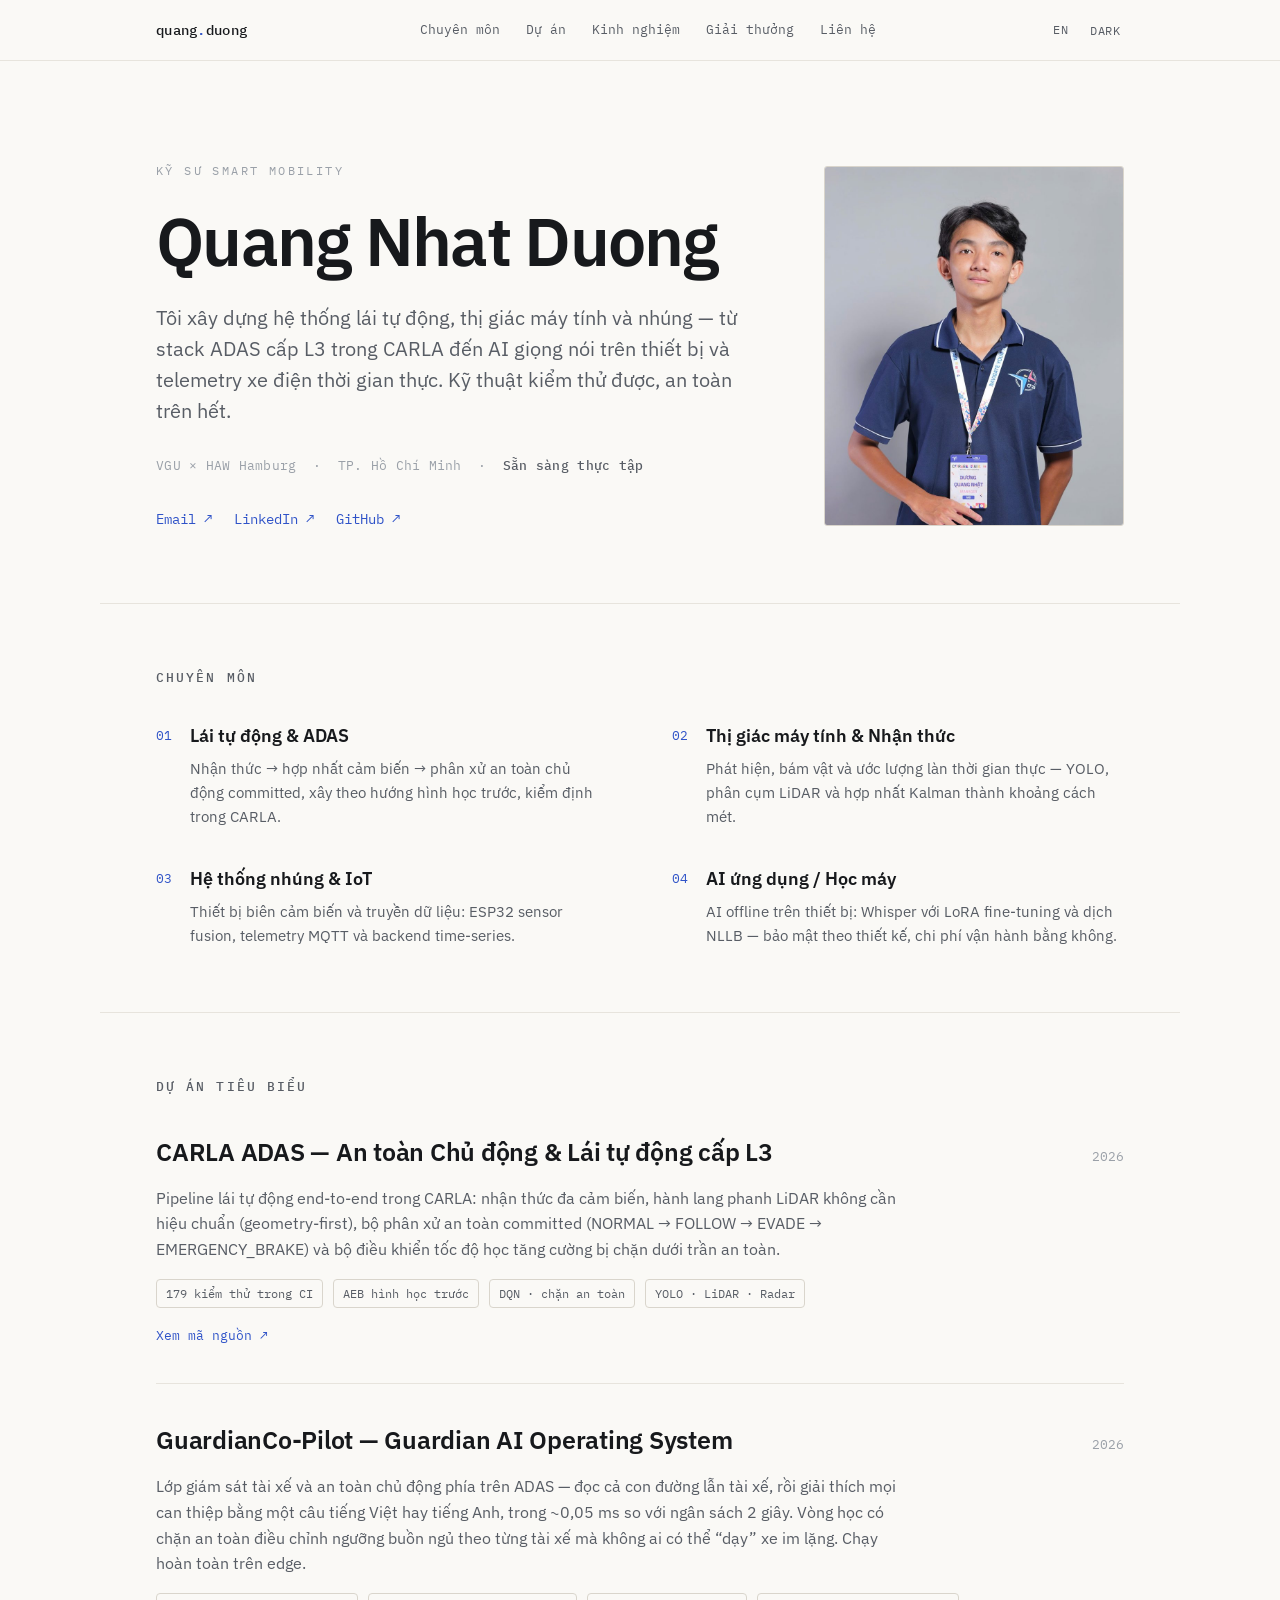
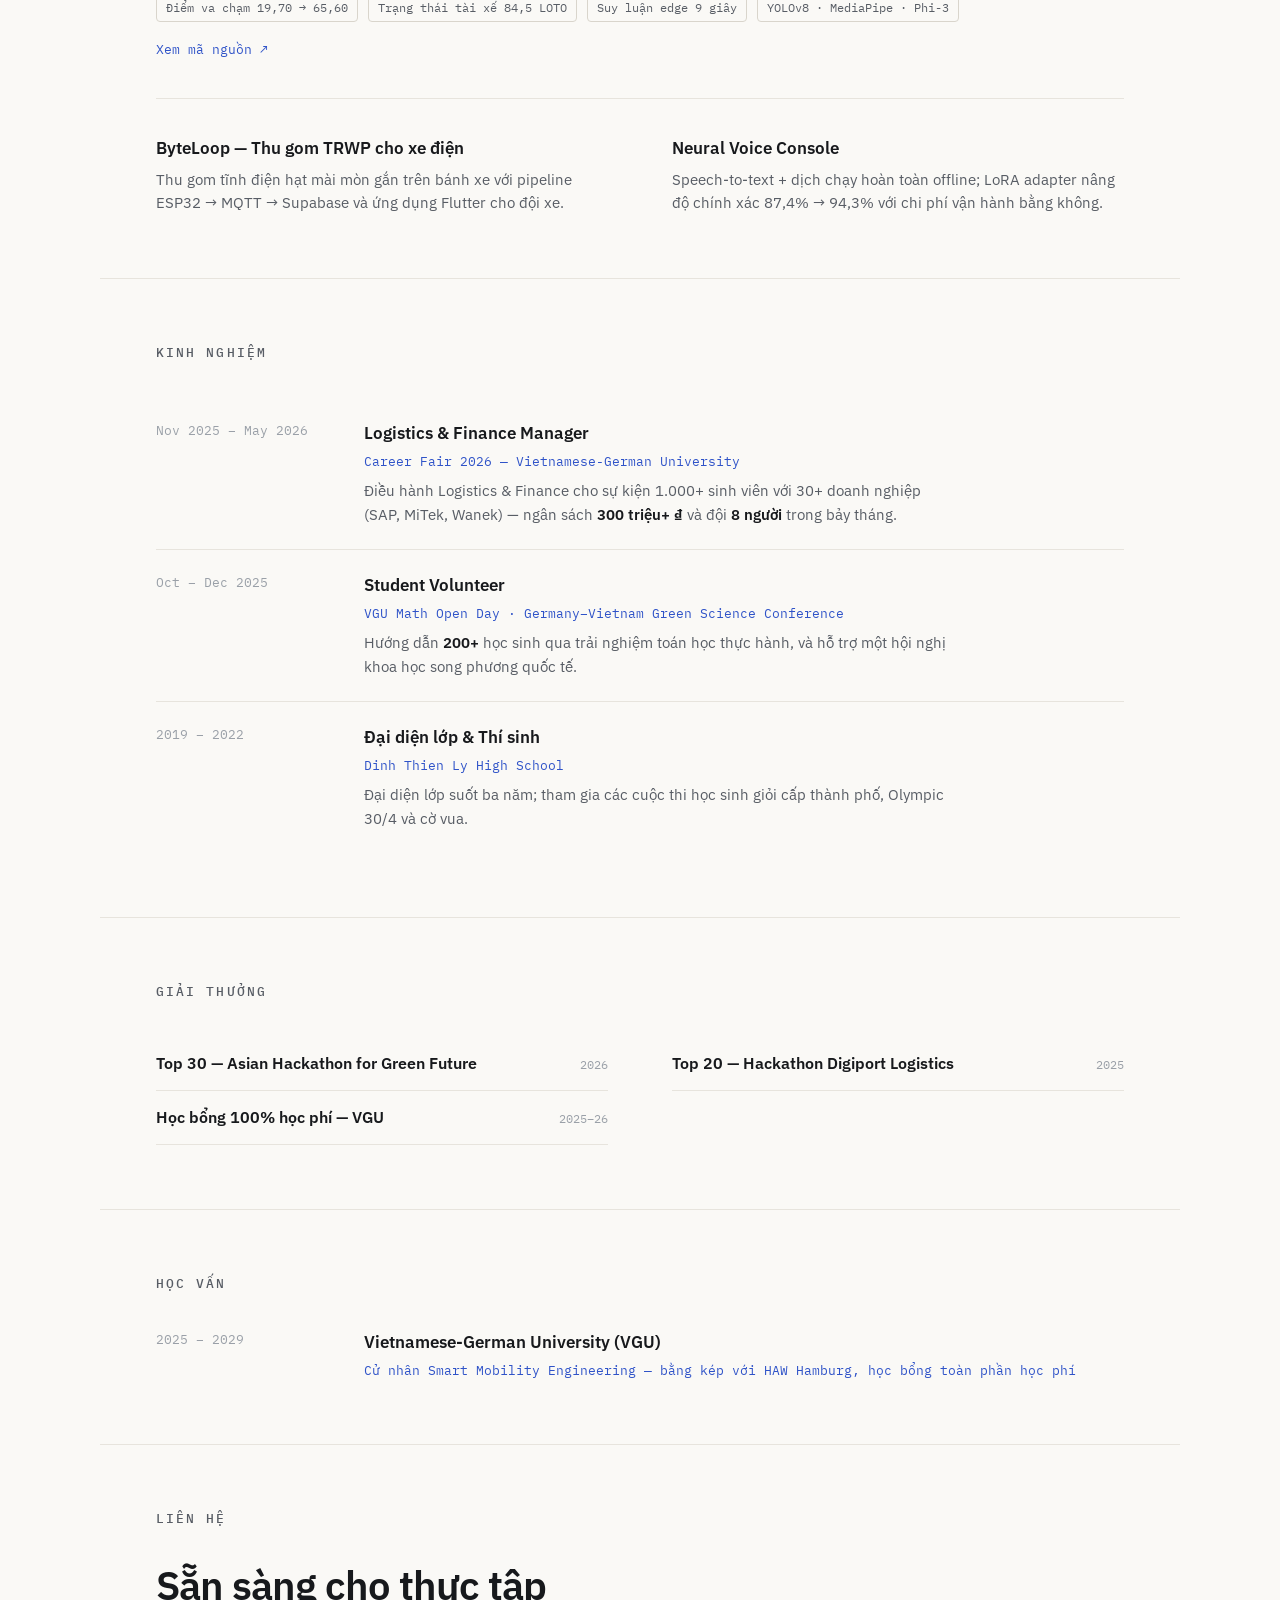
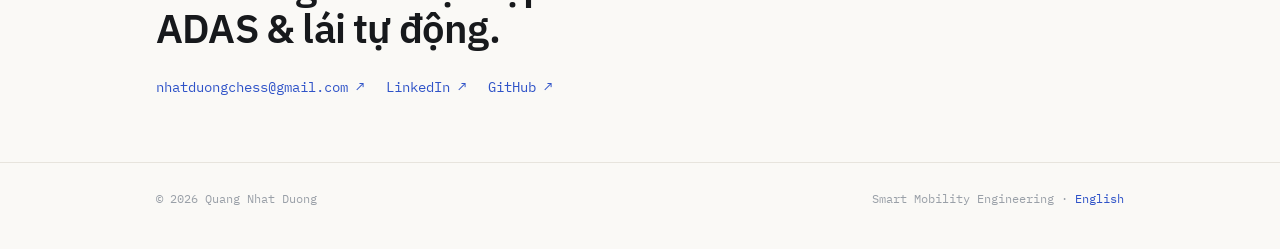
==== commit 62e0390f: "Present GuardianCo-Pilot as a personal project, not a competition entry Removes every Top 14 / FPT A" ====
--- a/index.html
+++ b/index.html
@@ -83,13 +83,14 @@
     <div class="work-item">
       <div class="work-head">
         <div class="work-title">GuardianCo-Pilot — Guardian AI Operating System</div>
-        <span class="work-year hl">Top 14 · FPT 2026</span>
+        <span class="work-year">2026</span>
       </div>
-      <p class="work-desc">Lớp AI operating-system phía trên ADAS cho VinFast — đọc cả con đường lẫn tài xế và giải thích mọi cảnh báo, chạy hoàn toàn trên edge. Top 14 tại FPT Automotive Hackathon 2026.</p>
+      <p class="work-desc">Lớp giám sát tài xế và an toàn chủ động phía trên ADAS — đọc cả con đường lẫn tài xế, rồi giải thích mọi can thiệp bằng một câu tiếng Việt hay tiếng Anh, trong ~0,05 ms so với ngân sách 2 giây. Vòng học có chặn an toàn điều chỉnh ngưỡng buồn ngủ theo từng tài xế mà không ai có thể “dạy” xe im lặng. Chạy hoàn toàn trên edge.</p>
       <div class="chips">
         <span class="chip">Điểm va chạm 19,70 → 65,60</span><span class="chip">Trạng thái tài xế 84,5 LOTO</span>
         <span class="chip">Suy luận edge 9&nbsp;giây</span><span class="chip">YOLOv8 · MediaPipe · Phi-3</span>
       </div>
+      <a class="src-link" href="https://github.com/nhatduongchess-cloud/guardian-co-pilot" target="_blank" rel="noopener">Xem mã nguồn ↗</a>
     </div>
 
     <hr class="rule">
@@ -135,7 +136,6 @@
   <section class="section wrap" id="awards">
     <h2 class="sec-label">Giải thưởng</h2>
     <div class="awards">
-      <div class="award"><span class="t">Top 14 — FPT Automotive Hackathon</span><span class="y">2026</span></div>
       <div class="award"><span class="t">Top 30 — Asian Hackathon for Green Future</span><span class="y">2026</span></div>
       <div class="award"><span class="t">Top 20 — Hackathon Digiport Logistics</span><span class="y">2025</span></div>
       <div class="award"><span class="t">Học bổng 100% học phí — VGU</span><span class="y">2025–26</span></div>
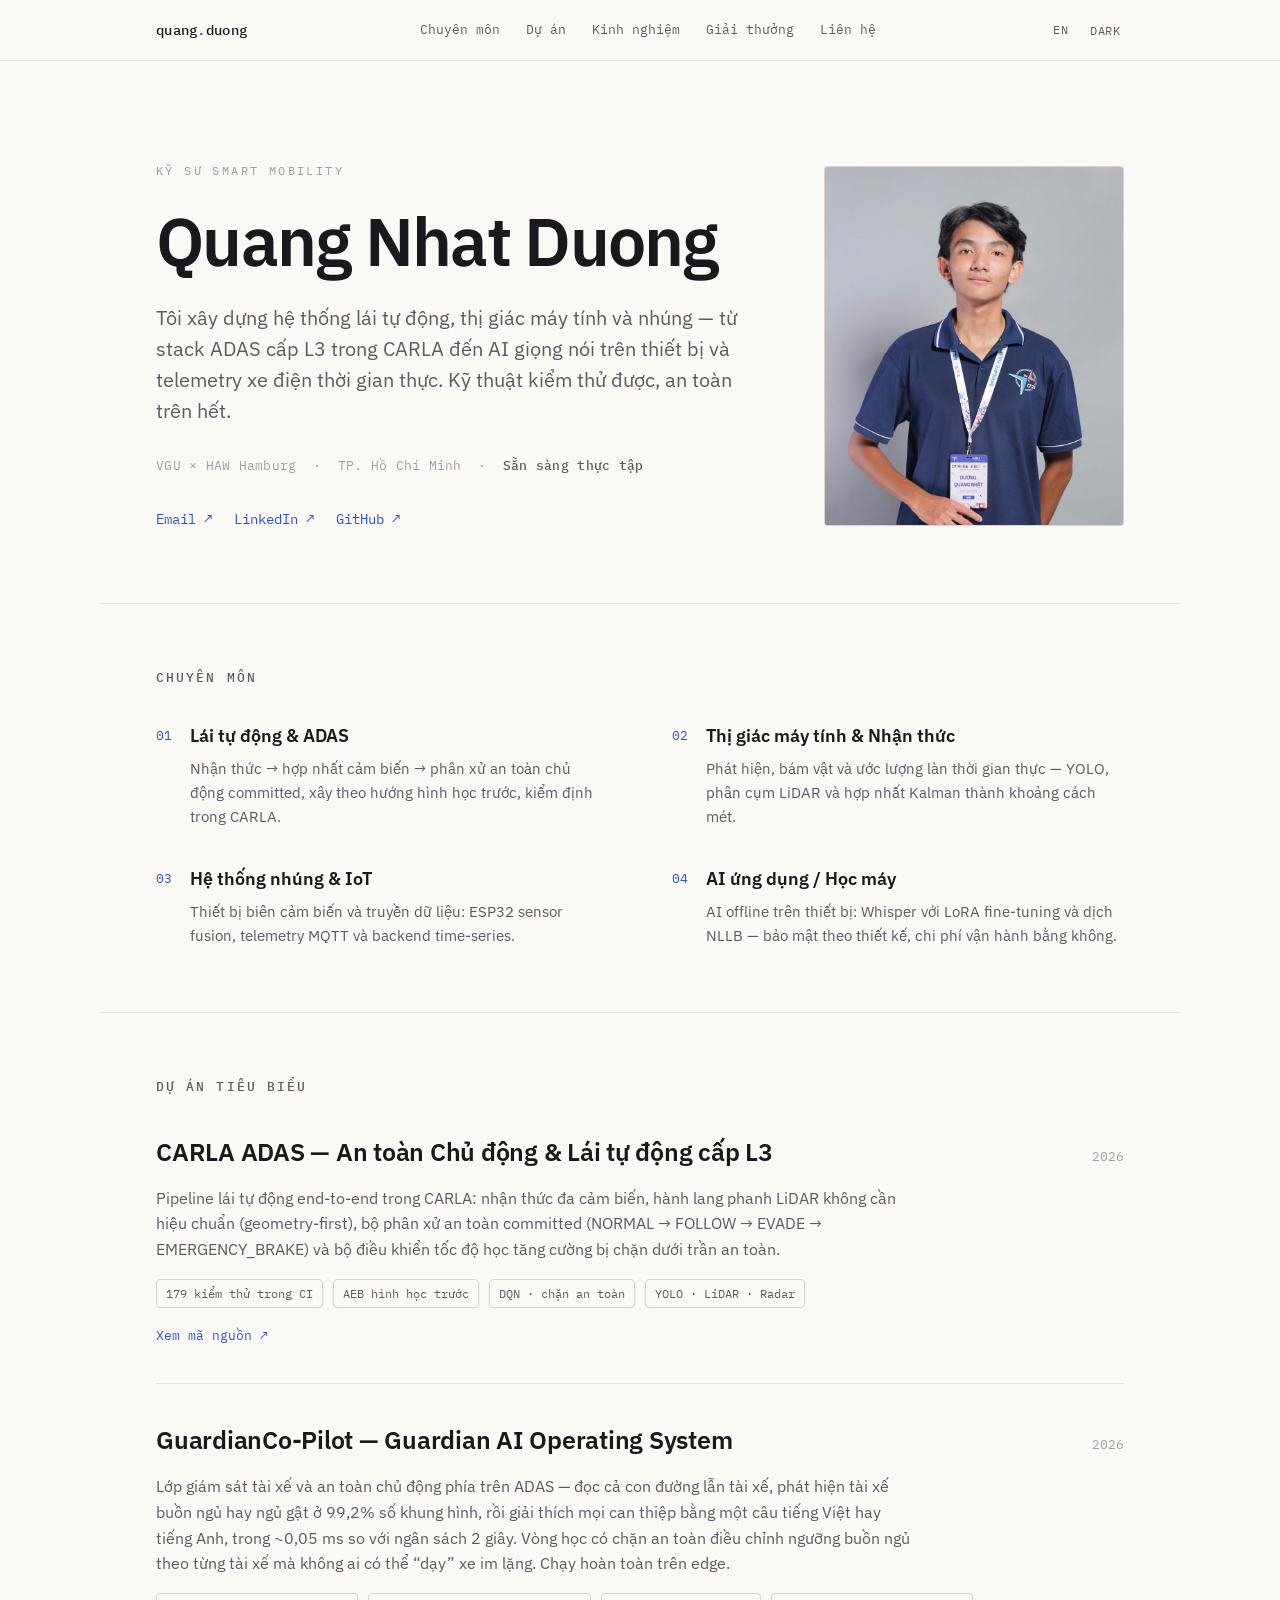
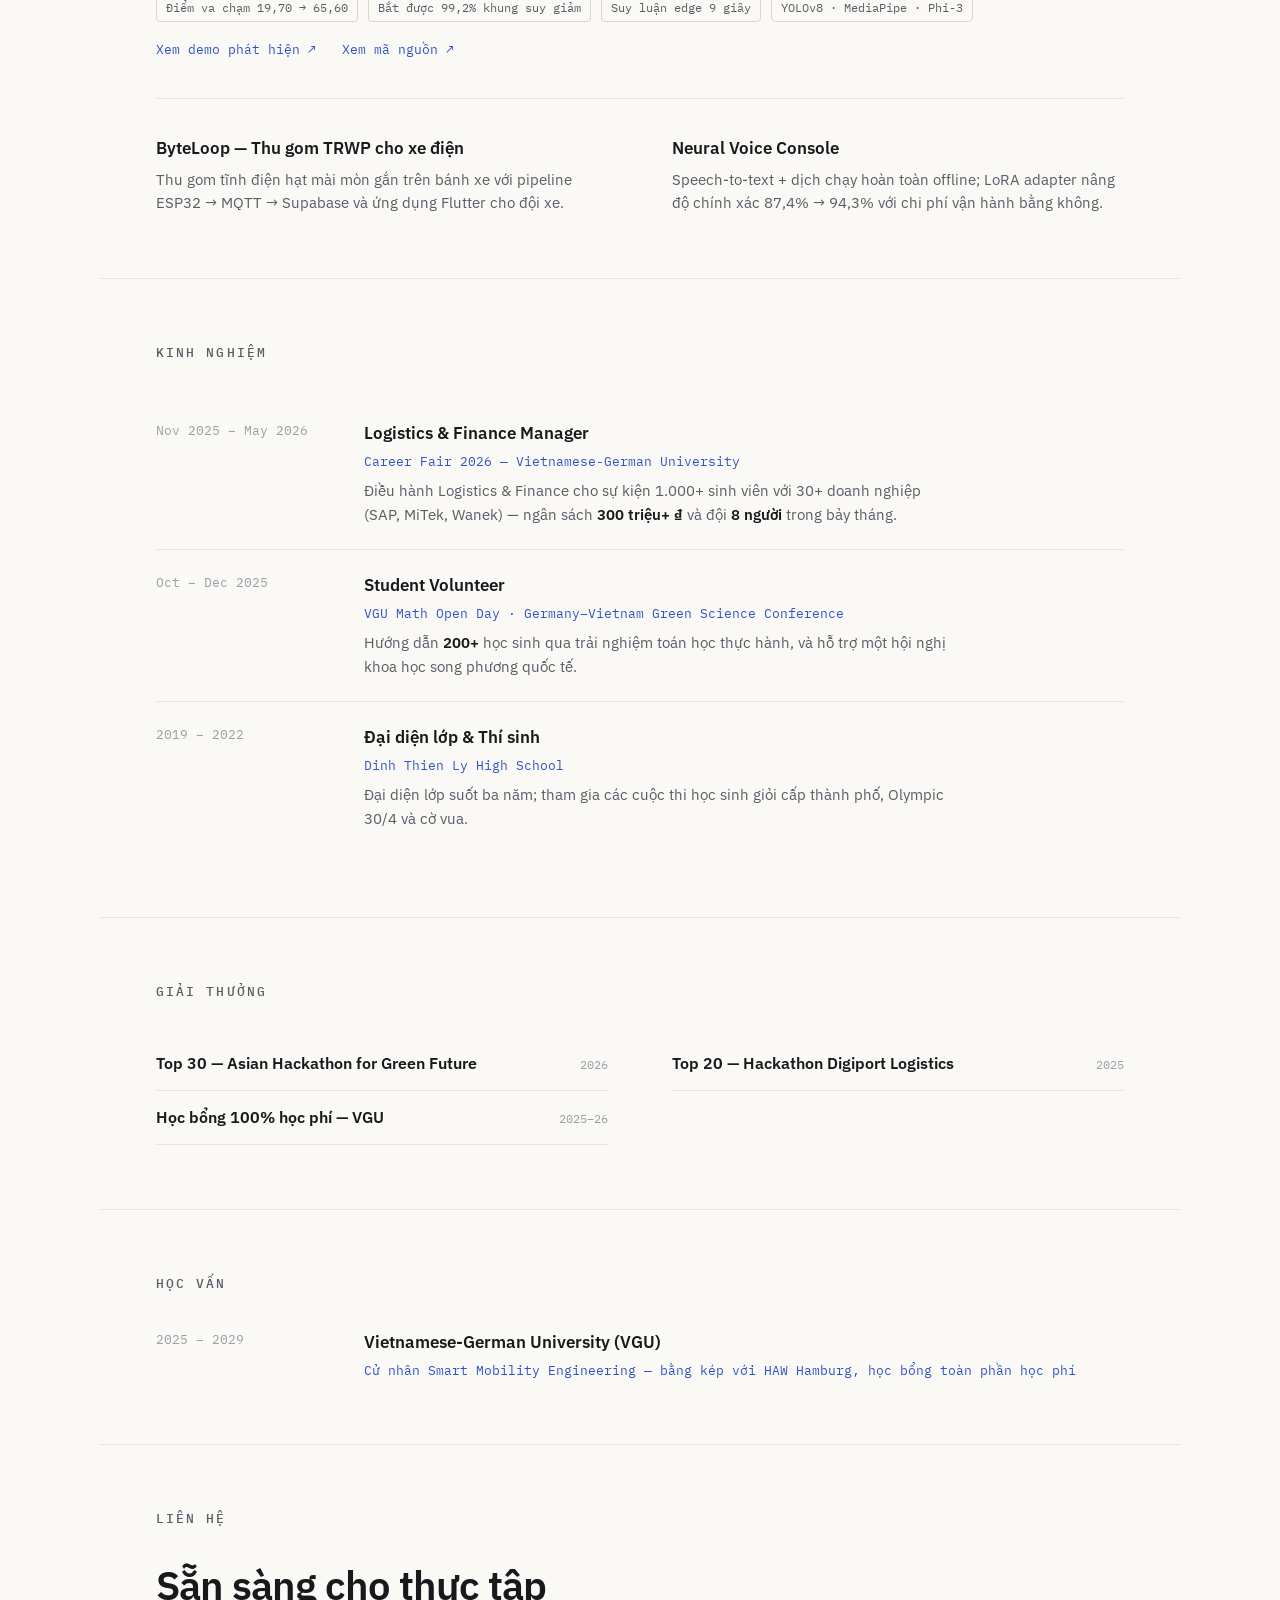
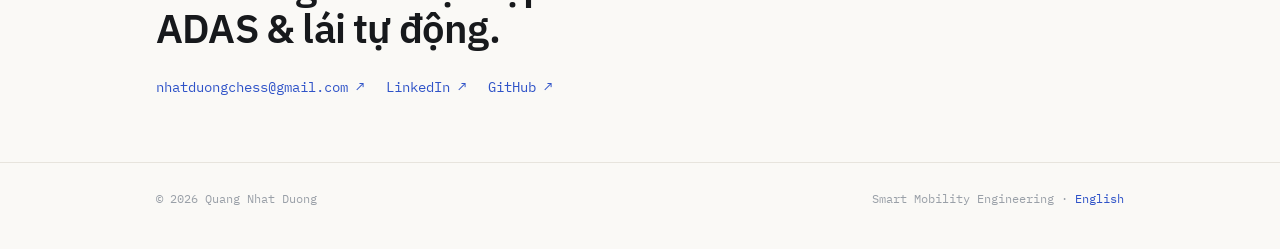
==== commit 6d45fcdb: "Publish the drowsiness detection demo and link it from the Guardian card The strongest evidence in t" ====
--- a/index.html
+++ b/index.html
@@ -85,11 +85,12 @@
         <div class="work-title">GuardianCo-Pilot — Guardian AI Operating System</div>
         <span class="work-year">2026</span>
       </div>
-      <p class="work-desc">Lớp giám sát tài xế và an toàn chủ động phía trên ADAS — đọc cả con đường lẫn tài xế, rồi giải thích mọi can thiệp bằng một câu tiếng Việt hay tiếng Anh, trong ~0,05 ms so với ngân sách 2 giây. Vòng học có chặn an toàn điều chỉnh ngưỡng buồn ngủ theo từng tài xế mà không ai có thể “dạy” xe im lặng. Chạy hoàn toàn trên edge.</p>
+      <p class="work-desc">Lớp giám sát tài xế và an toàn chủ động phía trên ADAS — đọc cả con đường lẫn tài xế, phát hiện tài xế buồn ngủ hay ngủ gật ở 99,2% số khung hình, rồi giải thích mọi can thiệp bằng một câu tiếng Việt hay tiếng Anh, trong ~0,05 ms so với ngân sách 2 giây. Vòng học có chặn an toàn điều chỉnh ngưỡng buồn ngủ theo từng tài xế mà không ai có thể “dạy” xe im lặng. Chạy hoàn toàn trên edge.</p>
       <div class="chips">
-        <span class="chip">Điểm va chạm 19,70 → 65,60</span><span class="chip">Trạng thái tài xế 84,5 LOTO</span>
+        <span class="chip">Điểm va chạm 19,70 → 65,60</span><span class="chip">Bắt được 99,2% khung suy giảm</span>
         <span class="chip">Suy luận edge 9&nbsp;giây</span><span class="chip">YOLOv8 · MediaPipe · Phi-3</span>
       </div>
+      <a class="src-link" href="guardian-drowsiness.html">Xem demo phát hiện ↗</a>
       <a class="src-link" href="https://github.com/nhatduongchess-cloud/guardian-co-pilot" target="_blank" rel="noopener">Xem mã nguồn ↗</a>
     </div>
 
--- a/styles.css
+++ b/styles.css
@@ -105,6 +105,8 @@
 .chips{display:flex;flex-wrap:wrap;gap:8px 10px;margin-bottom:14px;}
 .chip{font-family:var(--mono);font-size:12px;color:var(--sub);border:1px solid var(--line-2);border-radius:4px;padding:4px 9px;}
 .src-link{font-family:var(--mono);font-size:13px;}
+/* Two links on one card need real space between them, not a collapsed newline. */
+.src-link + .src-link{margin-left:22px;}
 .mini-grid{display:grid;grid-template-columns:repeat(2,minmax(0,1fr));gap:28px 64px;}
 .mini h3{font-size:17px;font-weight:600;margin:0 0 6px;}
 .mini p{color:var(--sub);font-size:14.5px;margin:0;}
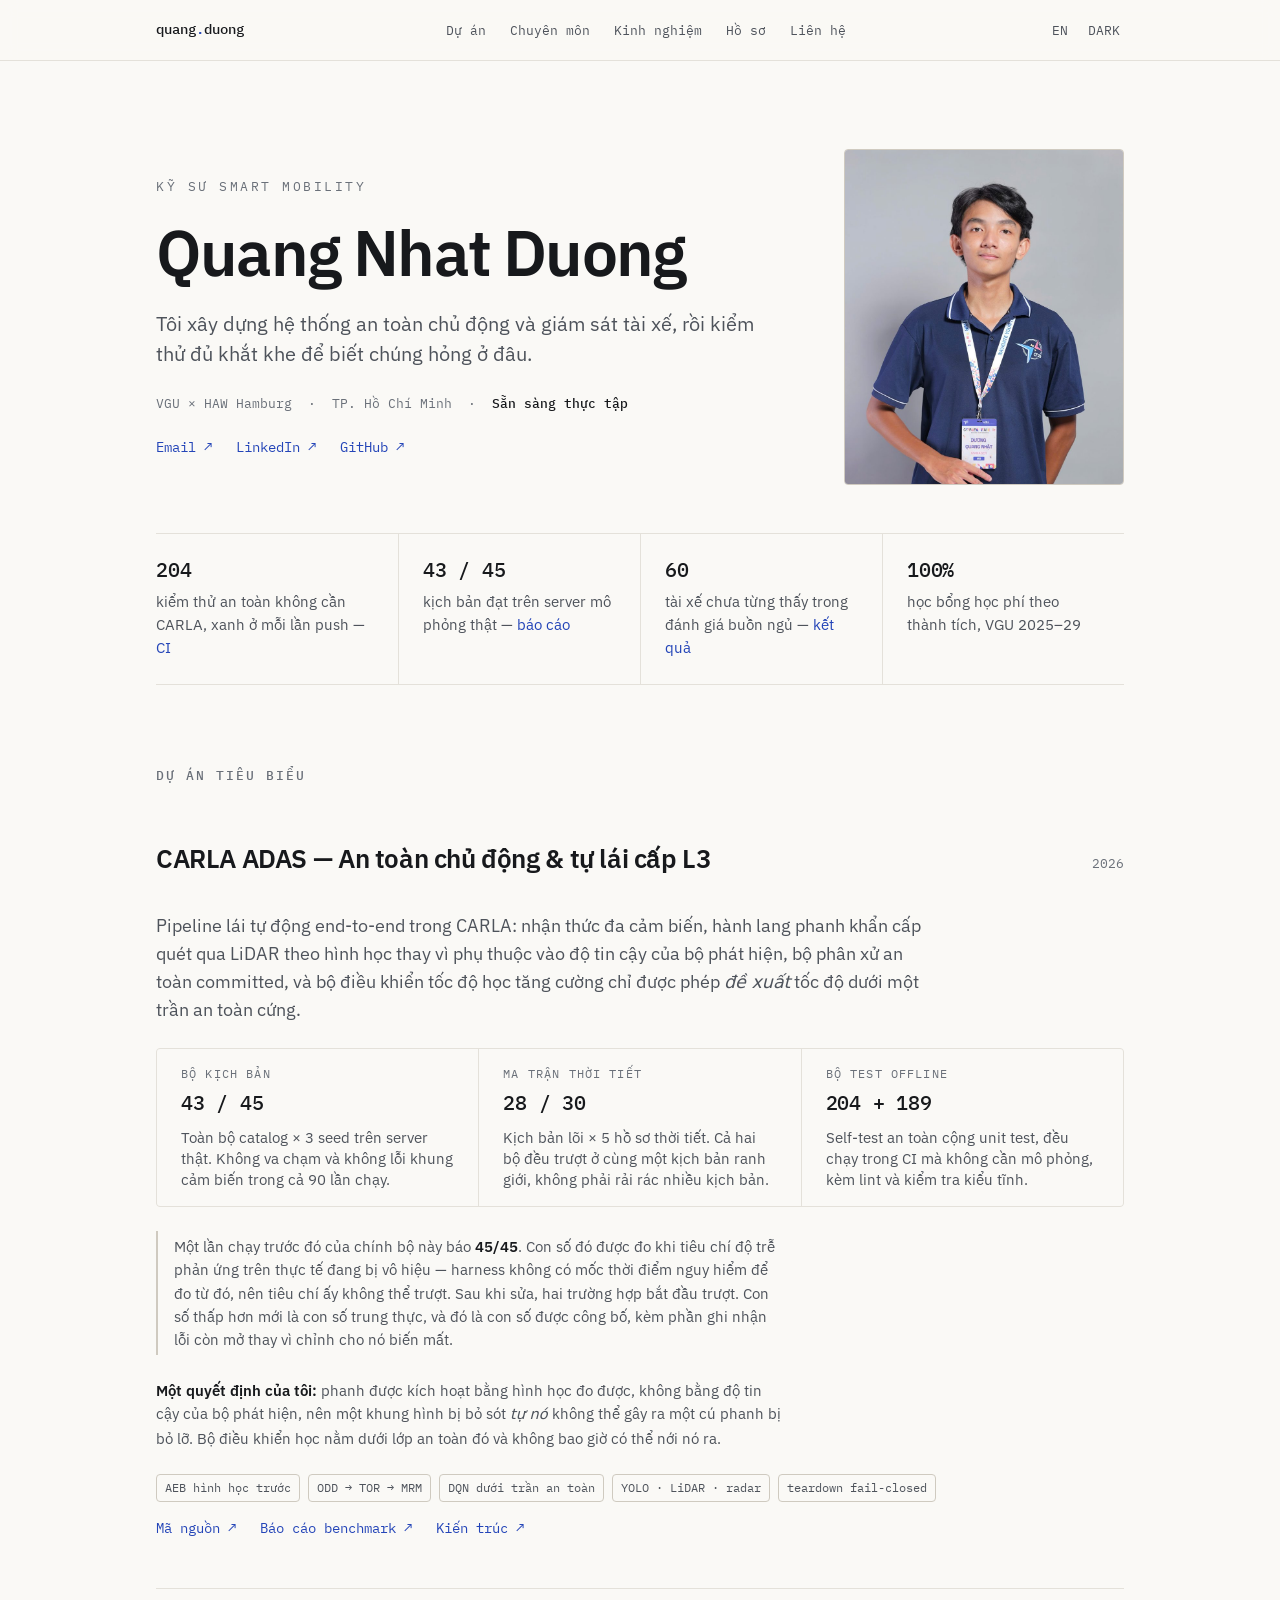
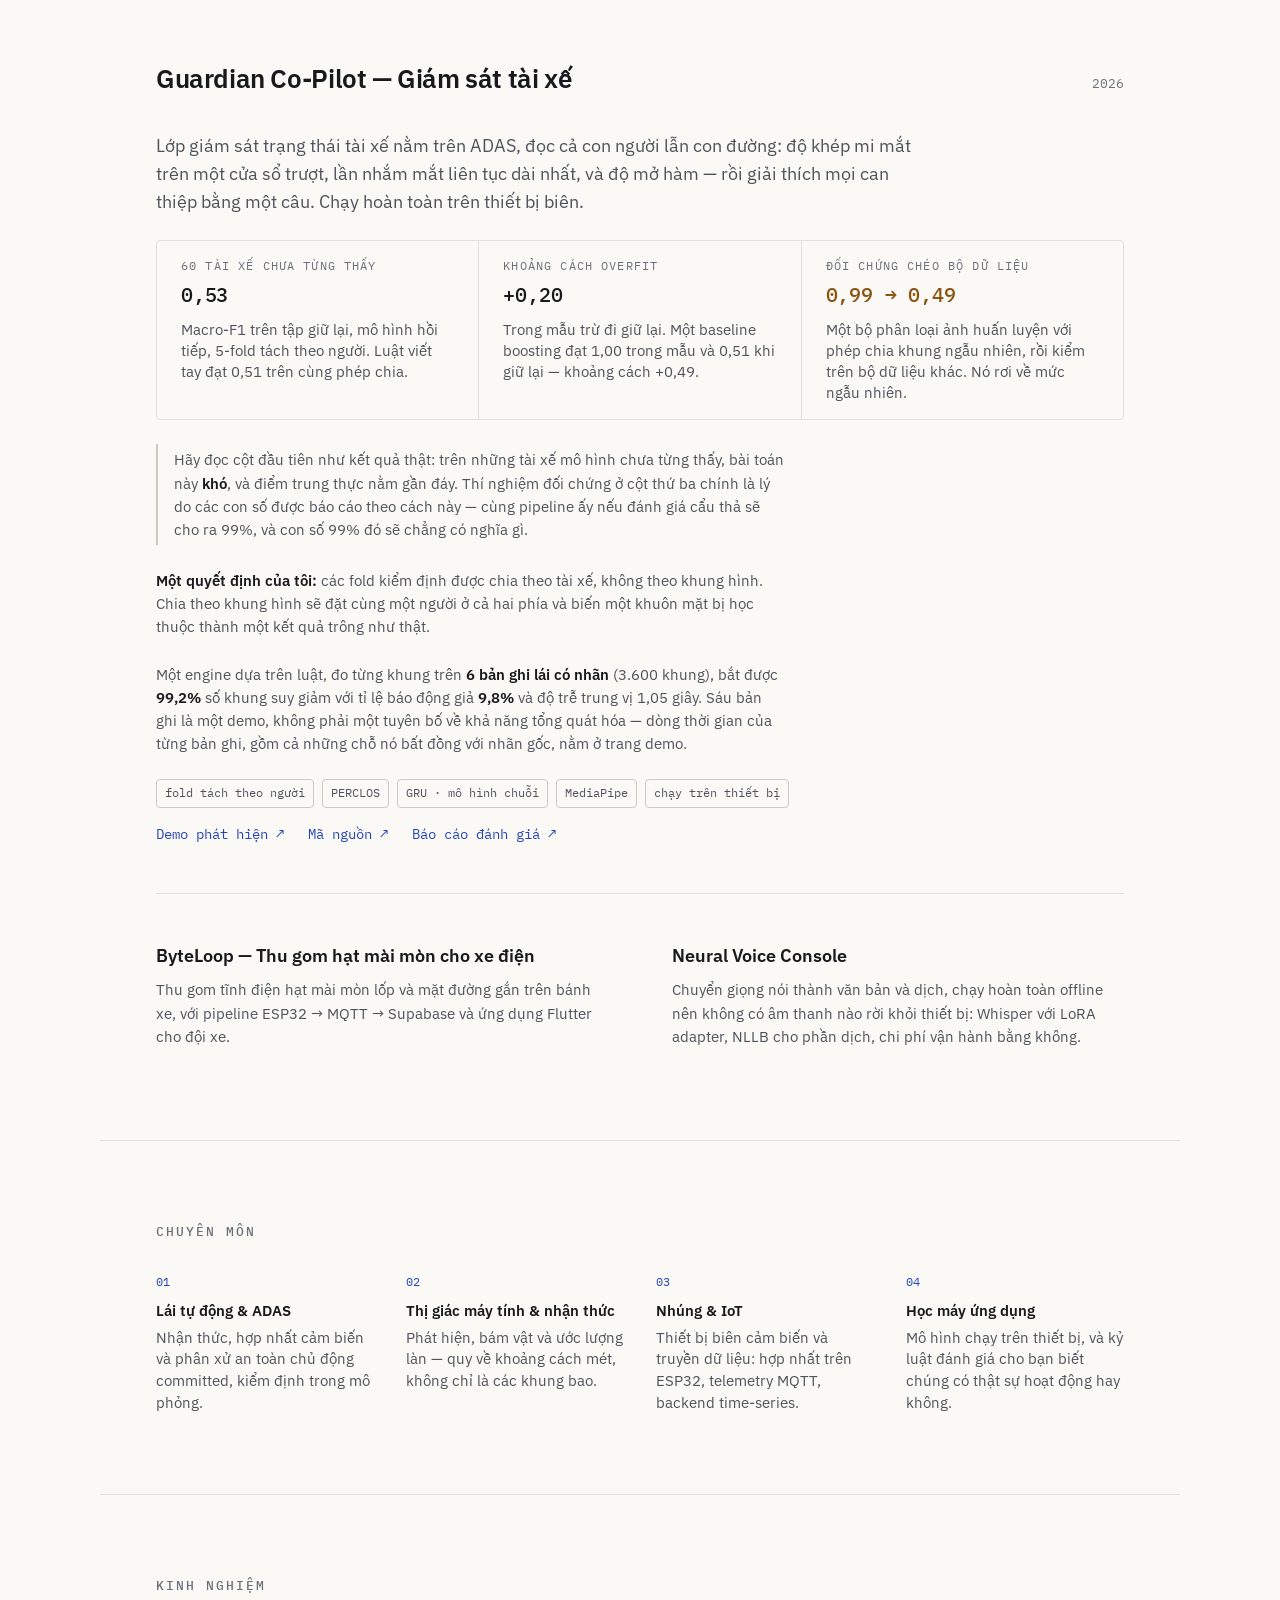
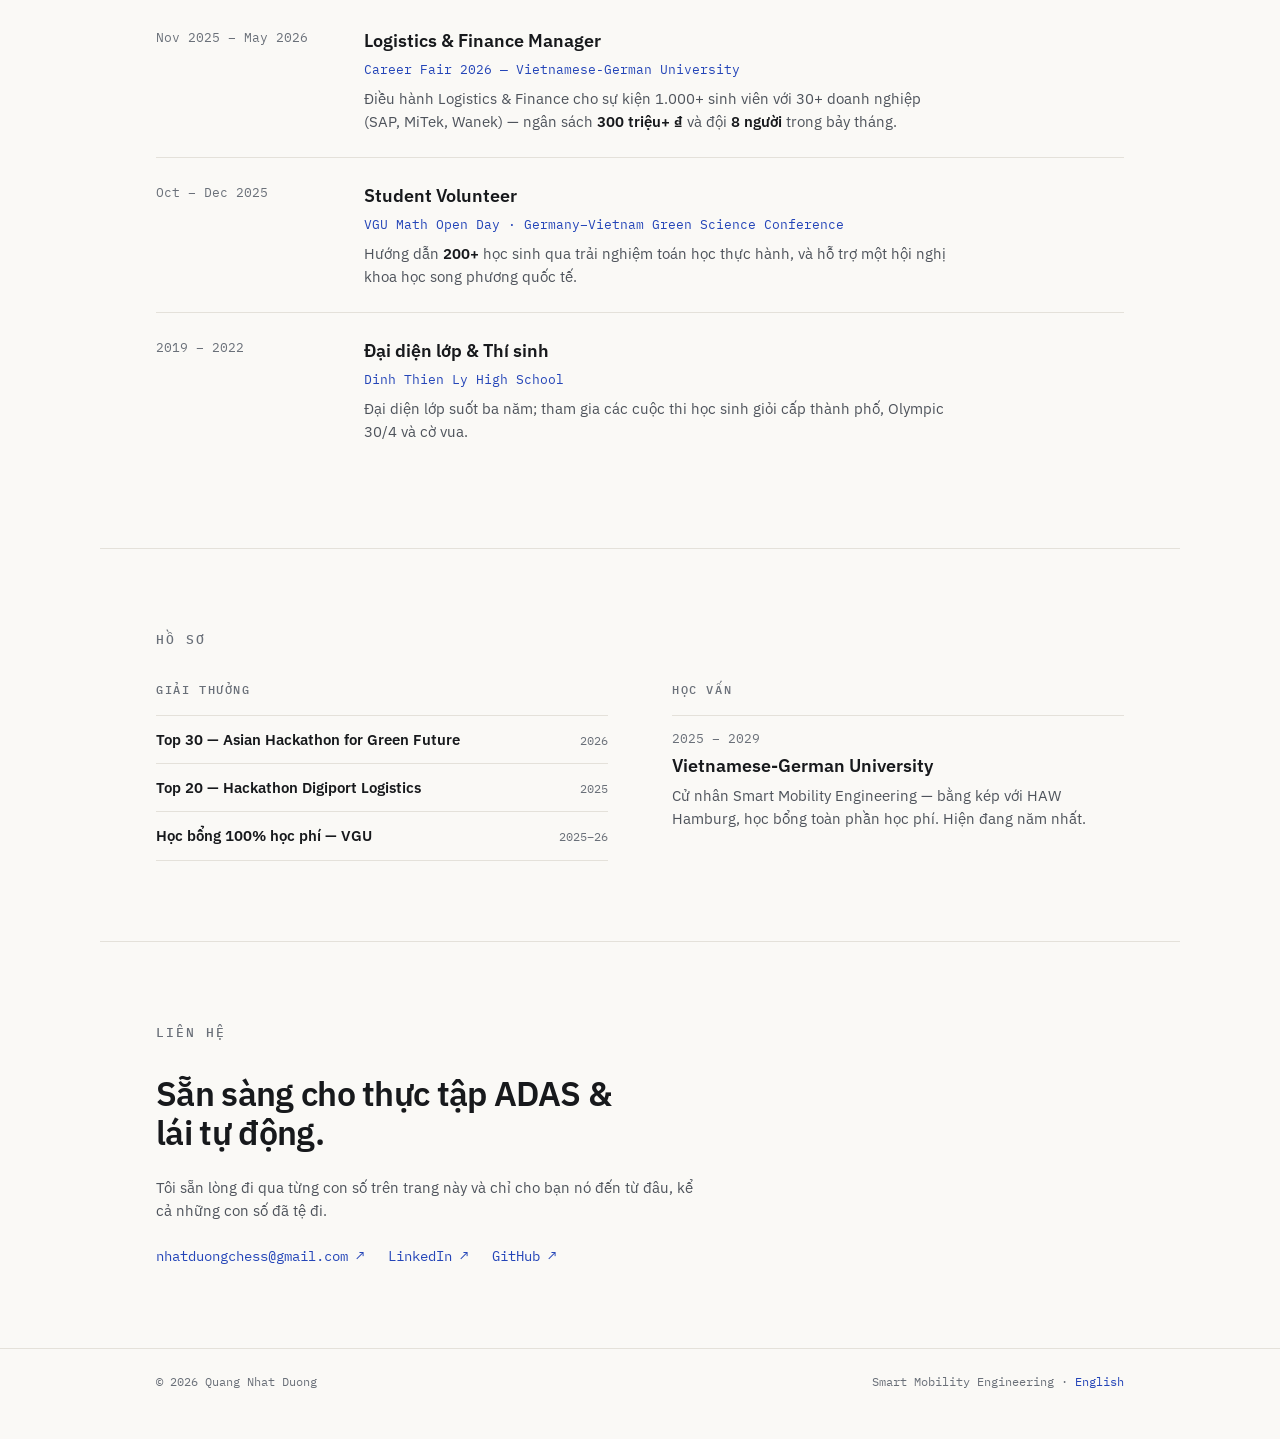
==== commit b1798807: "Redesign: lead with evidence, and correct the numbers on the cards The old page put a four-item "foc" ====
--- a/index.html
+++ b/index.html
@@ -4,7 +4,7 @@
 <meta charset="UTF-8">
 <meta name="viewport" content="width=device-width, initial-scale=1.0">
 <title>Quang Nhat Duong — Kỹ sư Smart Mobility</title>
-<meta name="description" content="Quang Nhat Duong — sinh viên Smart Mobility Engineering, xây dựng hệ thống lái tự động, thị giác máy tính và nhúng. ADAS L3 trong CARLA, AI giọng nói offline, telemetry xe điện thời gian thực.">
+<meta name="description" content="Quang Nhat Duong — sinh viên Smart Mobility Engineering, xây dựng hệ thống an toàn chủ động và giám sát tài xế. ADAS cấp L3 trong CARLA, kiểm định trên server thật; phát hiện buồn ngủ đánh giá trên 60 tài xế chưa từng thấy.">
 <link rel="preconnect" href="https://fonts.googleapis.com">
 <link rel="preconnect" href="https://fonts.gstatic.com" crossorigin>
 <link rel="stylesheet" href="https://fonts.googleapis.com/css2?family=IBM+Plex+Mono:wght@400;500&family=IBM+Plex+Sans:wght@400;500;600;700&display=swap">
@@ -12,18 +12,20 @@
 </head>
 <body>
 
+<a class="skip" href="#main">Tới nội dung chính</a>
+
 <div class="topbar">
   <div class="wrap topbar-inner">
     <a class="brand" href="#top">quang<span class="d">.</span>duong</a>
-    <nav class="topnav">
+    <nav class="topnav" aria-label="Các mục">
+      <a href="#work">Dự án</a>
       <a href="#focus">Chuyên môn</a>
-      <a href="#work">Dự án</a>
       <a href="#experience">Kinh nghiệm</a>
-      <a href="#awards">Giải thưởng</a>
+      <a href="#background">Hồ sơ</a>
       <a href="#contact">Liên hệ</a>
     </nav>
     <div class="controls">
-      <a class="icon-btn" href="en.html" title="English">EN</a>
+      <a class="icon-btn" href="en.html" title="English" hreflang="en">EN</a>
       <button class="icon-btn" data-theme-toggle aria-label="Đổi giao diện sáng/tối"><span class="tstate">DARK</span></button>
     </div>
   </div>
@@ -34,7 +36,7 @@
     <div class="hero-main">
       <div class="eyebrow">Kỹ sư Smart Mobility</div>
       <h1 class="hero-name">Quang Nhat Duong</h1>
-      <p class="hero-lead">Tôi xây dựng hệ thống lái tự động, thị giác máy tính và nhúng — từ stack ADAS cấp L3 trong CARLA đến AI giọng nói trên thiết bị và telemetry xe điện thời gian thực. Kỹ thuật kiểm thử được, an toàn trên hết.</p>
+      <p class="hero-lead">Tôi xây dựng hệ thống an toàn chủ động và giám sát tài xế, rồi kiểm thử đủ khắt khe để biết chúng hỏng ở đâu.</p>
       <div class="hero-meta">VGU&nbsp;×&nbsp;HAW&nbsp;Hamburg &nbsp;·&nbsp; TP.&nbsp;Hồ&nbsp;Chí&nbsp;Minh &nbsp;·&nbsp; <b>Sẵn sàng thực tập</b></div>
       <div class="hero-links">
         <a href="mailto:nhatduongchess@gmail.com">Email&nbsp;↗</a>
@@ -43,62 +45,177 @@
       </div>
     </div>
     <div class="hero-portrait">
-      <img src="assets/portrait.jpg" alt="Chân dung Quang Nhat Duong" width="300" height="360">
+      <img src="assets/portrait.jpg" alt="Chân dung Quang Nhat Duong" width="280" height="336">
     </div>
   </div>
 </header>
 
-<main>
+<div class="wrap">
+  <div class="evidence">
+    <div class="ev">
+      <div class="ev-v">204</div>
+      <div class="ev-k">kiểm thử an toàn không cần CARLA, xanh ở mỗi lần push —
+        <a href="https://github.com/nhatduongchess-cloud/carla-adas-active-safety-project/actions" target="_blank" rel="noopener">CI</a></div>
+    </div>
+    <div class="ev">
+      <div class="ev-v">43 / 45</div>
+      <div class="ev-k">kịch bản đạt trên server mô phỏng thật —
+        <a href="https://github.com/nhatduongchess-cloud/carla-adas-active-safety-project/blob/main/docs/benchmarks/README.md" target="_blank" rel="noopener">báo cáo</a></div>
+    </div>
+    <div class="ev">
+      <div class="ev-v">60</div>
+      <div class="ev-k">tài xế chưa từng thấy trong đánh giá buồn ngủ —
+        <a href="https://github.com/nhatduongchess-cloud/guardian-co-pilot/blob/main/docs/opendata/rldd_report.md" target="_blank" rel="noopener">kết quả</a></div>
+    </div>
+    <div class="ev">
+      <div class="ev-v">100%</div>
+      <div class="ev-k">học bổng học phí theo thành tích, VGU 2025–29</div>
+    </div>
+  </div>
+</div>
+
+<main id="main">
+
+  <!-- DỰ ÁN -->
+  <section class="section wrap" id="work">
+    <h2 class="sec-label">Dự án tiêu biểu</h2>
+
+    <article class="case">
+      <div class="case-head">
+        <h3 class="case-title">CARLA ADAS — An toàn chủ động &amp; tự lái cấp&nbsp;L3</h3>
+        <span class="case-year">2026</span>
+      </div>
+      <p class="case-lede">Pipeline lái tự động end-to-end trong CARLA: nhận thức đa cảm biến, hành lang phanh khẩn cấp
+        quét qua LiDAR theo hình học thay vì phụ thuộc vào độ tin cậy của bộ phát hiện, bộ phân xử an toàn committed,
+        và bộ điều khiển tốc độ học tăng cường chỉ được phép <em>đề xuất</em> tốc độ dưới một trần an toàn cứng.</p>
+
+      <div class="metrics">
+        <div class="metric">
+          <div class="m-k">Bộ kịch bản</div>
+          <div class="m-v">43 / 45</div>
+          <div class="m-n">Toàn bộ catalog × 3 seed trên server thật. Không va chạm và không lỗi khung cảm biến
+            trong cả 90 lần chạy.</div>
+        </div>
+        <div class="metric">
+          <div class="m-k">Ma trận thời tiết</div>
+          <div class="m-v">28 / 30</div>
+          <div class="m-n">Kịch bản lõi × 5 hồ sơ thời tiết. Cả hai bộ đều trượt ở cùng một kịch bản ranh giới,
+            không phải rải rác nhiều kịch bản.</div>
+        </div>
+        <div class="metric">
+          <div class="m-k">Bộ test offline</div>
+          <div class="m-v">204 + 189</div>
+          <div class="m-n">Self-test an toàn cộng unit test, đều chạy trong CI mà không cần mô phỏng,
+            kèm lint và kiểm tra kiểu tĩnh.</div>
+        </div>
+      </div>
+
+      <p class="caveat">Một lần chạy trước đó của chính bộ này báo <b>45/45</b>. Con số đó được đo khi tiêu chí độ trễ
+        phản ứng trên thực tế đang bị vô hiệu — harness không có mốc thời điểm nguy hiểm để đo từ đó, nên tiêu chí ấy
+        không thể trượt. Sau khi sửa, hai trường hợp bắt đầu trượt. Con số thấp hơn mới là con số trung thực, và đó là
+        con số được công bố, kèm phần ghi nhận lỗi còn mở thay vì chỉnh cho nó biến mất.</p>
+
+      <p class="decision"><b>Một quyết định của tôi:</b> phanh được kích hoạt bằng hình học đo được, không bằng độ tin cậy
+        của bộ phát hiện, nên một khung hình bị bỏ sót <em>tự nó</em> không thể gây ra một cú phanh bị bỏ lỡ. Bộ điều khiển
+        học nằm dưới lớp an toàn đó và không bao giờ có thể nới nó ra.</p>
+
+      <div class="chips">
+        <span class="chip">AEB hình học trước</span><span class="chip">ODD → TOR → MRM</span>
+        <span class="chip">DQN dưới trần an toàn</span><span class="chip">YOLO · LiDAR · radar</span>
+        <span class="chip">teardown fail-closed</span>
+      </div>
+      <div class="sources">
+        <a href="https://github.com/nhatduongchess-cloud/carla-adas-active-safety-project" target="_blank" rel="noopener">Mã nguồn&nbsp;↗</a>
+        <a href="https://github.com/nhatduongchess-cloud/carla-adas-active-safety-project/blob/main/docs/benchmarks/README.md" target="_blank" rel="noopener">Báo cáo benchmark&nbsp;↗</a>
+        <a href="https://github.com/nhatduongchess-cloud/carla-adas-active-safety-project/blob/main/docs/ARCHITECTURE.md" target="_blank" rel="noopener">Kiến trúc&nbsp;↗</a>
+      </div>
+    </article>
+
+    <article class="case">
+      <div class="case-head">
+        <h3 class="case-title">Guardian Co-Pilot — Giám sát tài xế</h3>
+        <span class="case-year">2026</span>
+      </div>
+      <p class="case-lede">Lớp giám sát trạng thái tài xế nằm trên ADAS, đọc cả con người lẫn con đường: độ khép mi mắt
+        trên một cửa sổ trượt, lần nhắm mắt liên tục dài nhất, và độ mở hàm — rồi giải thích mọi can thiệp bằng một câu.
+        Chạy hoàn toàn trên thiết bị biên.</p>
+
+      <div class="metrics">
+        <div class="metric">
+          <div class="m-k">60 tài xế chưa từng thấy</div>
+          <div class="m-v">0,53</div>
+          <div class="m-n">Macro-F1 trên tập giữ lại, mô hình hồi tiếp, 5-fold tách theo người. Luật viết tay
+            đạt 0,51 trên cùng phép chia.</div>
+        </div>
+        <div class="metric">
+          <div class="m-k">Khoảng cách overfit</div>
+          <div class="m-v">+0,20</div>
+          <div class="m-n">Trong mẫu trừ đi giữ lại. Một baseline boosting đạt 1,00 trong mẫu và 0,51 khi giữ lại —
+            khoảng cách +0,49.</div>
+        </div>
+        <div class="metric">
+          <div class="m-k">Đối chứng chéo bộ dữ liệu</div>
+          <div class="m-v warn">0,99 → 0,49</div>
+          <div class="m-n">Một bộ phân loại ảnh huấn luyện với phép chia khung ngẫu nhiên, rồi kiểm trên bộ dữ liệu
+            khác. Nó rơi về mức ngẫu nhiên.</div>
+        </div>
+      </div>
+
+      <p class="caveat">Hãy đọc cột đầu tiên như kết quả thật: trên những tài xế mô hình chưa từng thấy, bài toán này
+        <b>khó</b>, và điểm trung thực nằm gần đáy. Thí nghiệm đối chứng ở cột thứ ba chính là lý do các con số được báo
+        cáo theo cách này — cùng pipeline ấy nếu đánh giá cẩu thả sẽ cho ra 99%, và con số 99% đó sẽ chẳng có nghĩa gì.</p>
+
+      <p class="decision"><b>Một quyết định của tôi:</b> các fold kiểm định được chia theo tài xế, không theo khung hình.
+        Chia theo khung hình sẽ đặt cùng một người ở cả hai phía và biến một khuôn mặt bị học thuộc thành một kết quả
+        trông như thật.</p>
+
+      <p class="decision">Một engine dựa trên luật, đo từng khung trên <b>6 bản ghi lái có nhãn</b> (3.600 khung), bắt được
+        <b>99,2%</b> số khung suy giảm với tỉ lệ báo động giả <b>9,8%</b> và độ trễ trung vị 1,05&nbsp;giây. Sáu bản ghi là
+        một demo, không phải một tuyên bố về khả năng tổng quát hóa — dòng thời gian của từng bản ghi, gồm cả những chỗ nó
+        bất đồng với nhãn gốc, nằm ở trang demo.</p>
+
+      <div class="chips">
+        <span class="chip">fold tách theo người</span><span class="chip">PERCLOS</span>
+        <span class="chip">GRU · mô hình chuỗi</span><span class="chip">MediaPipe</span>
+        <span class="chip">chạy trên thiết bị</span>
+      </div>
+      <div class="sources">
+        <a href="guardian-drowsiness.html">Demo phát hiện&nbsp;↗</a>
+        <a href="https://github.com/nhatduongchess-cloud/guardian-co-pilot" target="_blank" rel="noopener">Mã nguồn&nbsp;↗</a>
+        <a href="https://github.com/nhatduongchess-cloud/guardian-co-pilot/blob/main/docs/opendata/rldd_report.md" target="_blank" rel="noopener">Báo cáo đánh giá&nbsp;↗</a>
+      </div>
+    </article>
+
+    <div class="mini-grid">
+      <div class="mini">
+        <h3>ByteLoop — Thu gom hạt mài mòn cho xe điện</h3>
+        <p>Thu gom tĩnh điện hạt mài mòn lốp và mặt đường gắn trên bánh xe, với pipeline ESP32 → MQTT → Supabase
+          và ứng dụng Flutter cho đội xe.</p>
+      </div>
+      <div class="mini">
+        <h3>Neural Voice Console</h3>
+        <p>Chuyển giọng nói thành văn bản và dịch, chạy hoàn toàn offline nên không có âm thanh nào rời khỏi thiết bị:
+          Whisper với LoRA adapter, NLLB cho phần dịch, chi phí vận hành bằng không.</p>
+      </div>
+    </div>
+  </section>
 
   <!-- CHUYÊN MÔN -->
   <section class="section wrap" id="focus">
     <h2 class="sec-label">Chuyên môn</h2>
-    <div class="focus">
-      <div class="focus-item"><span class="focus-no">01</span><div><h3>Lái tự động &amp; ADAS</h3><p>Nhận thức → hợp nhất cảm biến → phân xử an toàn chủ động committed, xây theo hướng hình học trước, kiểm định trong CARLA.</p></div></div>
-      <div class="focus-item"><span class="focus-no">02</span><div><h3>Thị giác máy tính &amp; Nhận thức</h3><p>Phát hiện, bám vật và ước lượng làn thời gian thực — YOLO, phân cụm LiDAR và hợp nhất Kalman thành khoảng cách mét.</p></div></div>
-      <div class="focus-item"><span class="focus-no">03</span><div><h3>Hệ thống nhúng &amp; IoT</h3><p>Thiết bị biên cảm biến và truyền dữ liệu: ESP32 sensor fusion, telemetry MQTT và backend time-series.</p></div></div>
-      <div class="focus-item"><span class="focus-no">04</span><div><h3>AI ứng dụng / Học máy</h3><p>AI offline trên thiết bị: Whisper với LoRA fine-tuning và dịch NLLB — bảo mật theo thiết kế, chi phí vận hành bằng không.</p></div></div>
-    </div>
-  </section>
-
-  <!-- DỰ ÁN -->
-  <section class="section wrap" id="work">
-    <h2 class="sec-label">Dự án tiêu biểu</h2>
-
-    <div class="work-item">
-      <div class="work-head">
-        <div class="work-title">CARLA ADAS — An toàn Chủ động &amp; Lái tự động cấp L3</div>
-        <span class="work-year">2026</span>
-      </div>
-      <p class="work-desc">Pipeline lái tự động end-to-end trong CARLA: nhận thức đa cảm biến, hành lang phanh LiDAR không cần hiệu chuẩn (geometry-first), bộ phân xử an toàn committed (NORMAL → FOLLOW → EVADE → EMERGENCY_BRAKE) và bộ điều khiển tốc độ học tăng cường bị chặn dưới trần an toàn.</p>
-      <div class="chips">
-        <span class="chip">179 kiểm thử trong CI</span><span class="chip">AEB hình học trước</span>
-        <span class="chip">DQN · chặn an toàn</span><span class="chip">YOLO · LiDAR · Radar</span>
-      </div>
-      <a class="src-link" href="https://github.com/nhatduongchess-cloud/carla-adas-active-safety-project" target="_blank" rel="noopener">Xem mã nguồn ↗</a>
-    </div>
-
-    <hr class="rule">
-
-    <div class="work-item">
-      <div class="work-head">
-        <div class="work-title">GuardianCo-Pilot — Guardian AI Operating System</div>
-        <span class="work-year">2026</span>
-      </div>
-      <p class="work-desc">Lớp giám sát tài xế và an toàn chủ động phía trên ADAS — đọc cả con đường lẫn tài xế, phát hiện tài xế buồn ngủ hay ngủ gật ở 99,2% số khung hình, rồi giải thích mọi can thiệp bằng một câu tiếng Việt hay tiếng Anh, trong ~0,05 ms so với ngân sách 2 giây. Vòng học có chặn an toàn điều chỉnh ngưỡng buồn ngủ theo từng tài xế mà không ai có thể “dạy” xe im lặng. Chạy hoàn toàn trên edge.</p>
-      <div class="chips">
-        <span class="chip">Điểm va chạm 19,70 → 65,60</span><span class="chip">Bắt được 99,2% khung suy giảm</span>
-        <span class="chip">Suy luận edge 9&nbsp;giây</span><span class="chip">YOLOv8 · MediaPipe · Phi-3</span>
-      </div>
-      <a class="src-link" href="guardian-drowsiness.html">Xem demo phát hiện ↗</a>
-      <a class="src-link" href="https://github.com/nhatduongchess-cloud/guardian-co-pilot" target="_blank" rel="noopener">Xem mã nguồn ↗</a>
-    </div>
-
-    <hr class="rule">
-
-    <div class="mini-grid">
-      <div class="mini"><h3>ByteLoop — Thu gom TRWP cho xe điện</h3><p>Thu gom tĩnh điện hạt mài mòn gắn trên bánh xe với pipeline ESP32 → MQTT → Supabase và ứng dụng Flutter cho đội xe.</p></div>
-      <div class="mini"><h3>Neural Voice Console</h3><p>Speech-to-text + dịch chạy hoàn toàn offline; LoRA adapter nâng độ chính xác 87,4% → 94,3% với chi phí vận hành bằng không.</p></div>
+    <div class="band">
+      <div class="band-item"><span class="band-no">01</span>
+        <h3>Lái tự động &amp; ADAS</h3>
+        <p>Nhận thức, hợp nhất cảm biến và phân xử an toàn chủ động committed, kiểm định trong mô phỏng.</p></div>
+      <div class="band-item"><span class="band-no">02</span>
+        <h3>Thị giác máy tính &amp; nhận thức</h3>
+        <p>Phát hiện, bám vật và ước lượng làn — quy về khoảng cách mét, không chỉ là các khung bao.</p></div>
+      <div class="band-item"><span class="band-no">03</span>
+        <h3>Nhúng &amp; IoT</h3>
+        <p>Thiết bị biên cảm biến và truyền dữ liệu: hợp nhất trên ESP32, telemetry MQTT, backend time-series.</p></div>
+      <div class="band-item"><span class="band-no">04</span>
+        <h3>Học máy ứng dụng</h3>
+        <p>Mô hình chạy trên thiết bị, và kỷ luật đánh giá cho bạn biết chúng có thật sự hoạt động hay không.</p></div>
     </div>
   </section>
 
@@ -111,7 +228,8 @@
         <div>
           <div class="role">Logistics &amp; Finance Manager</div>
           <div class="org">Career Fair 2026 — Vietnamese-German University</div>
-          <div class="body">Điều hành Logistics &amp; Finance cho sự kiện 1.000+ sinh viên với 30+ doanh nghiệp (SAP, MiTek, Wanek) — ngân sách <b>300 triệu+&nbsp;₫</b> và đội <b>8 người</b> trong bảy tháng.</div>
+          <div class="body">Điều hành Logistics &amp; Finance cho sự kiện 1.000+ sinh viên với 30+ doanh nghiệp
+            (SAP, MiTek, Wanek) — ngân sách <b>300 triệu+&nbsp;₫</b> và đội <b>8 người</b> trong bảy tháng.</div>
         </div>
       </div>
       <div class="entry">
@@ -119,7 +237,8 @@
         <div>
           <div class="role">Student Volunteer</div>
           <div class="org">VGU Math Open Day · Germany–Vietnam Green Science Conference</div>
-          <div class="body">Hướng dẫn <b>200+</b> học sinh qua trải nghiệm toán học thực hành, và hỗ trợ một hội nghị khoa học song phương quốc tế.</div>
+          <div class="body">Hướng dẫn <b>200+</b> học sinh qua trải nghiệm toán học thực hành, và hỗ trợ một hội nghị
+            khoa học song phương quốc tế.</div>
         </div>
       </div>
       <div class="entry">
@@ -127,30 +246,31 @@
         <div>
           <div class="role">Đại diện lớp &amp; Thí sinh</div>
           <div class="org">Dinh Thien Ly High School</div>
-          <div class="body">Đại diện lớp suốt ba năm; tham gia các cuộc thi học sinh giỏi cấp thành phố, Olympic 30/4 và cờ vua.</div>
-        </div>
-      </div>
-    </div>
-  </section>
-
-  <!-- GIẢI THƯỞNG -->
-  <section class="section wrap" id="awards">
-    <h2 class="sec-label">Giải thưởng</h2>
-    <div class="awards">
-      <div class="award"><span class="t">Top 30 — Asian Hackathon for Green Future</span><span class="y">2026</span></div>
-      <div class="award"><span class="t">Top 20 — Hackathon Digiport Logistics</span><span class="y">2025</span></div>
-      <div class="award"><span class="t">Học bổng 100% học phí — VGU</span><span class="y">2025–26</span></div>
-    </div>
-  </section>
-
-  <!-- HỌC VẤN -->
-  <section class="section wrap" id="education">
-    <h2 class="sec-label">Học vấn</h2>
-    <div class="edu-row">
-      <div class="when">2025 – 2029</div>
-      <div>
-        <div class="inst">Vietnamese-German University (VGU)</div>
-        <div class="deg">Cử nhân Smart Mobility Engineering — bằng kép với HAW Hamburg, học bổng toàn phần học phí</div>
+          <div class="body">Đại diện lớp suốt ba năm; tham gia các cuộc thi học sinh giỏi cấp thành phố,
+            Olympic 30/4 và cờ vua.</div>
+        </div>
+      </div>
+    </div>
+  </section>
+
+  <!-- HỒ SƠ -->
+  <section class="section wrap" id="background">
+    <h2 class="sec-label">Hồ sơ</h2>
+    <div class="bg-grid">
+      <div class="bg-col">
+        <h3>Giải thưởng</h3>
+        <div class="award"><span class="t">Top 30 — Asian Hackathon for Green Future</span><span class="y">2026</span></div>
+        <div class="award"><span class="t">Top 20 — Hackathon Digiport Logistics</span><span class="y">2025</span></div>
+        <div class="award"><span class="t">Học bổng 100% học phí — VGU</span><span class="y">2025–26</span></div>
+      </div>
+      <div class="bg-col">
+        <h3>Học vấn</h3>
+        <div class="edu">
+          <div class="when">2025 – 2029</div>
+          <div class="inst">Vietnamese-German University</div>
+          <div class="deg">Cử nhân Smart Mobility Engineering — bằng kép với HAW Hamburg, học bổng toàn phần học phí.
+            Hiện đang năm nhất.</div>
+        </div>
       </div>
     </div>
   </section>
@@ -159,6 +279,8 @@
   <section class="section wrap" id="contact">
     <h2 class="sec-label">Liên hệ</h2>
     <div class="contact-line">Sẵn sàng cho thực tập ADAS &amp; lái tự động.</div>
+    <p class="contact-note">Tôi sẵn lòng đi qua từng con số trên trang này và chỉ cho bạn nó đến từ đâu,
+      kể cả những con số đã tệ đi.</p>
     <div class="links">
       <a href="mailto:nhatduongchess@gmail.com">nhatduongchess@gmail.com&nbsp;↗</a>
       <a href="https://www.linkedin.com/in/quang-nhat-duong-95208b382/" target="_blank" rel="noopener">LinkedIn&nbsp;↗</a>
@@ -171,7 +293,7 @@
 <footer class="foot">
   <div class="wrap foot-inner">
     <span>© 2026 Quang Nhat Duong</span>
-    <span>Smart Mobility Engineering · <a href="en.html">English</a></span>
+    <span>Smart Mobility Engineering · <a href="en.html" hreflang="en">English</a></span>
   </div>
 </footer>
 
--- a/styles.css
+++ b/styles.css
@@ -1,46 +1,78 @@
 /* ============================================================
    Quang Nhat Duong — Portfolio
-   "Minimal professional engineering" — IBM Plex Sans + Mono
+   Datasheet, not brochure. IBM Plex Sans + Mono.
+
+   The page is built from measurements, so it is styled like a
+   measurement: labelled values, units always shown, every number
+   within reach of the source that produced it.
    ============================================================ */
 
 :root{
+  /* ---- colour ----------------------------------------------------
+     Every pair below is checked against WCAG AA in tools/contrast.py.
+     --faint previously failed at ~2.6:1 and is now a real text grey. */
   --bg:#FAF9F6;
   --surface:#FFFFFF;
   --ink:#17191C;
-  --sub:#585D65;
-  --faint:#9AA0A8;
-  --line:#E7E4DD;
-  --line-2:#D9D5CC;
-  --accent:#2F53C8;
-  --accent-hover:#1F3EA0;
+  --sub:#4E535B;
+  --faint:#6A7079;
+  --line:#E4E1DA;
+  --line-2:#CFCAC0;
+  --accent:#2445B8;
+  --accent-hover:#163090;
+  --good:#1F6B4C;
+  --warn:#8A5410;
 
   --sans:'IBM Plex Sans',system-ui,-apple-system,'Segoe UI',sans-serif;
   --mono:'IBM Plex Mono',ui-monospace,SFMono-Regular,Menlo,Consolas,monospace;
 
+  /* ---- type scale (1.25 modular, fluid only where it must be) ---- */
+  --fs-mono-xs:11.5px;
+  --fs-mono-sm:12.5px;
+  --fs-mono:13.5px;
+  --fs-sm:14.5px;
+  --fs-base:16px;
+  --fs-md:17.5px;
+  --fs-lg:20px;
+  --fs-xl:clamp(21px,2.6vw,26px);
+  --fs-2xl:clamp(26px,4vw,34px);
+  --fs-display:clamp(40px,6.4vw,64px);
+
+  /* ---- spacing scale (8px base) ---- */
+  --s1:4px;  --s2:8px;  --s3:12px; --s4:16px; --s5:24px;
+  --s6:32px; --s7:48px; --s8:64px; --s9:96px;
+  --sec-y:clamp(48px,6.5vw,80px);
+
   --maxw:1080px;
   --gutter:clamp(20px,5vw,56px);
+  --radius:4px;
 }
 
 @media (prefers-color-scheme: dark){
   :root:not([data-theme="light"]){
-    --bg:#111316; --surface:#171A1E; --ink:#ECEEF1; --sub:#A2A8B0;
-    --faint:#6C7480; --line:#262A30; --line-2:#333941;
-    --accent:#87A6FF; --accent-hover:#A6BEFF;
+    --bg:#101215; --surface:#171A1E; --ink:#ECEEF1; --sub:#AEB4BC;
+    --faint:#8B929B; --line:#262A30; --line-2:#3A414A;
+    --accent:#8FADFF; --accent-hover:#B3C6FF;
+    --good:#6FC79E; --warn:#E3AE72;
   }
 }
 :root[data-theme="dark"]{
-  --bg:#111316; --surface:#171A1E; --ink:#ECEEF1; --sub:#A2A8B0;
-  --faint:#6C7480; --line:#262A30; --line-2:#333941;
-  --accent:#87A6FF; --accent-hover:#A6BEFF;
+  --bg:#101215; --surface:#171A1E; --ink:#ECEEF1; --sub:#AEB4BC;
+  --faint:#8B929B; --line:#262A30; --line-2:#3A414A;
+  --accent:#8FADFF; --accent-hover:#B3C6FF;
+  --good:#6FC79E; --warn:#E3AE72;
 }
 
 *{box-sizing:border-box;}
 html{scroll-behavior:smooth;}
-@media (prefers-reduced-motion: reduce){ html{scroll-behavior:auto;} }
+@media (prefers-reduced-motion: reduce){
+  html{scroll-behavior:auto;}
+  *,*::before,*::after{animation-duration:.001ms !important;transition-duration:.001ms !important;}
+}
 
 body{
   margin:0;background:var(--bg);color:var(--ink);
-  font-family:var(--sans);font-size:16px;line-height:1.6;
+  font-family:var(--sans);font-size:var(--fs-base);line-height:1.6;
   -webkit-font-smoothing:antialiased;text-rendering:optimizeLegibility;
 }
 img{max-width:100%;display:block;}
@@ -48,99 +80,172 @@
 a{color:var(--accent);text-decoration:none;}
 a:hover{color:var(--accent-hover);}
 :focus-visible{outline:2px solid var(--accent);outline-offset:3px;border-radius:2px;}
+/* The top bar is sticky and 60px tall, so an anchor jump must stop short of it
+   or the heading it was aimed at lands underneath. */
+[id]{scroll-margin-top:76px;}
+
+/* Keyboard users should not have to tab the whole nav to reach content. */
+.skip{position:absolute;left:-9999px;top:0;background:var(--surface);color:var(--ink);
+      padding:var(--s3) var(--s4);border:1px solid var(--line-2);border-radius:var(--radius);z-index:100;}
+.skip:focus{left:var(--s4);top:var(--s2);}
 
 .wrap{max-width:var(--maxw);margin-inline:auto;padding-inline:var(--gutter);}
 .mono{font-family:var(--mono);}
-.eyebrow{font-family:var(--mono);font-size:12px;letter-spacing:.2em;text-transform:uppercase;color:var(--faint);}
-
-/* ---- top bar ---- */
-.topbar{position:sticky;top:0;z-index:40;background:color-mix(in srgb,var(--bg) 88%,transparent);backdrop-filter:blur(8px);border-bottom:1px solid var(--line);}
-.topbar-inner{display:flex;align-items:center;justify-content:space-between;gap:16px;height:60px;}
-.brand{font-family:var(--mono);font-size:14px;font-weight:500;letter-spacing:.02em;color:var(--ink);}
+.eyebrow{font-family:var(--mono);font-size:var(--fs-mono-sm);letter-spacing:.2em;
+         text-transform:uppercase;color:var(--faint);}
+
+/* ---- top bar ---------------------------------------------------- */
+.topbar{position:sticky;top:0;z-index:40;background:color-mix(in srgb,var(--bg) 90%,transparent);
+        backdrop-filter:blur(8px);border-bottom:1px solid var(--line);}
+.topbar-inner{display:flex;align-items:center;justify-content:space-between;gap:var(--s4);height:60px;}
+.brand{font-family:var(--mono);font-size:var(--fs-mono);font-weight:500;color:var(--ink);}
 .brand .d{color:var(--accent);}
-.topnav{display:flex;gap:26px;}
-.topnav a{font-family:var(--mono);font-size:13px;color:var(--sub);}
+.topnav{display:flex;gap:var(--s5);}
+.topnav a{font-family:var(--mono);font-size:var(--fs-mono-sm);color:var(--sub);}
 .topnav a:hover{color:var(--ink);}
-.controls{display:flex;align-items:center;gap:14px;}
-.icon-btn{font-family:var(--mono);font-size:12px;letter-spacing:.04em;color:var(--sub);background:none;border:0;cursor:pointer;padding:4px;}
+.controls{display:flex;align-items:center;gap:var(--s3);}
+.icon-btn{font-family:var(--mono);font-size:var(--fs-mono-sm);color:var(--sub);
+          background:none;border:0;cursor:pointer;padding:var(--s1);}
 .icon-btn:hover{color:var(--ink);}
-@media (max-width:720px){ .topnav{display:none;} }
-
-/* ---- hero ---- */
-.hero{padding-block:clamp(56px,9vw,100px) clamp(40px,6vw,72px);}
-.hero-grid{display:grid;grid-template-columns:1fr 300px;gap:clamp(32px,6vw,72px);align-items:center;}
-.hero-name{font-size:clamp(44px,7vw,68px);line-height:1.03;letter-spacing:-.025em;font-weight:600;margin:26px 0 26px;}
-.hero-lead{font-size:clamp(17px,2.4vw,20px);line-height:1.55;color:var(--sub);max-width:56ch;margin:0 0 30px;}
-.hero-meta{font-family:var(--mono);font-size:13px;color:var(--faint);letter-spacing:.02em;margin-bottom:32px;}
-.hero-meta b{color:var(--sub);font-weight:500;}
-.hero-links{display:flex;flex-wrap:wrap;gap:22px;font-family:var(--mono);font-size:13.5px;}
+@media (max-width:760px){ .topnav{display:none;} }
+
+/* ---- hero ------------------------------------------------------- */
+.hero{padding-block:clamp(48px,8vw,88px) var(--s7);}
+.hero-grid{display:grid;grid-template-columns:1fr 280px;gap:clamp(32px,6vw,72px);align-items:center;}
+.hero-name{font-size:var(--fs-display);line-height:1.02;letter-spacing:-.028em;
+           font-weight:600;margin:var(--s5) 0;}
+.hero-lead{font-size:var(--fs-lg);line-height:1.5;color:var(--sub);max-width:50ch;margin:0 0 var(--s5);}
+.hero-meta{font-family:var(--mono);font-size:var(--fs-mono-sm);color:var(--faint);margin-bottom:var(--s5);}
+.hero-meta b{color:var(--ink);font-weight:500;}
+.hero-links{display:flex;flex-wrap:wrap;gap:var(--s5);font-family:var(--mono);font-size:var(--fs-mono);}
 .hero-portrait{justify-self:center;}
-.hero-portrait img{width:300px;height:360px;object-fit:cover;object-position:center 15%;border:1px solid var(--line-2);border-radius:3px;}
+.hero-portrait img{width:280px;height:336px;object-fit:cover;object-position:center 15%;
+                   border:1px solid var(--line-2);border-radius:var(--radius);}
 @media (max-width:760px){
-  .hero-grid{grid-template-columns:1fr;gap:32px;}
+  .hero-grid{grid-template-columns:1fr;gap:var(--s6);}
   .hero-portrait{justify-self:start;order:-1;}
-  .hero-portrait img{width:200px;height:240px;}
-}
-
-/* ---- sections ---- */
-.section{padding-block:clamp(44px,6vw,64px);border-top:1px solid var(--line);}
-.sec-label{font-family:var(--mono);font-size:13px;letter-spacing:.16em;text-transform:uppercase;color:var(--sub);font-weight:500;margin:0 0 34px;}
-
-/* ---- focus areas ---- */
-.focus{display:grid;grid-template-columns:repeat(2,minmax(0,1fr));gap:36px 64px;}
-.focus-item{display:flex;gap:18px;}
-.focus-no{font-family:var(--mono);font-size:13px;color:var(--accent);padding-top:4px;}
-.focus-item h3{font-size:18px;font-weight:600;margin:0 0 6px;}
-.focus-item p{color:var(--sub);font-size:15px;margin:0;max-width:46ch;}
-@media (max-width:680px){ .focus{grid-template-columns:1fr;gap:28px;} }
-
-/* ---- selected work ---- */
-.work-item + .work-item{margin-top:0;}
-.rule{height:1px;background:var(--line);border:0;margin:36px 0;}
-.work-head{display:flex;justify-content:space-between;align-items:baseline;gap:24px;margin-bottom:14px;}
-.work-title{font-size:clamp(20px,3vw,25px);font-weight:600;letter-spacing:-.01em;}
-.work-year{font-family:var(--mono);font-size:12.5px;color:var(--faint);white-space:nowrap;}
-.work-year.hl{color:var(--accent);}
-.work-desc{color:var(--sub);font-size:16px;max-width:76ch;margin:0 0 16px;}
-.chips{display:flex;flex-wrap:wrap;gap:8px 10px;margin-bottom:14px;}
-.chip{font-family:var(--mono);font-size:12px;color:var(--sub);border:1px solid var(--line-2);border-radius:4px;padding:4px 9px;}
-.src-link{font-family:var(--mono);font-size:13px;}
-/* Two links on one card need real space between them, not a collapsed newline. */
-.src-link + .src-link{margin-left:22px;}
-.mini-grid{display:grid;grid-template-columns:repeat(2,minmax(0,1fr));gap:28px 64px;}
-.mini h3{font-size:17px;font-weight:600;margin:0 0 6px;}
-.mini p{color:var(--sub);font-size:14.5px;margin:0;}
-@media (max-width:680px){ .mini-grid{grid-template-columns:1fr;gap:24px;} .work-head{flex-direction:column;gap:4px;} }
-
-/* ---- experience ---- */
+  .hero-portrait img{width:140px;height:168px;}
+}
+
+/* ---- evidence strip --------------------------------------------
+   Four checkable facts directly under the name. A reader who leaves
+   after eight seconds has still seen something verifiable. */
+.evidence{display:grid;grid-template-columns:repeat(4,minmax(0,1fr));
+          border-top:1px solid var(--line);border-bottom:1px solid var(--line);}
+.ev{padding:var(--s5) var(--s5) var(--s5) 0;border-left:1px solid var(--line);
+    padding-left:var(--s5);}
+.evidence .ev:first-child{border-left:0;padding-left:0;}
+.ev-v{font-family:var(--mono);font-size:var(--fs-lg);font-weight:500;color:var(--ink);
+      letter-spacing:-.01em;line-height:1.2;}
+.ev-k{font-size:var(--fs-sm);color:var(--sub);margin-top:var(--s2);}
+.ev a{border-bottom:1px solid transparent;}
+.ev a:hover{border-bottom-color:currentColor;}
+@media (max-width:820px){
+  .evidence{grid-template-columns:repeat(2,minmax(0,1fr));}
+  .ev{border-left:0;padding-left:0;padding-block:var(--s4);}
+  .evidence .ev:nth-child(n+3){border-top:1px solid var(--line);}
+}
+@media (max-width:460px){
+  .evidence{grid-template-columns:1fr;}
+  .ev{padding-block:var(--s3);}
+  .ev-k{margin-top:var(--s1);}
+  .evidence .ev:nth-child(n+2){border-top:1px solid var(--line);}
+}
+
+/* ---- sections --------------------------------------------------- */
+.section{padding-block:var(--sec-y);border-top:1px solid var(--line);}
+.section:first-of-type{border-top:0;}
+.sec-label{font-family:var(--mono);font-size:var(--fs-mono-sm);letter-spacing:.16em;
+           text-transform:uppercase;color:var(--faint);font-weight:500;margin:0 0 var(--s6);}
+
+/* ---- case-study cards ------------------------------------------- */
+.case + .case{margin-top:var(--s7);padding-top:var(--s7);border-top:1px solid var(--line);}
+.case-head{display:flex;justify-content:space-between;align-items:baseline;
+           gap:var(--s5);margin-bottom:var(--s3);}
+.case-title{font-size:var(--fs-xl);font-weight:600;letter-spacing:-.015em;line-height:1.2;}
+.case-year{font-family:var(--mono);font-size:var(--fs-mono-sm);color:var(--faint);white-space:nowrap;}
+.case-lede{color:var(--sub);font-size:var(--fs-md);max-width:70ch;margin:0 0 var(--s5);}
+
+/* metric row — the datasheet element */
+.metrics{display:grid;grid-template-columns:repeat(3,minmax(0,1fr));
+         gap:1px;background:var(--line);border:1px solid var(--line);
+         border-radius:var(--radius);overflow:hidden;margin-bottom:var(--s5);}
+.metric{background:var(--bg);padding:var(--s4) var(--s5);}
+.m-k{font-family:var(--mono);font-size:var(--fs-mono-xs);letter-spacing:.1em;
+     text-transform:uppercase;color:var(--faint);}
+.m-v{font-family:var(--mono);font-size:var(--fs-lg);font-weight:500;
+     color:var(--ink);margin-top:var(--s1);letter-spacing:-.01em;}
+.m-v.good{color:var(--good);}
+.m-v.warn{color:var(--warn);}
+.m-n{font-size:var(--fs-sm);color:var(--sub);margin-top:var(--s2);line-height:1.45;}
+@media (max-width:760px){ .metrics{grid-template-columns:1fr;} }
+
+/* the caveat block — a demo number never appears without its scope */
+.caveat{border-left:2px solid var(--line-2);padding:var(--s1) 0 var(--s1) var(--s4);
+        margin:0 0 var(--s5);color:var(--sub);font-size:var(--fs-sm);max-width:70ch;}
+.caveat b{color:var(--ink);font-weight:600;}
+
+.decision{font-size:var(--fs-sm);color:var(--sub);max-width:70ch;margin:0 0 var(--s5);}
+.decision b{color:var(--ink);font-weight:600;}
+
+.chips{display:flex;flex-wrap:wrap;gap:var(--s2);margin-bottom:var(--s4);}
+.chip{font-family:var(--mono);font-size:var(--fs-mono-xs);color:var(--sub);
+      border:1px solid var(--line-2);border-radius:var(--radius);padding:var(--s1) var(--s2);}
+.sources{display:flex;flex-wrap:wrap;gap:var(--s5);font-family:var(--mono);font-size:var(--fs-mono);}
+@media (max-width:600px){ .case-head{flex-direction:column;gap:var(--s1);} }
+
+/* ---- secondary projects ----------------------------------------- */
+.mini-grid{display:grid;grid-template-columns:repeat(2,minmax(0,1fr));gap:var(--s6) var(--s8);
+           margin-top:var(--s7);padding-top:var(--s7);border-top:1px solid var(--line);}
+.mini h3{font-size:var(--fs-md);font-weight:600;margin:0 0 var(--s2);}
+.mini p{color:var(--sub);font-size:var(--fs-sm);margin:0 0 var(--s3);}
+.mini .sources{font-size:var(--fs-mono-sm);}
+@media (max-width:680px){ .mini-grid{grid-template-columns:1fr;gap:var(--s6);} }
+
+/* ---- focus band (compressed) ------------------------------------ */
+.band{display:grid;grid-template-columns:repeat(4,minmax(0,1fr));gap:var(--s5) var(--s6);}
+.band-item h3{font-size:var(--fs-sm);font-weight:600;margin:0 0 var(--s1);}
+.band-item p{color:var(--sub);font-size:var(--fs-sm);margin:0;line-height:1.5;}
+.band-no{font-family:var(--mono);font-size:var(--fs-mono-xs);color:var(--accent);
+         display:block;margin-bottom:var(--s2);}
+@media (max-width:820px){ .band{grid-template-columns:repeat(2,minmax(0,1fr));} }
+@media (max-width:480px){ .band{grid-template-columns:1fr;} }
+
+/* ---- experience ledger ------------------------------------------ */
 .ledger{display:flex;flex-direction:column;}
-.entry{display:grid;grid-template-columns:180px 1fr;gap:28px;padding:22px 0;border-top:1px solid var(--line);}
-.entry:first-child{border-top:0;}
-.entry .when{font-family:var(--mono);font-size:12.5px;color:var(--faint);}
-.entry .role{font-size:17px;font-weight:600;}
-.entry .org{font-family:var(--mono);font-size:12.5px;color:var(--accent);margin:4px 0 8px;}
-.entry .body{color:var(--sub);font-size:15px;max-width:66ch;}
+.entry{display:grid;grid-template-columns:176px 1fr;gap:var(--s6);
+       padding:var(--s5) 0;border-top:1px solid var(--line);}
+.entry:first-child{border-top:0;padding-top:0;}
+.entry .when{font-family:var(--mono);font-size:var(--fs-mono-sm);color:var(--faint);}
+.entry .role{font-size:var(--fs-md);font-weight:600;}
+.entry .org{font-family:var(--mono);font-size:var(--fs-mono-sm);color:var(--accent);margin:var(--s1) 0 var(--s2);}
+.entry .body{color:var(--sub);font-size:var(--fs-sm);max-width:66ch;}
 .entry .body b{color:var(--ink);font-weight:600;}
-@media (max-width:600px){ .entry{grid-template-columns:1fr;gap:6px;} }
-
-/* ---- recognition ---- */
-.awards{display:grid;grid-template-columns:repeat(2,minmax(0,1fr));gap:0 64px;}
-.award{display:flex;justify-content:space-between;gap:16px;align-items:baseline;border-bottom:1px solid var(--line);padding:14px 0;}
-.award .t{font-weight:600;font-size:15.5px;}
-.award .y{font-family:var(--mono);font-size:12px;color:var(--faint);white-space:nowrap;}
-@media (max-width:600px){ .awards{grid-template-columns:1fr;gap:0;} }
-
-/* ---- education ---- */
-.edu-row{display:grid;grid-template-columns:180px 1fr;gap:28px;}
-.edu-row .when{font-family:var(--mono);font-size:12.5px;color:var(--faint);}
-.edu-row .inst{font-size:17px;font-weight:600;}
-.edu-row .deg{font-family:var(--mono);font-size:12.5px;color:var(--accent);margin-top:4px;}
-@media (max-width:600px){ .edu-row{grid-template-columns:1fr;gap:6px;} }
-
-/* ---- contact ---- */
-.contact-line{font-size:clamp(26px,4.5vw,40px);font-weight:600;letter-spacing:-.02em;max-width:20ch;margin:0 0 26px;line-height:1.08;}
-.links{display:flex;flex-wrap:wrap;gap:22px;font-family:var(--mono);font-size:14px;}
-
-/* ---- footer ---- */
+@media (max-width:600px){ .entry{grid-template-columns:1fr;gap:var(--s1);} }
+
+/* ---- background: awards + education side by side ---------------- */
+.bg-grid{display:grid;grid-template-columns:1fr 1fr;gap:var(--s8);}
+.bg-col h3{font-family:var(--mono);font-size:var(--fs-mono-xs);letter-spacing:.14em;
+           text-transform:uppercase;color:var(--faint);font-weight:500;margin:0 0 var(--s4);}
+.award{display:flex;justify-content:space-between;gap:var(--s4);align-items:baseline;
+       border-bottom:1px solid var(--line);padding:var(--s3) 0;}
+.award:first-of-type{border-top:1px solid var(--line);}
+.award .t{font-weight:600;font-size:var(--fs-sm);}
+.award .y{font-family:var(--mono);font-size:var(--fs-mono-xs);color:var(--faint);white-space:nowrap;}
+.edu{border-top:1px solid var(--line);padding-top:var(--s3);}
+.edu .when{font-family:var(--mono);font-size:var(--fs-mono-sm);color:var(--faint);}
+.edu .inst{font-size:var(--fs-md);font-weight:600;margin-top:var(--s1);}
+.edu .deg{color:var(--sub);font-size:var(--fs-sm);margin-top:var(--s1);}
+@media (max-width:760px){ .bg-grid{grid-template-columns:1fr;gap:var(--s7);} }
+
+/* ---- contact ---------------------------------------------------- */
+.contact-line{font-size:var(--fs-2xl);font-weight:600;letter-spacing:-.02em;
+              max-width:24ch;margin:0 0 var(--s5);line-height:1.15;}
+.contact-note{color:var(--sub);font-size:var(--fs-sm);max-width:60ch;margin:0 0 var(--s5);}
+.links{display:flex;flex-wrap:wrap;gap:var(--s5);font-family:var(--mono);font-size:var(--fs-mono);}
+
+/* ---- footer ----------------------------------------------------- */
 .foot{border-top:1px solid var(--line);}
-.foot-inner{display:flex;justify-content:space-between;gap:16px;flex-wrap:wrap;padding-block:26px 40px;font-family:var(--mono);font-size:12px;color:var(--faint);}
+.foot-inner{display:flex;justify-content:space-between;gap:var(--s4);flex-wrap:wrap;
+            padding-block:var(--s5) var(--s7);font-family:var(--mono);
+            font-size:var(--fs-mono-xs);color:var(--faint);}
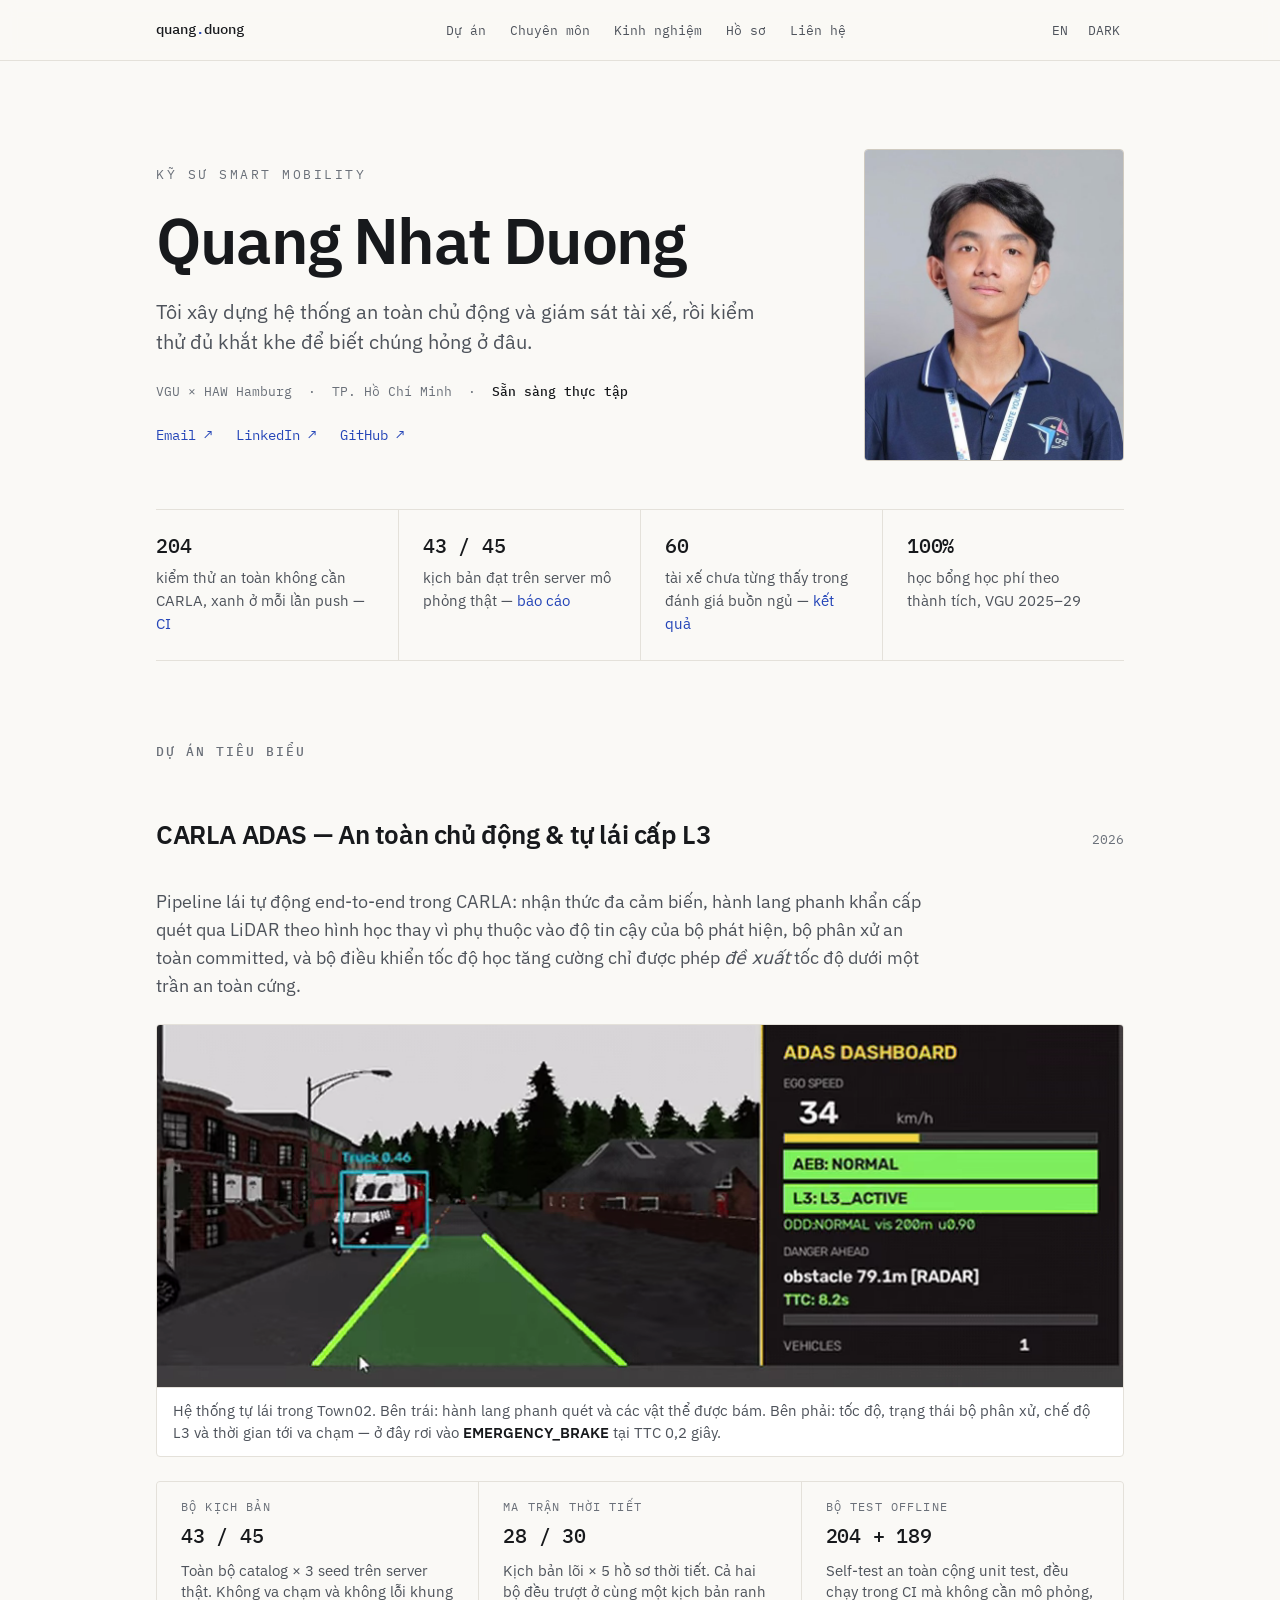
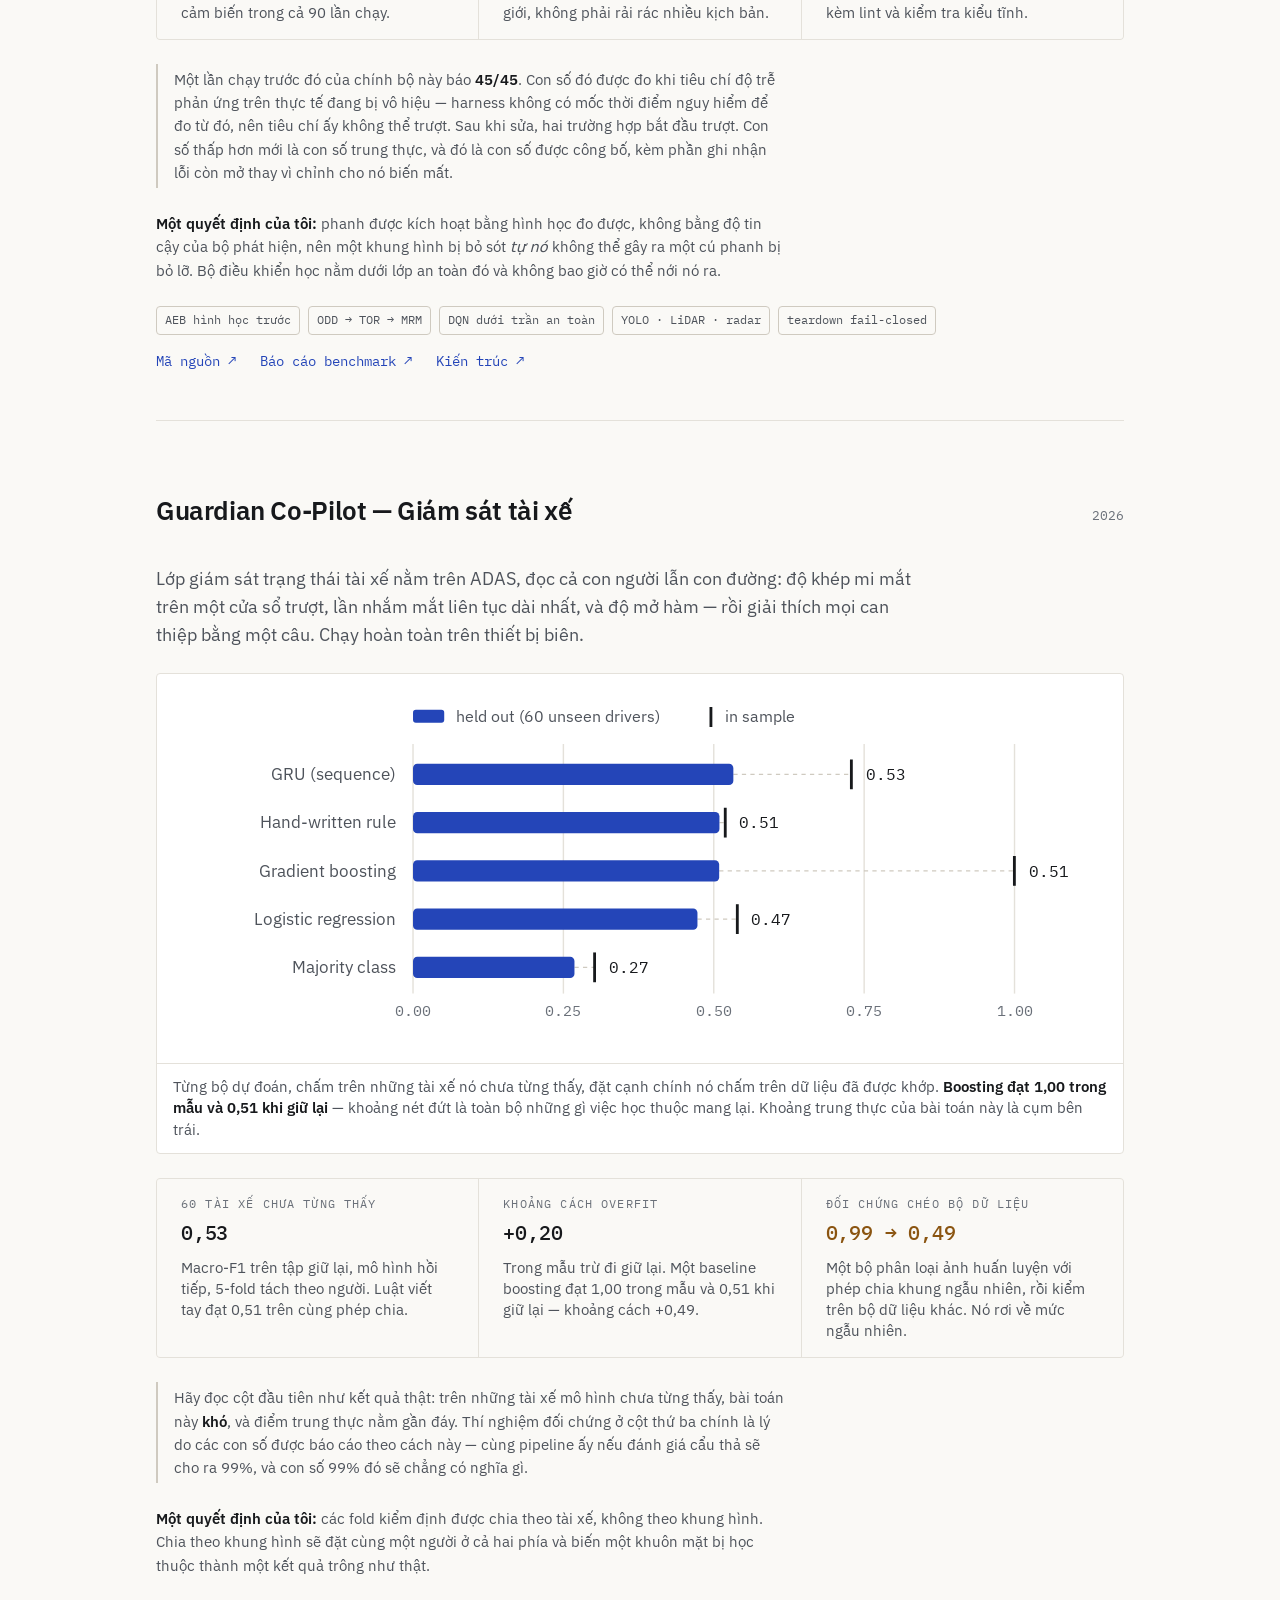
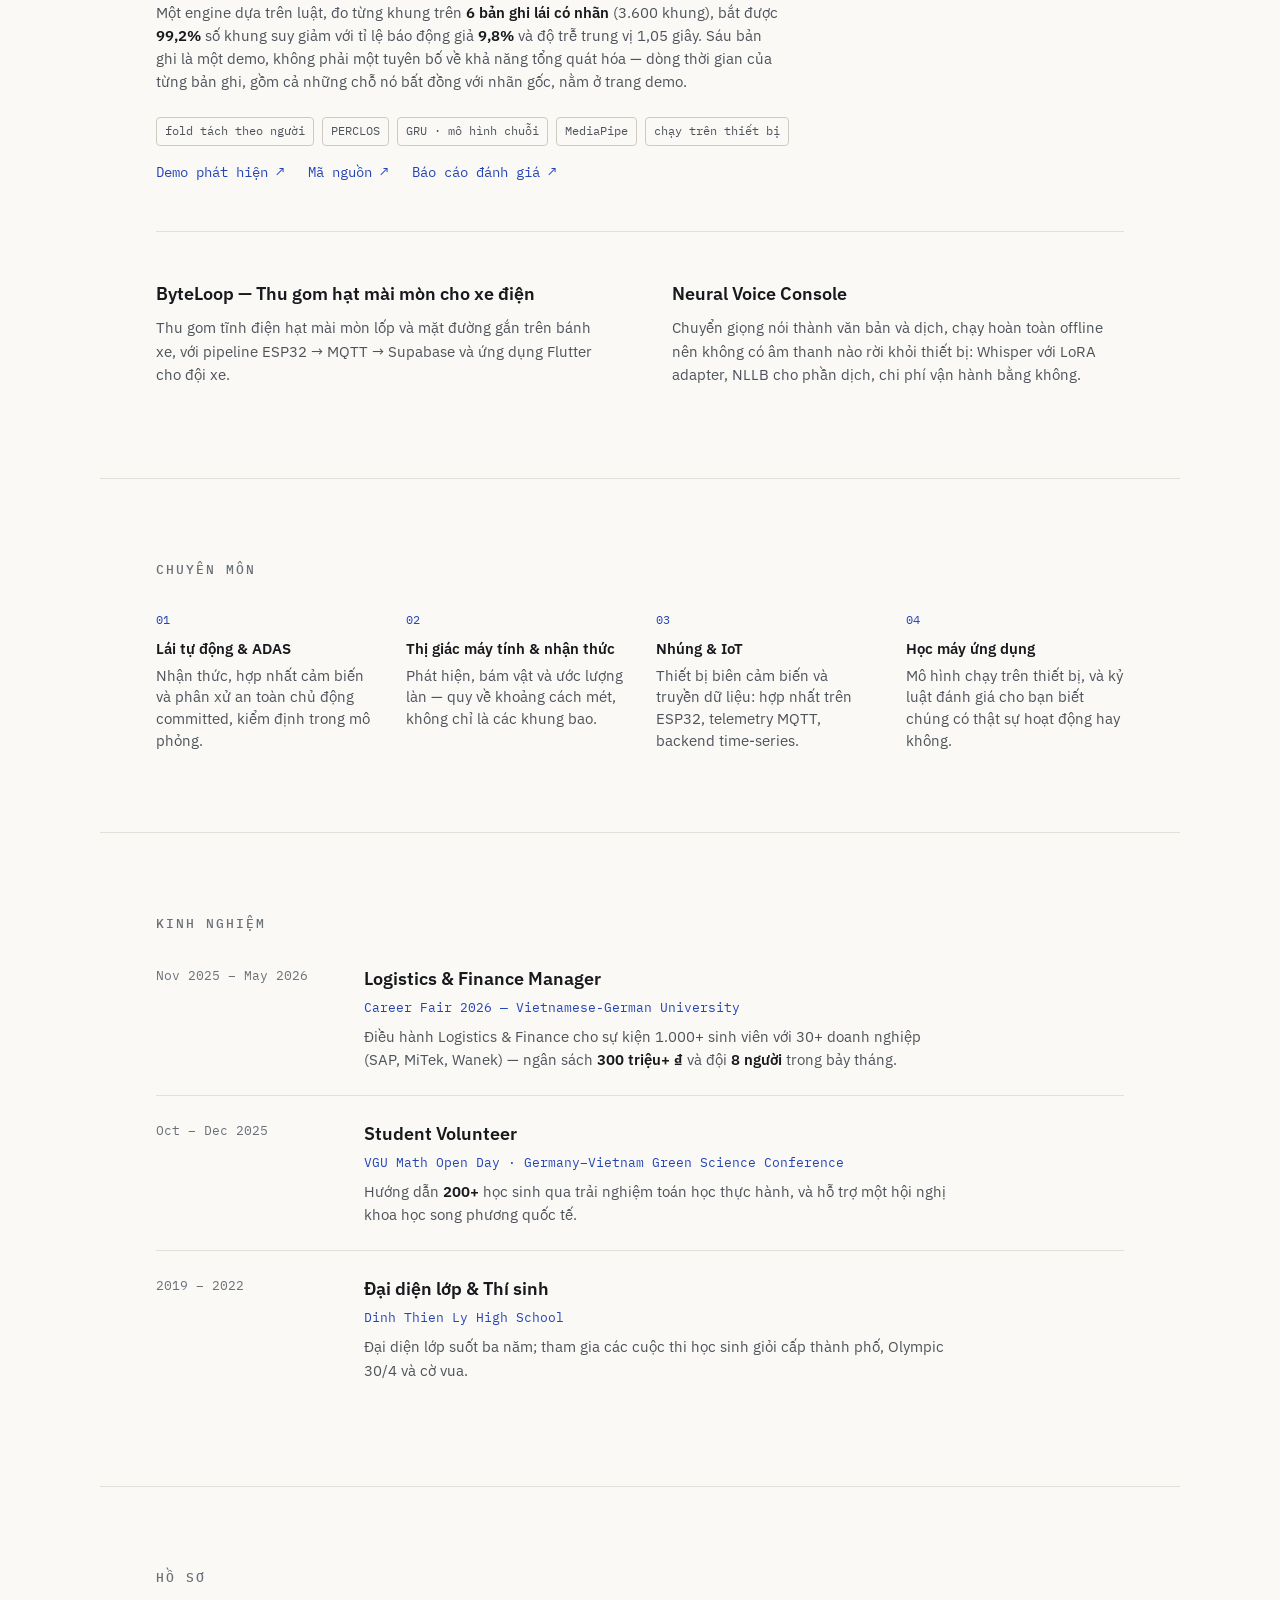
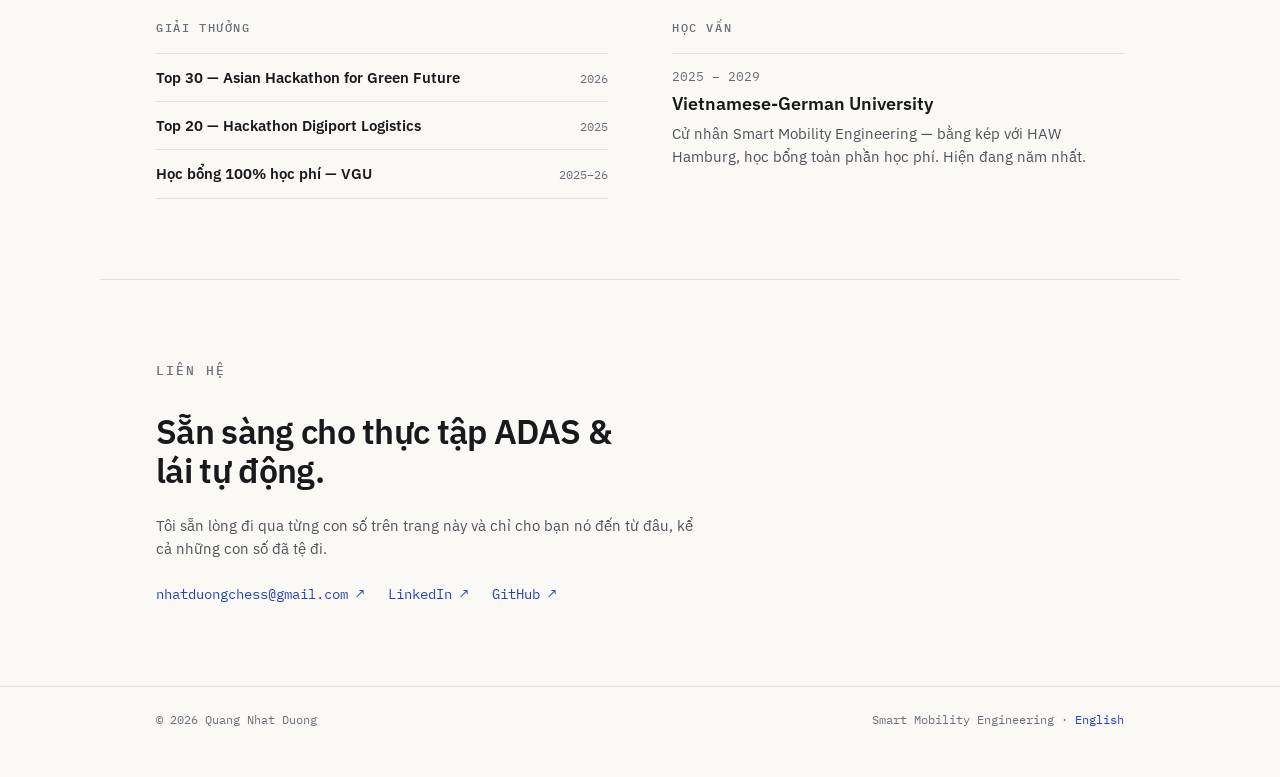
==== commit 0b36b832: "Show the work: demo video on the CARLA card, overfit chart on Guardian The previous pass got the wor" ====
--- a/index.html
+++ b/index.html
@@ -45,7 +45,7 @@
       </div>
     </div>
     <div class="hero-portrait">
-      <img src="assets/portrait.jpg" alt="Chân dung Quang Nhat Duong" width="280" height="336">
+      <img src="assets/portrait-crop.jpg" alt="Chân dung Quang Nhat Duong" width="260" height="312">
     </div>
   </div>
 </header>
@@ -89,6 +89,17 @@
         quét qua LiDAR theo hình học thay vì phụ thuộc vào độ tin cậy của bộ phát hiện, bộ phân xử an toàn committed,
         và bộ điều khiển tốc độ học tăng cường chỉ được phép <em>đề xuất</em> tốc độ dưới một trần an toàn cứng.</p>
 
+      <figure class="figure">
+        <video autoplay muted loop playsinline poster="assets/carla-demo-poster.jpg"
+               width="960" height="360" aria-label="Hệ thống chạy trong CARLA: hành lang làn đường, xe và người đi bộ được bám, và bảng điều khiển ADAS chuyển sang EMERGENCY_BRAKE khi thời gian tới va chạm giảm.">
+          <source src="assets/carla-demo.webm" type="video/webm">
+          <source src="assets/carla-demo.mp4" type="video/mp4">
+        </video>
+        <figcaption class="figure-cap">Hệ thống tự lái trong Town02. Bên trái: hành lang phanh quét
+          và các vật thể được bám. Bên phải: tốc độ, trạng thái bộ phân xử, chế độ L3 và thời gian
+          tới va chạm — ở đây rơi vào <b>EMERGENCY_BRAKE</b> tại TTC 0,2&nbsp;giây.</figcaption>
+      </figure>
+
       <div class="metrics">
         <div class="metric">
           <div class="m-k">Bộ kịch bản</div>
@@ -139,6 +150,14 @@
       <p class="case-lede">Lớp giám sát trạng thái tài xế nằm trên ADAS, đọc cả con người lẫn con đường: độ khép mi mắt
         trên một cửa sổ trượt, lần nhắm mắt liên tục dài nhất, và độ mở hàm — rồi giải thích mọi can thiệp bằng một câu.
         Chạy hoàn toàn trên thiết bị biên.</p>
+
+      <figure class="figure">
+        <div class="chart"><svg xmlns="http://www.w3.org/2000/svg" viewBox="0 0 664 252" width="100%" role="img" aria-label="Held-out macro-F1 against in-sample macro-F1 for five predictors on 60 unseen drivers. Gradient boosting scores 1.00 in sample and 0.51 held out; the GRU scores 0.73 and 0.53; the hand-written rule 0.52 and 0.51."><style>.g-ink{fill:var(--ink,#17191C)}.g-sub{fill:var(--sub,#4E535B)}.g-faint{fill:var(--faint,#6A7079)}.g-bar{fill:var(--accent,#2445B8)}.g-tick{stroke:var(--ink,#17191C)}.g-grid{stroke:var(--line,#E4E1DA)}.g-span{stroke:var(--line-2,#CFCAC0)}</style><line x1="172.0" y1="38" x2="172.0" y2="214" class="g-grid" stroke-width="1"/><text x="172.0" y="230" font-size="10.5" text-anchor="middle" class="g-faint" font-family="IBM Plex Mono, monospace">0.00</text><line x1="278.0" y1="38" x2="278.0" y2="214" class="g-grid" stroke-width="1"/><text x="278.0" y="230" font-size="10.5" text-anchor="middle" class="g-faint" font-family="IBM Plex Mono, monospace">0.25</text><line x1="384.0" y1="38" x2="384.0" y2="214" class="g-grid" stroke-width="1"/><text x="384.0" y="230" font-size="10.5" text-anchor="middle" class="g-faint" font-family="IBM Plex Mono, monospace">0.50</text><line x1="490.0" y1="38" x2="490.0" y2="214" class="g-grid" stroke-width="1"/><text x="490.0" y="230" font-size="10.5" text-anchor="middle" class="g-faint" font-family="IBM Plex Mono, monospace">0.75</text><line x1="596.0" y1="38" x2="596.0" y2="214" class="g-grid" stroke-width="1"/><text x="596.0" y="230" font-size="10.5" text-anchor="middle" class="g-faint" font-family="IBM Plex Mono, monospace">1.00</text><text x="160" y="63.5" font-size="12" text-anchor="end" class="g-sub">GRU (sequence)</text><line x1="397.8" y1="59.5" x2="481.0" y2="59.5" class="g-span" stroke-width="1" stroke-dasharray="3 3"/><rect x="172" y="52" width="225.8" height="15" rx="3" class="g-bar"><title>GRU (sequence): held out 0.53, in sample 0.73</title></rect><line x1="481.0" y1="49" x2="481.0" y2="70" class="g-tick" stroke-width="2"/><text x="491.0" y="63.5" font-size="11.5" class="g-ink" font-family="IBM Plex Mono, monospace">0.53</text><text x="160" y="97.5" font-size="12" text-anchor="end" class="g-sub">Hand-written rule</text><line x1="388.0" y1="93.5" x2="392.1" y2="93.5" class="g-span" stroke-width="1" stroke-dasharray="3 3"/><rect x="172" y="86" width="216.0" height="15" rx="3" class="g-bar"><title>Hand-written rule: held out 0.51, in sample 0.52</title></rect><line x1="392.1" y1="83" x2="392.1" y2="104" class="g-tick" stroke-width="2"/><text x="402.1" y="97.5" font-size="11.5" class="g-ink" font-family="IBM Plex Mono, monospace">0.51</text><text x="160" y="131.5" font-size="12" text-anchor="end" class="g-sub">Gradient boosting</text><line x1="387.8" y1="127.5" x2="595.9" y2="127.5" class="g-span" stroke-width="1" stroke-dasharray="3 3"/><rect x="172" y="120" width="215.8" height="15" rx="3" class="g-bar"><title>Gradient boosting: held out 0.51, in sample 1.00</title></rect><line x1="595.9" y1="117" x2="595.9" y2="138" class="g-tick" stroke-width="2"/><text x="605.9" y="131.5" font-size="11.5" class="g-ink" font-family="IBM Plex Mono, monospace">0.51</text><text x="160" y="165.5" font-size="12" text-anchor="end" class="g-sub">Logistic regression</text><line x1="372.5" y1="161.5" x2="400.6" y2="161.5" class="g-span" stroke-width="1" stroke-dasharray="3 3"/><rect x="172" y="154" width="200.5" height="15" rx="3" class="g-bar"><title>Logistic regression: held out 0.47, in sample 0.54</title></rect><line x1="400.6" y1="151" x2="400.6" y2="172" class="g-tick" stroke-width="2"/><text x="410.6" y="165.5" font-size="11.5" class="g-ink" font-family="IBM Plex Mono, monospace">0.47</text><text x="160" y="199.5" font-size="12" text-anchor="end" class="g-sub">Majority class</text><line x1="285.8" y1="195.5" x2="300.0" y2="195.5" class="g-span" stroke-width="1" stroke-dasharray="3 3"/><rect x="172" y="188" width="113.8" height="15" rx="3" class="g-bar"><title>Majority class: held out 0.27, in sample 0.30</title></rect><line x1="300.0" y1="185" x2="300.0" y2="206" class="g-tick" stroke-width="2"/><text x="310.0" y="199.5" font-size="11.5" class="g-ink" font-family="IBM Plex Mono, monospace">0.27</text><rect x="172" y="14" width="22" height="9" rx="2" class="g-bar"/><text x="202" y="22.5" font-size="11.5" class="g-sub">held out (60 unseen drivers)</text><line x1="382" y1="12" x2="382" y2="26" class="g-tick" stroke-width="2"/><text x="392" y="22.5" font-size="11.5" class="g-sub">in sample</text></svg></div>
+        <figcaption class="figure-cap">Từng bộ dự đoán, chấm trên những tài xế nó chưa từng thấy, đặt
+          cạnh chính nó chấm trên dữ liệu đã được khớp. <b>Boosting đạt 1,00 trong mẫu và 0,51 khi giữ
+          lại</b> — khoảng nét đứt là toàn bộ những gì việc học thuộc mang lại. Khoảng trung thực của
+          bài toán này là cụm bên trái.</figcaption>
+      </figure>
 
       <div class="metrics">
         <div class="metric">
--- a/styles.css
+++ b/styles.css
@@ -111,7 +111,7 @@
 
 /* ---- hero ------------------------------------------------------- */
 .hero{padding-block:clamp(48px,8vw,88px) var(--s7);}
-.hero-grid{display:grid;grid-template-columns:1fr 280px;gap:clamp(32px,6vw,72px);align-items:center;}
+.hero-grid{display:grid;grid-template-columns:1fr 260px;gap:clamp(32px,6vw,72px);align-items:center;}
 .hero-name{font-size:var(--fs-display);line-height:1.02;letter-spacing:-.028em;
            font-weight:600;margin:var(--s5) 0;}
 .hero-lead{font-size:var(--fs-lg);line-height:1.5;color:var(--sub);max-width:50ch;margin:0 0 var(--s5);}
@@ -119,7 +119,7 @@
 .hero-meta b{color:var(--ink);font-weight:500;}
 .hero-links{display:flex;flex-wrap:wrap;gap:var(--s5);font-family:var(--mono);font-size:var(--fs-mono);}
 .hero-portrait{justify-self:center;}
-.hero-portrait img{width:280px;height:336px;object-fit:cover;object-position:center 15%;
+.hero-portrait img{width:260px;height:312px;object-fit:cover;object-position:center;
                    border:1px solid var(--line-2);border-radius:var(--radius);}
 @media (max-width:760px){
   .hero-grid{grid-template-columns:1fr;gap:var(--s6);}
@@ -158,6 +158,15 @@
 .sec-label{font-family:var(--mono);font-size:var(--fs-mono-sm);letter-spacing:.16em;
            text-transform:uppercase;color:var(--faint);font-weight:500;margin:0 0 var(--s6);}
 
+/* ---- figures: the work, not a description of the work ----------- */
+.figure{margin:0 0 var(--s5);border:1px solid var(--line);border-radius:var(--radius);
+        overflow:hidden;background:var(--surface);}
+.figure video,.figure img{width:100%;height:auto;display:block;}
+.figure .chart{padding:var(--s4) var(--s3) var(--s2);}
+.figure-cap{font-size:var(--fs-sm);color:var(--sub);padding:var(--s3) var(--s4);
+            border-top:1px solid var(--line);line-height:1.5;}
+.figure-cap b{color:var(--ink);font-weight:600;}
+
 /* ---- case-study cards ------------------------------------------- */
 .case + .case{margin-top:var(--s7);padding-top:var(--s7);border-top:1px solid var(--line);}
 .case-head{display:flex;justify-content:space-between;align-items:baseline;
